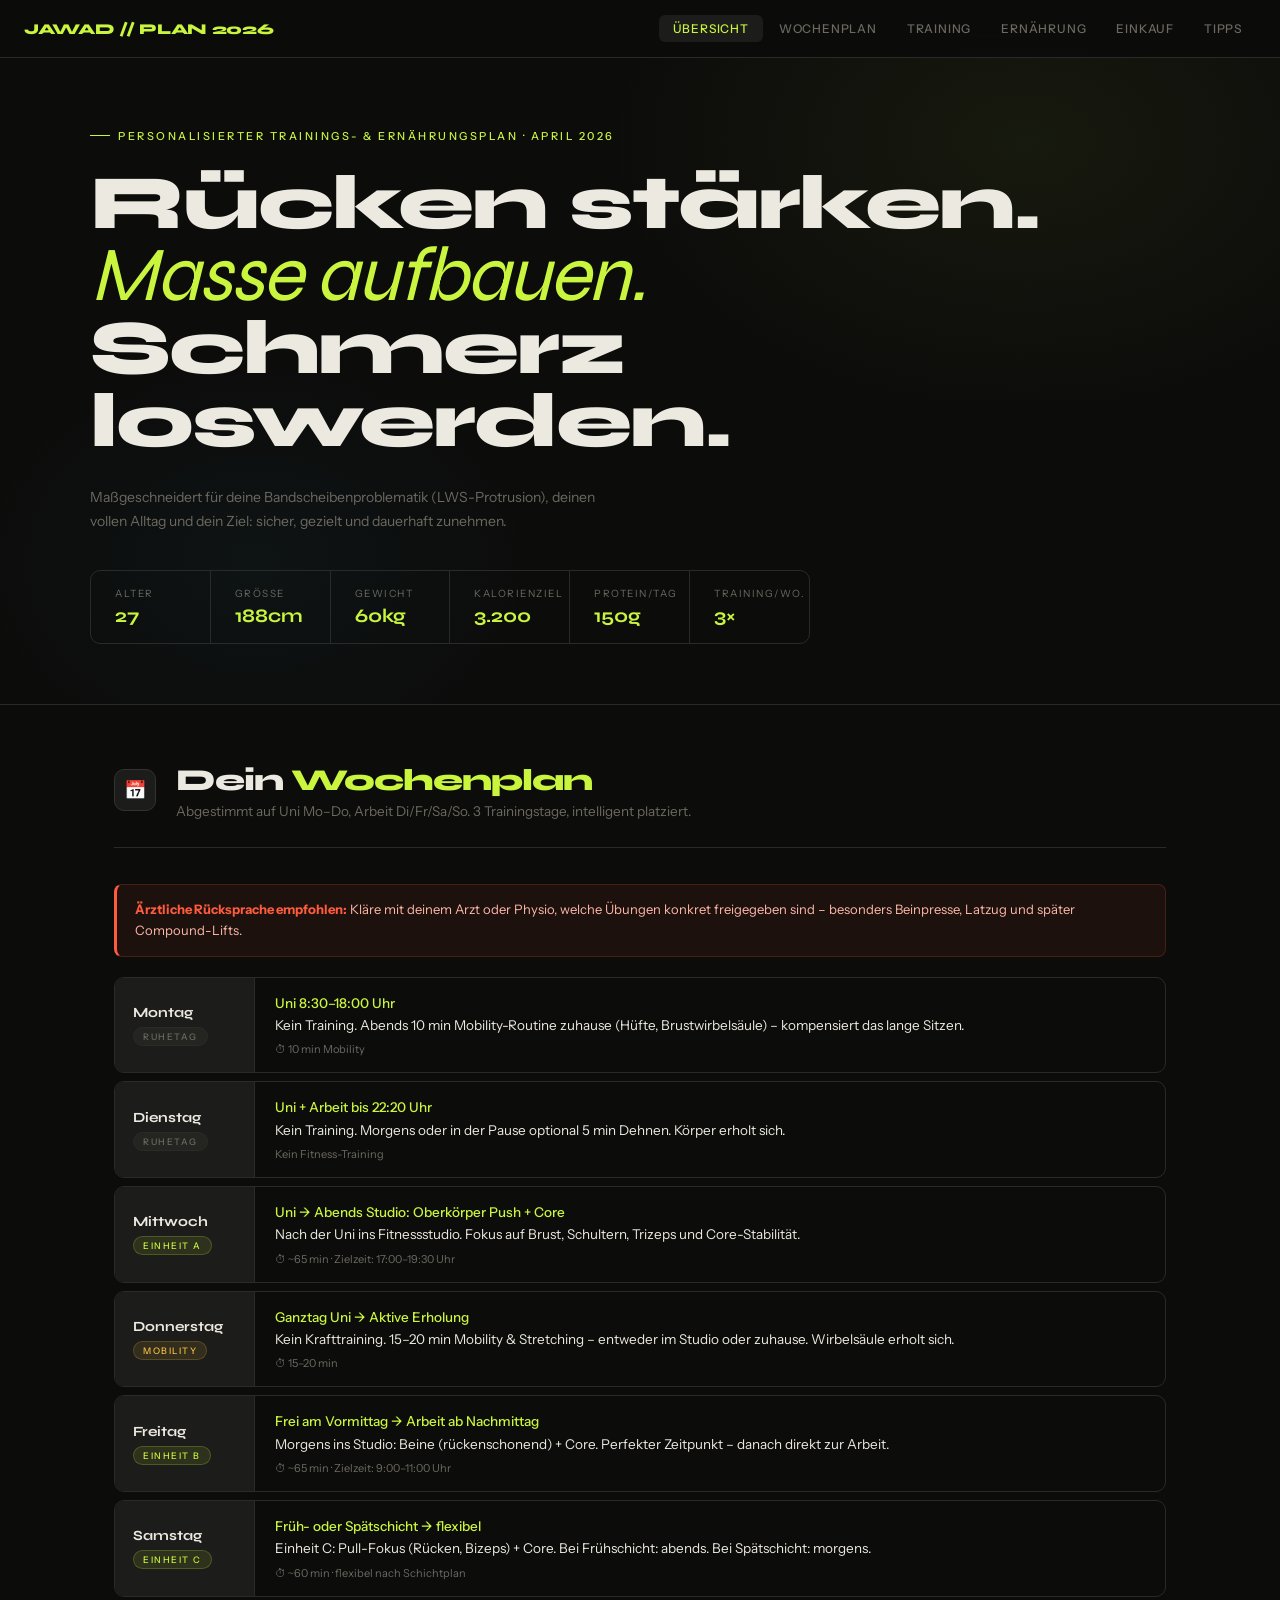
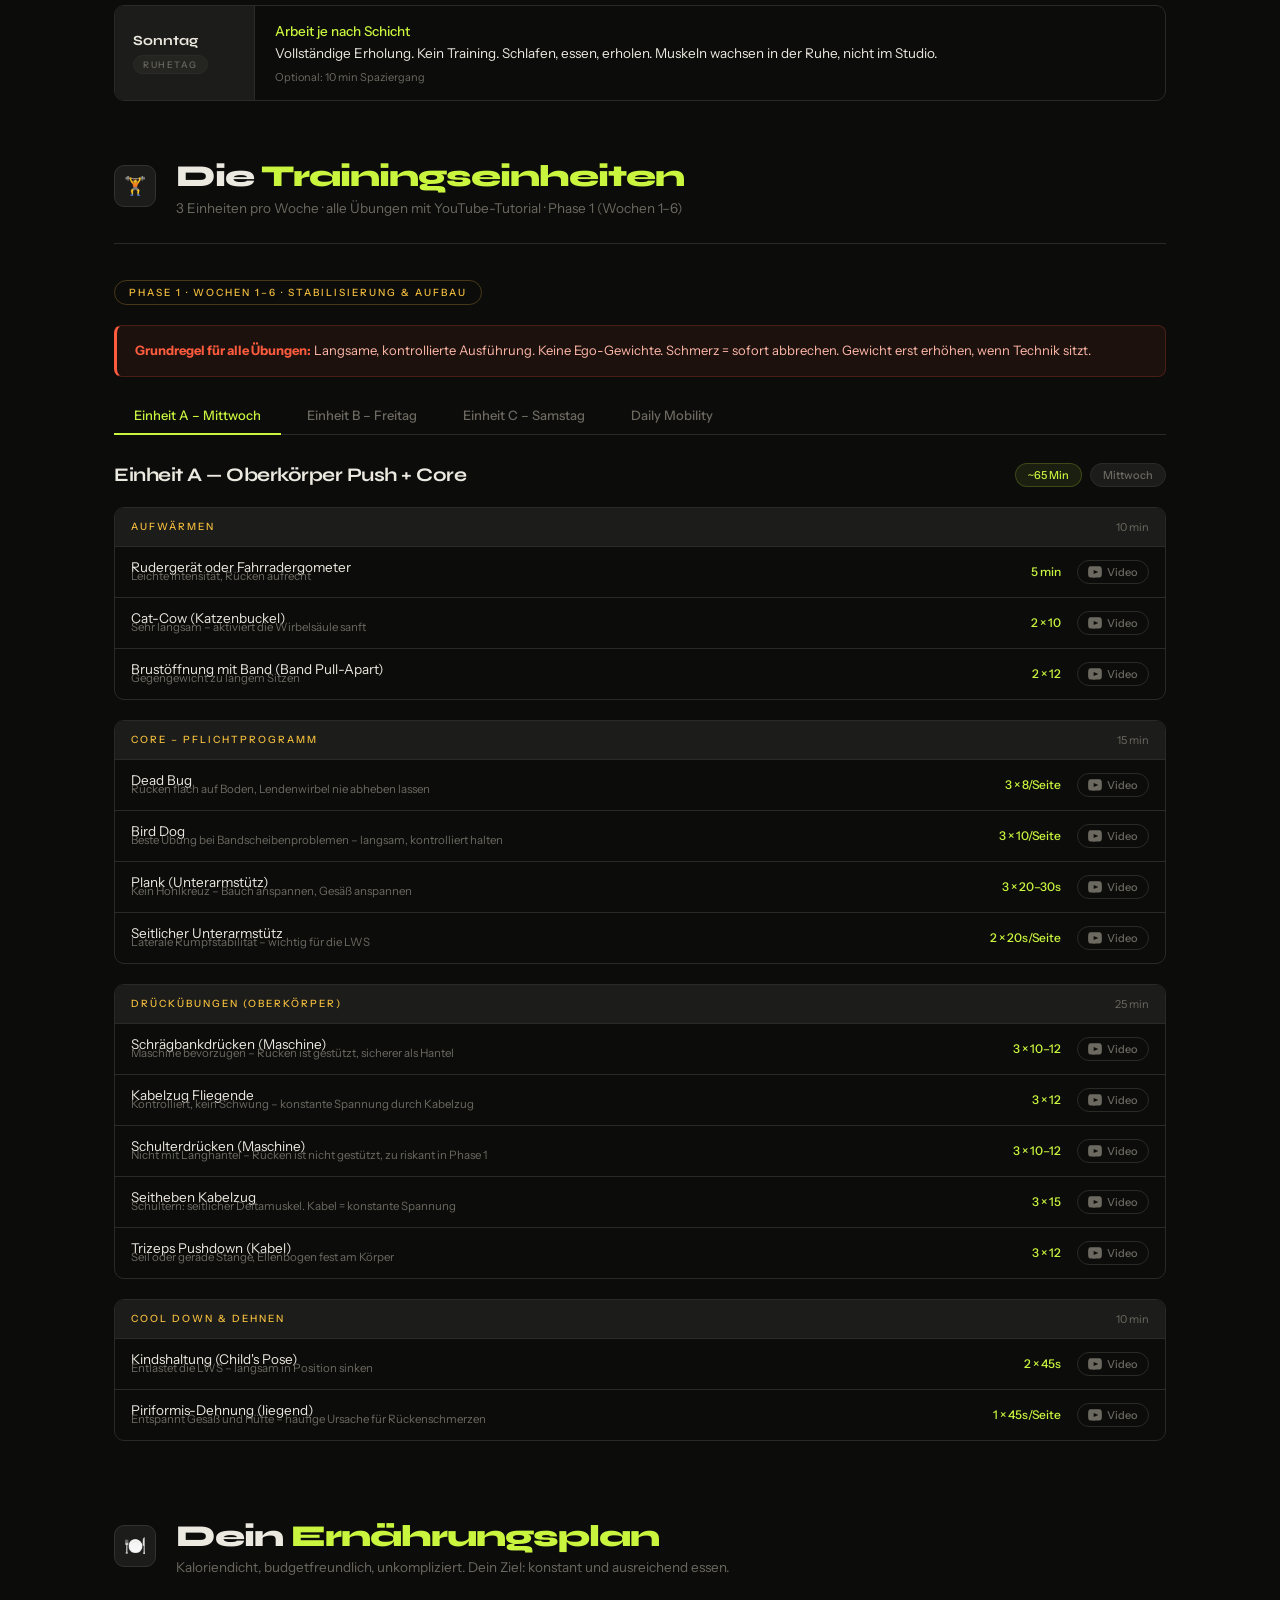
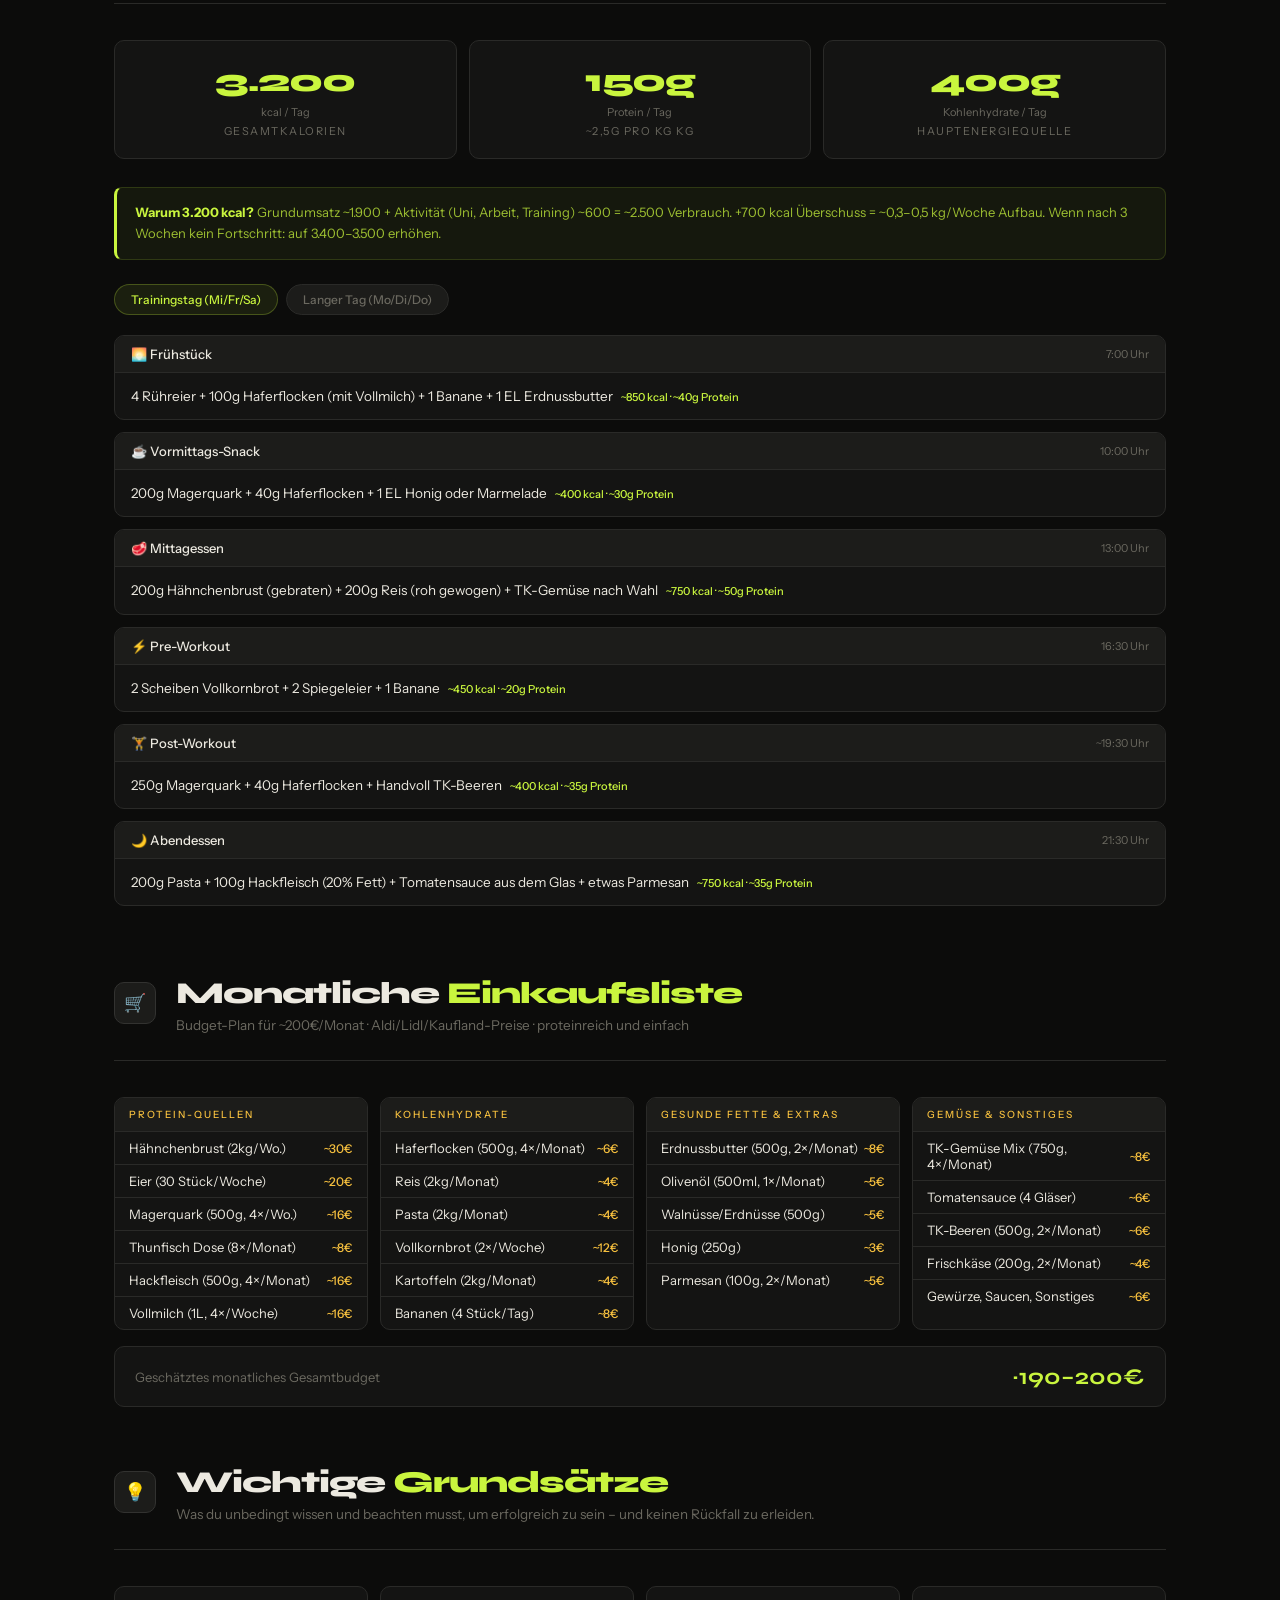
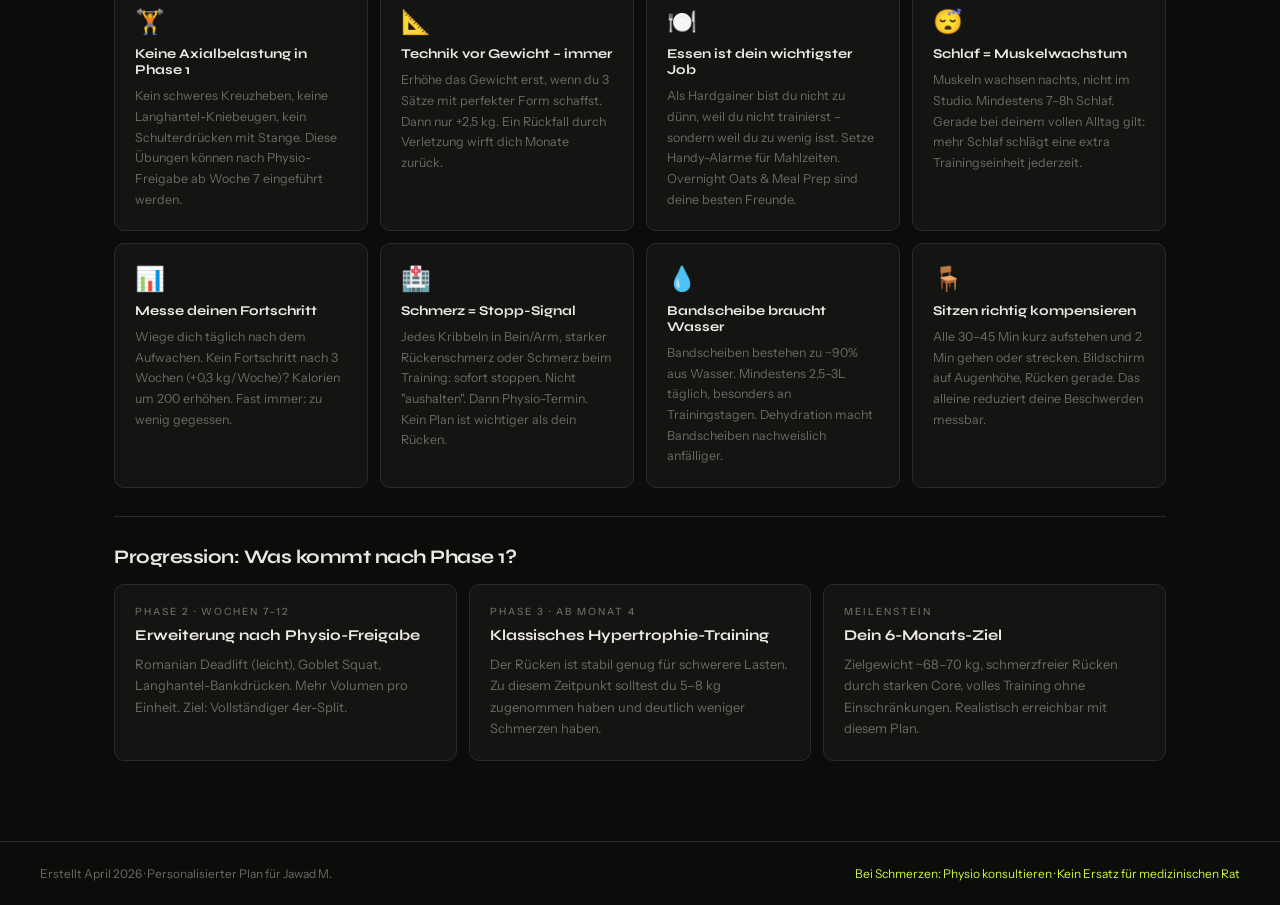
==== index.html @ 38eb5e76 "Rename jawad_plan_v2.html to index.html" ====
<!DOCTYPE html>
<html lang="de">
<head>
<meta charset="UTF-8">
<meta name="viewport" content="width=device-width, initial-scale=1.0">
<title>Jawads Trainings- & Ernährungsplan</title>
<link href="https://fonts.googleapis.com/css2?family=Syne:wght@400;600;700;800&family=Instrument+Sans:wght@300;400;500&display=swap" rel="stylesheet">
<style>
:root {
  --bg: #0c0c0b;
  --surface: #141413;
  --surface2: #1c1c1a;
  --surface3: #242422;
  --border: #2a2a28;
  --border2: #323230;
  --lime: #c9f53e;
  --amber: #f5bf3e;
  --coral: #ff5c3e;
  --blue: #3ec9f5;
  --text: #ece9e0;
  --muted: #6b6960;
  --muted2: #4a4844;
}

* { margin:0; padding:0; box-sizing:border-box; }

html { scroll-behavior: smooth; }

body {
  background: var(--bg);
  color: var(--text);
  font-family: 'Instrument Sans', sans-serif;
  font-weight: 300;
  min-height: 100vh;
  overflow-x: hidden;
}

/* ── NAVBAR ── */
nav {
  position: fixed;
  top: 0; left: 0; right: 0;
  z-index: 100;
  background: rgba(12,12,11,0.95);
  backdrop-filter: blur(20px);
  border-bottom: 1px solid var(--border);
  display: flex;
  align-items: center;
  gap: 0;
  height: 58px;
  padding: 0 24px;
}

.nav-brand {
  font-family: 'Syne', sans-serif;
  font-weight: 800;
  font-size: 15px;
  color: var(--lime);
  letter-spacing: -0.3px;
  margin-right: auto;
  white-space: nowrap;
}

.nav-links {
  display: flex;
  gap: 2px;
  list-style: none;
}

.nav-links li a {
  display: block;
  padding: 6px 14px;
  font-size: 12px;
  font-weight: 500;
  letter-spacing: 0.8px;
  text-transform: uppercase;
  color: var(--muted);
  text-decoration: none;
  border-radius: 6px;
  transition: all 0.2s;
  white-space: nowrap;
}

.nav-links li a:hover,
.nav-links li a.active {
  color: var(--text);
  background: var(--surface2);
}

.nav-links li a.active {
  color: var(--lime);
}

/* ── HERO ── */
.hero {
  padding: 120px 40px 60px;
  position: relative;
  overflow: hidden;
  border-bottom: 1px solid var(--border);
}

.hero::before {
  content: '';
  position: absolute;
  top: 0; left: 0; right: 0; bottom: 0;
  background:
    radial-gradient(ellipse 600px 400px at 80% 20%, rgba(201,245,62,0.06) 0%, transparent 70%),
    radial-gradient(ellipse 400px 300px at 20% 80%, rgba(62,201,245,0.04) 0%, transparent 70%);
  pointer-events: none;
}

.hero-inner { max-width: 1100px; margin: 0 auto; position: relative; }

.hero-tag {
  display: inline-flex;
  align-items: center;
  gap: 8px;
  font-size: 11px;
  font-weight: 500;
  letter-spacing: 2.5px;
  text-transform: uppercase;
  color: var(--lime);
  margin-bottom: 24px;
}

.hero-tag::before {
  content: '';
  width: 20px;
  height: 1px;
  background: var(--lime);
}

.hero h1 {
  font-family: 'Syne', sans-serif;
  font-weight: 800;
  font-size: clamp(2.4rem, 6vw, 5rem);
  line-height: 0.95;
  letter-spacing: -2px;
  margin-bottom: 28px;
}

.hero h1 em {
  font-style: italic;
  color: var(--lime);
  font-weight: 400;
}

.hero-stats {
  display: flex;
  flex-wrap: wrap;
  gap: 0;
  border: 1px solid var(--border);
  border-radius: 10px;
  overflow: hidden;
  max-width: 720px;
  margin-top: 36px;
}

.hero-stat {
  padding: 16px 24px;
  border-right: 1px solid var(--border);
  flex: 1;
  min-width: 100px;
}

.hero-stat:last-child { border-right: none; }

.stat-lbl {
  font-size: 10px;
  letter-spacing: 1.5px;
  text-transform: uppercase;
  color: var(--muted);
  display: block;
  margin-bottom: 4px;
}

.stat-val {
  font-family: 'Syne', sans-serif;
  font-weight: 700;
  font-size: 1.2rem;
  color: var(--lime);
}

/* ── PAGE LAYOUT ── */
.page { max-width: 1100px; margin: 0 auto; padding: 0 24px 80px; }

/* ── SECTION BASE ── */
.section {
  padding-top: 60px;
}

.section-head {
  display: flex;
  align-items: flex-start;
  gap: 20px;
  margin-bottom: 36px;
  padding-bottom: 24px;
  border-bottom: 1px solid var(--border);
}

.section-icon {
  width: 42px; height: 42px;
  background: var(--surface2);
  border: 1px solid var(--border2);
  border-radius: 10px;
  display: flex; align-items: center; justify-content: center;
  font-size: 18px;
  flex-shrink: 0;
  margin-top: 4px;
}

.section-meta { flex: 1; }

.section-title {
  font-family: 'Syne', sans-serif;
  font-weight: 800;
  font-size: 1.9rem;
  letter-spacing: -1px;
  line-height: 1;
  margin-bottom: 6px;
}

.section-title span { color: var(--lime); }

.section-desc {
  font-size: 13.5px;
  color: var(--muted);
  line-height: 1.6;
}

/* ── ALERTS ── */
.alert {
  padding: 14px 18px;
  border-radius: 8px;
  font-size: 13px;
  line-height: 1.65;
  margin-bottom: 20px;
}

.alert-warn {
  background: rgba(255,92,62,0.07);
  border: 1px solid rgba(255,92,62,0.2);
  border-left: 3px solid var(--coral);
  color: #ffb8a8;
}

.alert-warn strong { color: var(--coral); }

.alert-info {
  background: rgba(201,245,62,0.05);
  border: 1px solid rgba(201,245,62,0.15);
  border-left: 3px solid var(--lime);
  color: rgba(201,245,62,0.75);
}

.alert-info strong { color: var(--lime); }

/* ── WEEK SCHEDULE ── */
.week-grid { display: grid; gap: 8px; }

.day-card {
  display: grid;
  grid-template-columns: 140px 1fr;
  border: 1px solid var(--border);
  border-radius: 10px;
  overflow: hidden;
  transition: border-color 0.2s;
}

.day-card:hover { border-color: var(--border2); }

.day-left {
  background: var(--surface2);
  padding: 16px 18px;
  display: flex;
  flex-direction: column;
  justify-content: center;
  gap: 6px;
  border-right: 1px solid var(--border);
}

.day-name {
  font-family: 'Syne', sans-serif;
  font-weight: 700;
  font-size: 14px;
  color: var(--text);
}

.day-badge {
  font-size: 9px;
  font-weight: 500;
  letter-spacing: 1.5px;
  text-transform: uppercase;
  padding: 3px 9px;
  border-radius: 20px;
  display: inline-block;
  width: fit-content;
}

.badge-train { background: rgba(201,245,62,0.1); color: var(--lime); border: 1px solid rgba(201,245,62,0.2); }
.badge-rest { background: rgba(107,105,96,0.1); color: var(--muted); border: 1px solid var(--border); }
.badge-mob { background: rgba(245,191,62,0.1); color: var(--amber); border: 1px solid rgba(245,191,62,0.2); }

.day-right {
  padding: 14px 20px;
  font-size: 13.5px;
  line-height: 1.65;
}

.day-right strong { color: var(--lime); font-weight: 500; }
.day-right .time { font-size: 11px; color: var(--muted); margin-top: 4px; display: block; }

/* ── TRAINING TABS ── */
.tab-bar {
  display: flex;
  gap: 6px;
  margin-bottom: 28px;
  border-bottom: 1px solid var(--border);
  padding-bottom: 0;
}

.tab-btn {
  padding: 10px 20px;
  font-family: 'Instrument Sans', sans-serif;
  font-size: 13px;
  font-weight: 500;
  color: var(--muted);
  background: none;
  border: none;
  cursor: pointer;
  border-bottom: 2px solid transparent;
  margin-bottom: -1px;
  transition: all 0.2s;
  white-space: nowrap;
}

.tab-btn:hover { color: var(--text); }
.tab-btn.active { color: var(--lime); border-bottom-color: var(--lime); }

.tab-content { display: none; }
.tab-content.active { display: block; }

/* ── WORKOUT SECTION ── */
.workout-intro {
  display: flex;
  align-items: center;
  justify-content: space-between;
  margin-bottom: 20px;
  flex-wrap: wrap;
  gap: 12px;
}

.workout-title {
  font-family: 'Syne', sans-serif;
  font-weight: 700;
  font-size: 1.2rem;
  letter-spacing: -0.5px;
}

.workout-meta {
  display: flex;
  gap: 8px;
}

.chip {
  font-size: 11px;
  font-weight: 500;
  padding: 4px 12px;
  border-radius: 20px;
  background: var(--surface2);
  border: 1px solid var(--border);
  color: var(--muted);
}

.chip.lime { background: rgba(201,245,62,0.08); border-color: rgba(201,245,62,0.2); color: var(--lime); }

.exercise-block {
  margin-bottom: 20px;
  border: 1px solid var(--border);
  border-radius: 10px;
  overflow: hidden;
}

.exercise-block-head {
  display: flex;
  align-items: center;
  justify-content: space-between;
  padding: 12px 16px;
  background: var(--surface2);
  border-bottom: 1px solid var(--border);
}

.block-label {
  font-size: 10px;
  font-weight: 500;
  letter-spacing: 2px;
  text-transform: uppercase;
  color: var(--amber);
}

.block-time {
  font-size: 11px;
  color: var(--muted);
}

.exercise-row {
  display: grid;
  grid-template-columns: 1fr auto auto;
  gap: 8px 16px;
  padding: 12px 16px;
  border-bottom: 1px solid var(--border);
  align-items: center;
  transition: background 0.15s;
}

.exercise-row:last-child { border-bottom: none; }
.exercise-row:hover { background: rgba(255,255,255,0.02); }

.ex-name {
  font-size: 13.5px;
  color: var(--text);
  font-weight: 400;
}

.ex-note {
  font-size: 11.5px;
  color: var(--muted);
  grid-column: 1;
  margin-top: -6px;
  margin-bottom: 2px;
}

.ex-sets {
  font-size: 12px;
  font-weight: 500;
  color: var(--lime);
  white-space: nowrap;
}

.yt-link {
  display: flex;
  align-items: center;
  gap: 5px;
  font-size: 11px;
  font-weight: 500;
  color: var(--muted);
  text-decoration: none;
  padding: 4px 10px;
  border: 1px solid var(--border);
  border-radius: 20px;
  transition: all 0.2s;
  white-space: nowrap;
}

.yt-link:hover {
  color: #ff4444;
  border-color: rgba(255,68,68,0.3);
  background: rgba(255,68,68,0.06);
}

.yt-icon {
  width: 14px;
  height: 14px;
  flex-shrink: 0;
}

/* ── MACRO CARDS ── */
.macro-row {
  display: grid;
  grid-template-columns: repeat(3, 1fr);
  gap: 12px;
  margin-bottom: 28px;
}

.macro-card {
  background: var(--surface);
  border: 1px solid var(--border);
  border-radius: 10px;
  padding: 20px;
  text-align: center;
}

.macro-val {
  font-family: 'Syne', sans-serif;
  font-weight: 800;
  font-size: 2rem;
  color: var(--lime);
  letter-spacing: -1px;
  display: block;
}

.macro-unit { font-size: 11px; color: var(--muted); }
.macro-name { font-size: 11px; letter-spacing: 1.5px; text-transform: uppercase; color: var(--muted); margin-top: 4px; }

/* ── MEAL PLAN ── */
.meal-type-tabs {
  display: flex;
  gap: 8px;
  margin-bottom: 20px;
  flex-wrap: wrap;
}

.meal-tab {
  font-size: 12px;
  font-weight: 500;
  padding: 7px 16px;
  border-radius: 20px;
  background: var(--surface2);
  border: 1px solid var(--border);
  color: var(--muted);
  cursor: pointer;
  transition: all 0.2s;
}

.meal-tab.active {
  background: rgba(201,245,62,0.08);
  border-color: rgba(201,245,62,0.25);
  color: var(--lime);
}

.meal-plan-content { display: none; }
.meal-plan-content.active { display: block; }

.meal-card {
  background: var(--surface);
  border: 1px solid var(--border);
  border-radius: 10px;
  overflow: hidden;
  margin-bottom: 12px;
}

.meal-card-head {
  display: flex;
  align-items: center;
  justify-content: space-between;
  padding: 10px 16px;
  background: var(--surface2);
  border-bottom: 1px solid var(--border);
}

.meal-card-name { font-size: 13px; font-weight: 500; color: var(--text); }
.meal-card-time { font-size: 11px; color: var(--muted); }

.meal-card-body {
  padding: 12px 16px;
  font-size: 13.5px;
  line-height: 1.65;
  color: var(--text);
}

.meal-kcal {
  display: inline-block;
  font-size: 11px;
  font-weight: 500;
  color: var(--lime);
  margin-left: 8px;
}

/* ── SHOPPING ── */
.shop-grid {
  display: grid;
  grid-template-columns: repeat(auto-fit, minmax(220px, 1fr));
  gap: 12px;
  margin-bottom: 16px;
}

.shop-cat {
  background: var(--surface);
  border: 1px solid var(--border);
  border-radius: 10px;
  overflow: hidden;
}

.shop-cat-head {
  padding: 10px 14px;
  background: var(--surface2);
  font-size: 10px;
  font-weight: 500;
  letter-spacing: 2px;
  text-transform: uppercase;
  color: var(--amber);
  border-bottom: 1px solid var(--border);
}

.shop-item {
  padding: 8px 14px;
  border-bottom: 1px solid var(--border);
  font-size: 13px;
  display: flex;
  justify-content: space-between;
  align-items: center;
}

.shop-item:last-child { border-bottom: none; }
.shop-price { font-size: 12px; color: var(--amber); font-weight: 500; }

.budget-bar {
  background: var(--surface);
  border: 1px solid var(--border);
  border-radius: 10px;
  padding: 16px 20px;
  display: flex;
  justify-content: space-between;
  align-items: center;
}

.budget-label { font-size: 13px; color: var(--muted); }
.budget-val {
  font-family: 'Syne', sans-serif;
  font-weight: 700;
  font-size: 1.4rem;
  color: var(--lime);
}

/* ── TIPS ── */
.tips-grid {
  display: grid;
  grid-template-columns: repeat(auto-fill, minmax(240px, 1fr));
  gap: 12px;
}

.tip-card {
  background: var(--surface);
  border: 1px solid var(--border);
  border-radius: 10px;
  padding: 20px;
  transition: border-color 0.2s;
}

.tip-card:hover { border-color: var(--border2); }

.tip-emoji { font-size: 1.5rem; margin-bottom: 10px; display: block; }

.tip-title {
  font-family: 'Syne', sans-serif;
  font-weight: 700;
  font-size: 13.5px;
  margin-bottom: 8px;
  color: var(--text);
}

.tip-text { font-size: 12.5px; color: var(--muted); line-height: 1.65; }

/* ── PHASE BOX ── */
.phase-box {
  display: inline-block;
  font-size: 10px;
  font-weight: 500;
  letter-spacing: 2px;
  text-transform: uppercase;
  color: var(--amber);
  border: 1px solid rgba(245,191,62,0.25);
  padding: 5px 14px;
  border-radius: 20px;
  margin-bottom: 20px;
}

/* ── DAILY ROUTINE ── */
.routine-grid {
  display: grid;
  grid-template-columns: repeat(auto-fill, minmax(180px, 1fr));
  gap: 10px;
}

.routine-item {
  background: var(--surface);
  border: 1px solid var(--border);
  border-radius: 8px;
  padding: 14px;
}

.routine-item .r-name { font-size: 13px; color: var(--text); margin-bottom: 4px; }
.routine-item .r-sets { font-size: 12px; color: var(--lime); font-weight: 500; }

/* ── PROGRESS PHASES ── */
.phases-row {
  display: grid;
  grid-template-columns: repeat(auto-fit, minmax(260px, 1fr));
  gap: 12px;
}

.phase-card {
  background: var(--surface);
  border: 1px solid var(--border);
  border-radius: 10px;
  padding: 20px;
}

.p-tag {
  font-size: 10px;
  font-weight: 500;
  letter-spacing: 2px;
  text-transform: uppercase;
  color: var(--muted);
  display: block;
  margin-bottom: 8px;
}

.p-title {
  font-family: 'Syne', sans-serif;
  font-weight: 700;
  font-size: 15px;
  margin-bottom: 10px;
  color: var(--text);
}

.p-body { font-size: 13px; color: var(--muted); line-height: 1.65; }

/* ── DIVIDER ── */
.divider { height: 1px; background: var(--border); margin: 28px 0; }

/* ── FOOTER ── */
footer {
  border-top: 1px solid var(--border);
  padding: 24px 40px;
  display: flex;
  justify-content: space-between;
  align-items: center;
  font-size: 12px;
  color: var(--muted);
  flex-wrap: wrap;
  gap: 8px;
}

.footer-accent { color: var(--lime); }

/* ── RESPONSIVE ── */
@media (max-width: 768px) {
  nav { padding: 0 16px; }
  .nav-links { display: none; }
  .hero { padding: 88px 20px 40px; }
  .page { padding: 0 16px 60px; }
  .macro-row { grid-template-columns: 1fr 1fr; }
  .day-card { grid-template-columns: 100px 1fr; }
  .day-left { padding: 12px 10px; }
  .exercise-row { grid-template-columns: 1fr auto; }
  .ex-sets { grid-column: 2; grid-row: 1; }
  .yt-link { grid-column: 1 / -1; width: fit-content; }
  footer { padding: 20px; }
}

/* ── SCROLL ANIMATIONS ── */
.fade-in {
  opacity: 0;
  transform: translateY(16px);
  transition: opacity 0.5s, transform 0.5s;
}
.fade-in.visible { opacity: 1; transform: translateY(0); }
</style>
</head>
<body>

<!-- ══ NAVBAR ══ -->
<nav>
  <span class="nav-brand">JAWAD // PLAN 2026</span>
  <ul class="nav-links">
    <li><a href="#overview" class="active">Übersicht</a></li>
    <li><a href="#woche">Wochenplan</a></li>
    <li><a href="#training">Training</a></li>
    <li><a href="#ernaehrung">Ernährung</a></li>
    <li><a href="#einkauf">Einkauf</a></li>
    <li><a href="#tipps">Tipps</a></li>
  </ul>
</nav>

<!-- ══ HERO ══ -->
<header class="hero" id="overview">
  <div class="hero-inner">
    <div class="hero-tag">Personalisierter Trainings- & Ernährungsplan · April 2026</div>
    <h1>Rücken stärken.<br><em>Masse aufbauen.</em><br>Schmerz loswerden.</h1>
    <p style="max-width:520px; color:var(--muted); font-size:14px; line-height:1.7; margin-top:16px;">Maßgeschneidert für deine Bandscheibenproblematik (LWS-Protrusion), deinen vollen Alltag und dein Ziel: sicher, gezielt und dauerhaft zunehmen.</p>
    <div class="hero-stats">
      <div class="hero-stat"><span class="stat-lbl">Alter</span><span class="stat-val">27</span></div>
      <div class="hero-stat"><span class="stat-lbl">Größe</span><span class="stat-val">188cm</span></div>
      <div class="hero-stat"><span class="stat-lbl">Gewicht</span><span class="stat-val">60kg</span></div>
      <div class="hero-stat"><span class="stat-lbl">Kalorienziel</span><span class="stat-val">3.200</span></div>
      <div class="hero-stat"><span class="stat-lbl">Protein/Tag</span><span class="stat-val">150g</span></div>
      <div class="hero-stat"><span class="stat-lbl">Training/Wo.</span><span class="stat-val">3×</span></div>
    </div>
  </div>
</header>

<!-- ══ PAGE ══ -->
<main class="page">

  <!-- ── SECTION: WOCHENPLAN ── -->
  <section class="section fade-in" id="woche">
    <div class="section-head">
      <div class="section-icon">📅</div>
      <div class="section-meta">
        <h2 class="section-title">Dein <span>Wochenplan</span></h2>
        <p class="section-desc">Abgestimmt auf Uni Mo–Do, Arbeit Di/Fr/Sa/So. 3 Trainingstage, intelligent platziert.</p>
      </div>
    </div>

    <div class="alert alert-warn" style="margin-bottom:20px;">
      <strong>Ärztliche Rücksprache empfohlen:</strong> Kläre mit deinem Arzt oder Physio, welche Übungen konkret freigegeben sind – besonders Beinpresse, Latzug und später Compound-Lifts.
    </div>

    <div class="week-grid">
      <div class="day-card">
        <div class="day-left">
          <span class="day-name">Montag</span>
          <span class="day-badge badge-rest">Ruhetag</span>
        </div>
        <div class="day-right">
          <strong>Uni 8:30–18:00 Uhr</strong><br>
          Kein Training. Abends 10 min Mobility-Routine zuhause (Hüfte, Brustwirbelsäule) – kompensiert das lange Sitzen.
          <span class="time">⏱ 10 min Mobility</span>
        </div>
      </div>

      <div class="day-card">
        <div class="day-left">
          <span class="day-name">Dienstag</span>
          <span class="day-badge badge-rest">Ruhetag</span>
        </div>
        <div class="day-right">
          <strong>Uni + Arbeit bis 22:20 Uhr</strong><br>
          Kein Training. Morgens oder in der Pause optional 5 min Dehnen. Körper erholt sich.
          <span class="time">Kein Fitness-Training</span>
        </div>
      </div>

      <div class="day-card">
        <div class="day-left">
          <span class="day-name">Mittwoch</span>
          <span class="day-badge badge-train">Einheit A</span>
        </div>
        <div class="day-right">
          <strong>Uni → Abends Studio: Oberkörper Push + Core</strong><br>
          Nach der Uni ins Fitnessstudio. Fokus auf Brust, Schultern, Trizeps und Core-Stabilität.
          <span class="time">⏱ ~65 min · Zielzeit: 17:00–19:30 Uhr</span>
        </div>
      </div>

      <div class="day-card">
        <div class="day-left">
          <span class="day-name">Donnerstag</span>
          <span class="day-badge badge-mob">Mobility</span>
        </div>
        <div class="day-right">
          <strong>Ganztag Uni → Aktive Erholung</strong><br>
          Kein Krafttraining. 15–20 min Mobility & Stretching – entweder im Studio oder zuhause. Wirbelsäule erholt sich.
          <span class="time">⏱ 15–20 min</span>
        </div>
      </div>

      <div class="day-card">
        <div class="day-left">
          <span class="day-name">Freitag</span>
          <span class="day-badge badge-train">Einheit B</span>
        </div>
        <div class="day-right">
          <strong>Frei am Vormittag → Arbeit ab Nachmittag</strong><br>
          Morgens ins Studio: Beine (rückenschonend) + Core. Perfekter Zeitpunkt – danach direkt zur Arbeit.
          <span class="time">⏱ ~65 min · Zielzeit: 9:00–11:00 Uhr</span>
        </div>
      </div>

      <div class="day-card">
        <div class="day-left">
          <span class="day-name">Samstag</span>
          <span class="day-badge badge-train">Einheit C</span>
        </div>
        <div class="day-right">
          <strong>Früh- oder Spätschicht → flexibel</strong><br>
          Einheit C: Pull-Fokus (Rücken, Bizeps) + Core. Bei Frühschicht: abends. Bei Spätschicht: morgens.
          <span class="time">⏱ ~60 min · flexibel nach Schichtplan</span>
        </div>
      </div>

      <div class="day-card">
        <div class="day-left">
          <span class="day-name">Sonntag</span>
          <span class="day-badge badge-rest">Ruhetag</span>
        </div>
        <div class="day-right">
          <strong>Arbeit je nach Schicht</strong><br>
          Vollständige Erholung. Kein Training. Schlafen, essen, erholen. Muskeln wachsen in der Ruhe, nicht im Studio.
          <span class="time">Optional: 10 min Spaziergang</span>
        </div>
      </div>
    </div>
  </section>

  <!-- ── SECTION: TRAINING ── -->
  <section class="section fade-in" id="training">
    <div class="section-head">
      <div class="section-icon">🏋️</div>
      <div class="section-meta">
        <h2 class="section-title">Die <span>Trainingseinheiten</span></h2>
        <p class="section-desc">3 Einheiten pro Woche · alle Übungen mit YouTube-Tutorial · Phase 1 (Wochen 1–6)</p>
      </div>
    </div>

    <div class="phase-box">Phase 1 · Wochen 1–6 · Stabilisierung & Aufbau</div>

    <div class="alert alert-warn">
      <strong>Grundregel für alle Übungen:</strong> Langsame, kontrollierte Ausführung. Keine Ego-Gewichte. Schmerz = sofort abbrechen. Gewicht erst erhöhen, wenn Technik sitzt.
    </div>

    <div class="tab-bar">
      <button class="tab-btn active" onclick="switchTab('einheit-a', this)">Einheit A – Mittwoch</button>
      <button class="tab-btn" onclick="switchTab('einheit-b', this)">Einheit B – Freitag</button>
      <button class="tab-btn" onclick="switchTab('einheit-c', this)">Einheit C – Samstag</button>
      <button class="tab-btn" onclick="switchTab('daily', this)">Daily Mobility</button>
    </div>

    <!-- EINHEIT A -->
    <div class="tab-content active" id="einheit-a">
      <div class="workout-intro">
        <span class="workout-title">Einheit A — Oberkörper Push + Core</span>
        <div class="workout-meta">
          <span class="chip lime">~65 Min</span>
          <span class="chip">Mittwoch</span>
        </div>
      </div>

      <!-- Aufwärmen -->
      <div class="exercise-block">
        <div class="exercise-block-head">
          <span class="block-label">Aufwärmen</span>
          <span class="block-time">10 min</span>
        </div>

        <div class="exercise-row">
          <div>
            <div class="ex-name">Rudergerät oder Fahrradergometer</div>
            <div class="ex-note">Leichte Intensität, Rücken aufrecht</div>
          </div>
          <span class="ex-sets">5 min</span>
          <a class="yt-link" href="https://www.youtube.com/watch?v=0BRgJi43EOY" target="_blank" rel="noopener">
            <svg class="yt-icon" viewBox="0 0 24 24" fill="currentColor"><path d="M23.5 6.2s-.3-2-1.2-2.8c-1.1-1.2-2.4-1.2-3-1.3C16.5 2 12 2 12 2s-4.5 0-7.3.1c-.6.1-1.9.1-3 1.3C.8 4.2.5 6.2.5 6.2S.2 8.5.2 10.8v2.1c0 2.3.3 4.6.3 4.6s.3 2 1.2 2.8c1.1 1.2 2.6 1.1 3.3 1.2C7.2 21.7 12 21.8 12 21.8s4.5 0 7.3-.2c.6-.1 1.9-.1 3-1.3.9-.8 1.2-2.8 1.2-2.8s.3-2.3.3-4.6v-2.1c0-2.3-.3-4.6-.3-4.6zM9.7 15.5V8.4l8.1 3.6-8.1 3.5z"/></svg>
            Video
          </a>
        </div>

        <div class="exercise-row">
          <div>
            <div class="ex-name">Cat-Cow (Katzenbuckel)</div>
            <div class="ex-note">Sehr langsam – aktiviert die Wirbelsäule sanft</div>
          </div>
          <span class="ex-sets">2 × 10</span>
          <a class="yt-link" href="https://www.youtube.com/watch?v=kqnua4rHVVA" target="_blank" rel="noopener">
            <svg class="yt-icon" viewBox="0 0 24 24" fill="currentColor"><path d="M23.5 6.2s-.3-2-1.2-2.8c-1.1-1.2-2.4-1.2-3-1.3C16.5 2 12 2 12 2s-4.5 0-7.3.1c-.6.1-1.9.1-3 1.3C.8 4.2.5 6.2.5 6.2S.2 8.5.2 10.8v2.1c0 2.3.3 4.6.3 4.6s.3 2 1.2 2.8c1.1 1.2 2.6 1.1 3.3 1.2C7.2 21.7 12 21.8 12 21.8s4.5 0 7.3-.2c.6-.1 1.9-.1 3-1.3.9-.8 1.2-2.8 1.2-2.8s.3-2.3.3-4.6v-2.1c0-2.3-.3-4.6-.3-4.6zM9.7 15.5V8.4l8.1 3.6-8.1 3.5z"/></svg>
            Video
          </a>
        </div>

        <div class="exercise-row">
          <div>
            <div class="ex-name">Brustöffnung mit Band (Band Pull-Apart)</div>
            <div class="ex-note">Gegengewicht zu langem Sitzen</div>
          </div>
          <span class="ex-sets">2 × 12</span>
          <a class="yt-link" href="https://www.youtube.com/watch?v=lhWTa-OEVZY" target="_blank" rel="noopener">
            <svg class="yt-icon" viewBox="0 0 24 24" fill="currentColor"><path d="M23.5 6.2s-.3-2-1.2-2.8c-1.1-1.2-2.4-1.2-3-1.3C16.5 2 12 2 12 2s-4.5 0-7.3.1c-.6.1-1.9.1-3 1.3C.8 4.2.5 6.2.5 6.2S.2 8.5.2 10.8v2.1c0 2.3.3 4.6.3 4.6s.3 2 1.2 2.8c1.1 1.2 2.6 1.1 3.3 1.2C7.2 21.7 12 21.8 12 21.8s4.5 0 7.3-.2c.6-.1 1.9-.1 3-1.3.9-.8 1.2-2.8 1.2-2.8s.3-2.3.3-4.6v-2.1c0-2.3-.3-4.6-.3-4.6zM9.7 15.5V8.4l8.1 3.6-8.1 3.5z"/></svg>
            Video
          </a>
        </div>
      </div>

      <!-- Core -->
      <div class="exercise-block">
        <div class="exercise-block-head">
          <span class="block-label">Core – Pflichtprogramm</span>
          <span class="block-time">15 min</span>
        </div>

        <div class="exercise-row">
          <div>
            <div class="ex-name">Dead Bug</div>
            <div class="ex-note">Rücken flach auf Boden, Lendenwirbel nie abheben lassen</div>
          </div>
          <span class="ex-sets">3 × 8/Seite</span>
          <a class="yt-link" href="https://www.youtube.com/watch?v=6BUVunRfJig" target="_blank" rel="noopener">
            <svg class="yt-icon" viewBox="0 0 24 24" fill="currentColor"><path d="M23.5 6.2s-.3-2-1.2-2.8c-1.1-1.2-2.4-1.2-3-1.3C16.5 2 12 2 12 2s-4.5 0-7.3.1c-.6.1-1.9.1-3 1.3C.8 4.2.5 6.2.5 6.2S.2 8.5.2 10.8v2.1c0 2.3.3 4.6.3 4.6s.3 2 1.2 2.8c1.1 1.2 2.6 1.1 3.3 1.2C7.2 21.7 12 21.8 12 21.8s4.5 0 7.3-.2c.6-.1 1.9-.1 3-1.3.9-.8 1.2-2.8 1.2-2.8s.3-2.3.3-4.6v-2.1c0-2.3-.3-4.6-.3-4.6zM9.7 15.5V8.4l8.1 3.6-8.1 3.5z"/></svg>
            Video
          </a>
        </div>

        <div class="exercise-row">
          <div>
            <div class="ex-name">Bird Dog</div>
            <div class="ex-note">Beste Übung bei Bandscheibenproblemen – langsam, kontrolliert halten</div>
          </div>
          <span class="ex-sets">3 × 10/Seite</span>
          <a class="yt-link" href="https://www.youtube.com/watch?v=qh48UejslYQ" target="_blank" rel="noopener">
            <svg class="yt-icon" viewBox="0 0 24 24" fill="currentColor"><path d="M23.5 6.2s-.3-2-1.2-2.8c-1.1-1.2-2.4-1.2-3-1.3C16.5 2 12 2 12 2s-4.5 0-7.3.1c-.6.1-1.9.1-3 1.3C.8 4.2.5 6.2.5 6.2S.2 8.5.2 10.8v2.1c0 2.3.3 4.6.3 4.6s.3 2 1.2 2.8c1.1 1.2 2.6 1.1 3.3 1.2C7.2 21.7 12 21.8 12 21.8s4.5 0 7.3-.2c.6-.1 1.9-.1 3-1.3.9-.8 1.2-2.8 1.2-2.8s.3-2.3.3-4.6v-2.1c0-2.3-.3-4.6-.3-4.6zM9.7 15.5V8.4l8.1 3.6-8.1 3.5z"/></svg>
            Video
          </a>
        </div>

        <div class="exercise-row">
          <div>
            <div class="ex-name">Plank (Unterarmstütz)</div>
            <div class="ex-note">Kein Hohlkreuz – Bauch anspannen, Gesäß anspannen</div>
          </div>
          <span class="ex-sets">3 × 20–30s</span>
          <a class="yt-link" href="https://www.youtube.com/watch?v=pSHjTRCQxIw" target="_blank" rel="noopener">
            <svg class="yt-icon" viewBox="0 0 24 24" fill="currentColor"><path d="M23.5 6.2s-.3-2-1.2-2.8c-1.1-1.2-2.4-1.2-3-1.3C16.5 2 12 2 12 2s-4.5 0-7.3.1c-.6.1-1.9.1-3 1.3C.8 4.2.5 6.2.5 6.2S.2 8.5.2 10.8v2.1c0 2.3.3 4.6.3 4.6s.3 2 1.2 2.8c1.1 1.2 2.6 1.1 3.3 1.2C7.2 21.7 12 21.8 12 21.8s4.5 0 7.3-.2c.6-.1 1.9-.1 3-1.3.9-.8 1.2-2.8 1.2-2.8s.3-2.3.3-4.6v-2.1c0-2.3-.3-4.6-.3-4.6zM9.7 15.5V8.4l8.1 3.6-8.1 3.5z"/></svg>
            Video
          </a>
        </div>

        <div class="exercise-row">
          <div>
            <div class="ex-name">Seitlicher Unterarmstütz</div>
            <div class="ex-note">Laterale Rumpfstabilität – wichtig für die LWS</div>
          </div>
          <span class="ex-sets">2 × 20s/Seite</span>
          <a class="yt-link" href="https://www.youtube.com/watch?v=K2iEqH0VBEE" target="_blank" rel="noopener">
            <svg class="yt-icon" viewBox="0 0 24 24" fill="currentColor"><path d="M23.5 6.2s-.3-2-1.2-2.8c-1.1-1.2-2.4-1.2-3-1.3C16.5 2 12 2 12 2s-4.5 0-7.3.1c-.6.1-1.9.1-3 1.3C.8 4.2.5 6.2.5 6.2S.2 8.5.2 10.8v2.1c0 2.3.3 4.6.3 4.6s.3 2 1.2 2.8c1.1 1.2 2.6 1.1 3.3 1.2C7.2 21.7 12 21.8 12 21.8s4.5 0 7.3-.2c.6-.1 1.9-.1 3-1.3.9-.8 1.2-2.8 1.2-2.8s.3-2.3.3-4.6v-2.1c0-2.3-.3-4.6-.3-4.6zM9.7 15.5V8.4l8.1 3.6-8.1 3.5z"/></svg>
            Video
          </a>
        </div>
      </div>

      <!-- Drücken -->
      <div class="exercise-block">
        <div class="exercise-block-head">
          <span class="block-label">Drückübungen (Oberkörper)</span>
          <span class="block-time">25 min</span>
        </div>

        <div class="exercise-row">
          <div>
            <div class="ex-name">Schrägbankdrücken (Maschine)</div>
            <div class="ex-note">Maschine bevorzugen – Rücken ist gestützt, sicherer als Hantel</div>
          </div>
          <span class="ex-sets">3 × 10–12</span>
          <a class="yt-link" href="https://www.youtube.com/watch?v=DbFgADa2PL8" target="_blank" rel="noopener">
            <svg class="yt-icon" viewBox="0 0 24 24" fill="currentColor"><path d="M23.5 6.2s-.3-2-1.2-2.8c-1.1-1.2-2.4-1.2-3-1.3C16.5 2 12 2 12 2s-4.5 0-7.3.1c-.6.1-1.9.1-3 1.3C.8 4.2.5 6.2.5 6.2S.2 8.5.2 10.8v2.1c0 2.3.3 4.6.3 4.6s.3 2 1.2 2.8c1.1 1.2 2.6 1.1 3.3 1.2C7.2 21.7 12 21.8 12 21.8s4.5 0 7.3-.2c.6-.1 1.9-.1 3-1.3.9-.8 1.2-2.8 1.2-2.8s.3-2.3.3-4.6v-2.1c0-2.3-.3-4.6-.3-4.6zM9.7 15.5V8.4l8.1 3.6-8.1 3.5z"/></svg>
            Video
          </a>
        </div>

        <div class="exercise-row">
          <div>
            <div class="ex-name">Kabelzug Fliegende</div>
            <div class="ex-note">Kontrolliert, kein Schwung – konstante Spannung durch Kabelzug</div>
          </div>
          <span class="ex-sets">3 × 12</span>
          <a class="yt-link" href="https://www.youtube.com/watch?v=Iwe6AmxVf7o" target="_blank" rel="noopener">
            <svg class="yt-icon" viewBox="0 0 24 24" fill="currentColor"><path d="M23.5 6.2s-.3-2-1.2-2.8c-1.1-1.2-2.4-1.2-3-1.3C16.5 2 12 2 12 2s-4.5 0-7.3.1c-.6.1-1.9.1-3 1.3C.8 4.2.5 6.2.5 6.2S.2 8.5.2 10.8v2.1c0 2.3.3 4.6.3 4.6s.3 2 1.2 2.8c1.1 1.2 2.6 1.1 3.3 1.2C7.2 21.7 12 21.8 12 21.8s4.5 0 7.3-.2c.6-.1 1.9-.1 3-1.3.9-.8 1.2-2.8 1.2-2.8s.3-2.3.3-4.6v-2.1c0-2.3-.3-4.6-.3-4.6zM9.7 15.5V8.4l8.1 3.6-8.1 3.5z"/></svg>
            Video
          </a>
        </div>

        <div class="exercise-row">
          <div>
            <div class="ex-name">Schulterdrücken (Maschine)</div>
            <div class="ex-note">Nicht mit Langhantel – Rücken ist nicht gestützt, zu riskant in Phase 1</div>
          </div>
          <span class="ex-sets">3 × 10–12</span>
          <a class="yt-link" href="https://www.youtube.com/watch?v=qEwKCR5JCog" target="_blank" rel="noopener">
            <svg class="yt-icon" viewBox="0 0 24 24" fill="currentColor"><path d="M23.5 6.2s-.3-2-1.2-2.8c-1.1-1.2-2.4-1.2-3-1.3C16.5 2 12 2 12 2s-4.5 0-7.3.1c-.6.1-1.9.1-3 1.3C.8 4.2.5 6.2.5 6.2S.2 8.5.2 10.8v2.1c0 2.3.3 4.6.3 4.6s.3 2 1.2 2.8c1.1 1.2 2.6 1.1 3.3 1.2C7.2 21.7 12 21.8 12 21.8s4.5 0 7.3-.2c.6-.1 1.9-.1 3-1.3.9-.8 1.2-2.8 1.2-2.8s.3-2.3.3-4.6v-2.1c0-2.3-.3-4.6-.3-4.6zM9.7 15.5V8.4l8.1 3.6-8.1 3.5z"/></svg>
            Video
          </a>
        </div>

        <div class="exercise-row">
          <div>
            <div class="ex-name">Seitheben Kabelzug</div>
            <div class="ex-note">Schultern: seitlicher Deltamuskel. Kabel = konstante Spannung</div>
          </div>
          <span class="ex-sets">3 × 15</span>
          <a class="yt-link" href="https://www.youtube.com/watch?v=3VcKaXpzqRo" target="_blank" rel="noopener">
            <svg class="yt-icon" viewBox="0 0 24 24" fill="currentColor"><path d="M23.5 6.2s-.3-2-1.2-2.8c-1.1-1.2-2.4-1.2-3-1.3C16.5 2 12 2 12 2s-4.5 0-7.3.1c-.6.1-1.9.1-3 1.3C.8 4.2.5 6.2.5 6.2S.2 8.5.2 10.8v2.1c0 2.3.3 4.6.3 4.6s.3 2 1.2 2.8c1.1 1.2 2.6 1.1 3.3 1.2C7.2 21.7 12 21.8 12 21.8s4.5 0 7.3-.2c.6-.1 1.9-.1 3-1.3.9-.8 1.2-2.8 1.2-2.8s.3-2.3.3-4.6v-2.1c0-2.3-.3-4.6-.3-4.6zM9.7 15.5V8.4l8.1 3.6-8.1 3.5z"/></svg>
            Video
          </a>
        </div>

        <div class="exercise-row">
          <div>
            <div class="ex-name">Trizeps Pushdown (Kabel)</div>
            <div class="ex-note">Seil oder gerade Stange, Ellenbogen fest am Körper</div>
          </div>
          <span class="ex-sets">3 × 12</span>
          <a class="yt-link" href="https://www.youtube.com/watch?v=2-LAMcpzODU" target="_blank" rel="noopener">
            <svg class="yt-icon" viewBox="0 0 24 24" fill="currentColor"><path d="M23.5 6.2s-.3-2-1.2-2.8c-1.1-1.2-2.4-1.2-3-1.3C16.5 2 12 2 12 2s-4.5 0-7.3.1c-.6.1-1.9.1-3 1.3C.8 4.2.5 6.2.5 6.2S.2 8.5.2 10.8v2.1c0 2.3.3 4.6.3 4.6s.3 2 1.2 2.8c1.1 1.2 2.6 1.1 3.3 1.2C7.2 21.7 12 21.8 12 21.8s4.5 0 7.3-.2c.6-.1 1.9-.1 3-1.3.9-.8 1.2-2.8 1.2-2.8s.3-2.3.3-4.6v-2.1c0-2.3-.3-4.6-.3-4.6zM9.7 15.5V8.4l8.1 3.6-8.1 3.5z"/></svg>
            Video
          </a>
        </div>
      </div>

      <!-- Cool down -->
      <div class="exercise-block">
        <div class="exercise-block-head">
          <span class="block-label">Cool Down & Dehnen</span>
          <span class="block-time">10 min</span>
        </div>
        <div class="exercise-row">
          <div>
            <div class="ex-name">Kindshaltung (Child's Pose)</div>
            <div class="ex-note">Entlastet die LWS – langsam in Position sinken</div>
          </div>
          <span class="ex-sets">2 × 45s</span>
          <a class="yt-link" href="https://www.youtube.com/watch?v=2MJGg-dUKh0" target="_blank" rel="noopener">
            <svg class="yt-icon" viewBox="0 0 24 24" fill="currentColor"><path d="M23.5 6.2s-.3-2-1.2-2.8c-1.1-1.2-2.4-1.2-3-1.3C16.5 2 12 2 12 2s-4.5 0-7.3.1c-.6.1-1.9.1-3 1.3C.8 4.2.5 6.2.5 6.2S.2 8.5.2 10.8v2.1c0 2.3.3 4.6.3 4.6s.3 2 1.2 2.8c1.1 1.2 2.6 1.1 3.3 1.2C7.2 21.7 12 21.8 12 21.8s4.5 0 7.3-.2c.6-.1 1.9-.1 3-1.3.9-.8 1.2-2.8 1.2-2.8s.3-2.3.3-4.6v-2.1c0-2.3-.3-4.6-.3-4.6zM9.7 15.5V8.4l8.1 3.6-8.1 3.5z"/></svg>
            Video
          </a>
        </div>
        <div class="exercise-row">
          <div>
            <div class="ex-name">Piriformis-Dehnung (liegend)</div>
            <div class="ex-note">Entspannt Gesäß und Hüfte – häufige Ursache für Rückenschmerzen</div>
          </div>
          <span class="ex-sets">1 × 45s/Seite</span>
          <a class="yt-link" href="https://www.youtube.com/watch?v=cJlE5fMpXus" target="_blank" rel="noopener">
            <svg class="yt-icon" viewBox="0 0 24 24" fill="currentColor"><path d="M23.5 6.2s-.3-2-1.2-2.8c-1.1-1.2-2.4-1.2-3-1.3C16.5 2 12 2 12 2s-4.5 0-7.3.1c-.6.1-1.9.1-3 1.3C.8 4.2.5 6.2.5 6.2S.2 8.5.2 10.8v2.1c0 2.3.3 4.6.3 4.6s.3 2 1.2 2.8c1.1 1.2 2.6 1.1 3.3 1.2C7.2 21.7 12 21.8 12 21.8s4.5 0 7.3-.2c.6-.1 1.9-.1 3-1.3.9-.8 1.2-2.8 1.2-2.8s.3-2.3.3-4.6v-2.1c0-2.3-.3-4.6-.3-4.6zM9.7 15.5V8.4l8.1 3.6-8.1 3.5z"/></svg>
            Video
          </a>
        </div>
      </div>
    </div>

    <!-- EINHEIT B -->
    <div class="tab-content" id="einheit-b">
      <div class="workout-intro">
        <span class="workout-title">Einheit B — Beine (rückenschonend) + Core</span>
        <div class="workout-meta">
          <span class="chip lime">~65 Min</span>
          <span class="chip">Freitag Morgen</span>
        </div>
      </div>

      <div class="exercise-block">
        <div class="exercise-block-head">
          <span class="block-label">Aufwärmen</span>
          <span class="block-time">8 min</span>
        </div>
        <div class="exercise-row">
          <div>
            <div class="ex-name">Fahrradergometer</div>
            <div class="ex-note">Aufrecht sitzen, leichte Intensität – ideal für LWS</div>
          </div>
          <span class="ex-sets">5 min</span>
          <a class="yt-link" href="https://www.youtube.com/watch?v=0BRgJi43EOY" target="_blank" rel="noopener">
            <svg class="yt-icon" viewBox="0 0 24 24" fill="currentColor"><path d="M23.5 6.2s-.3-2-1.2-2.8c-1.1-1.2-2.4-1.2-3-1.3C16.5 2 12 2 12 2s-4.5 0-7.3.1c-.6.1-1.9.1-3 1.3C.8 4.2.5 6.2.5 6.2S.2 8.5.2 10.8v2.1c0 2.3.3 4.6.3 4.6s.3 2 1.2 2.8c1.1 1.2 2.6 1.1 3.3 1.2C7.2 21.7 12 21.8 12 21.8s4.5 0 7.3-.2c.6-.1 1.9-.1 3-1.3.9-.8 1.2-2.8 1.2-2.8s.3-2.3.3-4.6v-2.1c0-2.3-.3-4.6-.3-4.6zM9.7 15.5V8.4l8.1 3.6-8.1 3.5z"/></svg>
            Video
          </a>
        </div>
        <div class="exercise-row">
          <div>
            <div class="ex-name">Glute Bridge (Gesäßbrücke, bodyweight)</div>
            <div class="ex-note">Aktiviert Gesäß – entlastet die LWS direkt</div>
          </div>
          <span class="ex-sets">2 × 15</span>
          <a class="yt-link" href="https://www.youtube.com/watch?v=OUgsJ8-Vi0E" target="_blank" rel="noopener">
            <svg class="yt-icon" viewBox="0 0 24 24" fill="currentColor"><path d="M23.5 6.2s-.3-2-1.2-2.8c-1.1-1.2-2.4-1.2-3-1.3C16.5 2 12 2 12 2s-4.5 0-7.3.1c-.6.1-1.9.1-3 1.3C.8 4.2.5 6.2.5 6.2S.2 8.5.2 10.8v2.1c0 2.3.3 4.6.3 4.6s.3 2 1.2 2.8c1.1 1.2 2.6 1.1 3.3 1.2C7.2 21.7 12 21.8 12 21.8s4.5 0 7.3-.2c.6-.1 1.9-.1 3-1.3.9-.8 1.2-2.8 1.2-2.8s.3-2.3.3-4.6v-2.1c0-2.3-.3-4.6-.3-4.6zM9.7 15.5V8.4l8.1 3.6-8.1 3.5z"/></svg>
            Video
          </a>
        </div>
      </div>

      <div class="exercise-block">
        <div class="exercise-block-head">
          <span class="block-label">Beintraining</span>
          <span class="block-time">30 min</span>
        </div>

        <div class="exercise-row">
          <div>
            <div class="ex-name">Beinpresse (45°)</div>
            <div class="ex-note">⚠️ Wichtigste Übung. Kein Kniebeugen mit Stange! Rücken bleibt auf Lehne.</div>
          </div>
          <span class="ex-sets">4 × 10–12</span>
          <a class="yt-link" href="https://www.youtube.com/watch?v=DUwA3bbfYuQ" target="_blank" rel="noopener">
            <svg class="yt-icon" viewBox="0 0 24 24" fill="currentColor"><path d="M23.5 6.2s-.3-2-1.2-2.8c-1.1-1.2-2.4-1.2-3-1.3C16.5 2 12 2 12 2s-4.5 0-7.3.1c-.6.1-1.9.1-3 1.3C.8 4.2.5 6.2.5 6.2S.2 8.5.2 10.8v2.1c0 2.3.3 4.6.3 4.6s.3 2 1.2 2.8c1.1 1.2 2.6 1.1 3.3 1.2C7.2 21.7 12 21.8 12 21.8s4.5 0 7.3-.2c.6-.1 1.9-.1 3-1.3.9-.8 1.2-2.8 1.2-2.8s.3-2.3.3-4.6v-2.1c0-2.3-.3-4.6-.3-4.6zM9.7 15.5V8.4l8.1 3.6-8.1 3.5z"/></svg>
            Video
          </a>
        </div>

        <div class="exercise-row">
          <div>
            <div class="ex-name">Beinbeuger (Maschine, liegend)</div>
            <div class="ex-note">Oberschenkel Rückseite – langsam senken</div>
          </div>
          <span class="ex-sets">3 × 12</span>
          <a class="yt-link" href="https://www.youtube.com/watch?v=1Tq3QdYUuHs" target="_blank" rel="noopener">
            <svg class="yt-icon" viewBox="0 0 24 24" fill="currentColor"><path d="M23.5 6.2s-.3-2-1.2-2.8c-1.1-1.2-2.4-1.2-3-1.3C16.5 2 12 2 12 2s-4.5 0-7.3.1c-.6.1-1.9.1-3 1.3C.8 4.2.5 6.2.5 6.2S.2 8.5.2 10.8v2.1c0 2.3.3 4.6.3 4.6s.3 2 1.2 2.8c1.1 1.2 2.6 1.1 3.3 1.2C7.2 21.7 12 21.8 12 21.8s4.5 0 7.3-.2c.6-.1 1.9-.1 3-1.3.9-.8 1.2-2.8 1.2-2.8s.3-2.3.3-4.6v-2.1c0-2.3-.3-4.6-.3-4.6zM9.7 15.5V8.4l8.1 3.6-8.1 3.5z"/></svg>
            Video
          </a>
        </div>

        <div class="exercise-row">
          <div>
            <div class="ex-name">Beinstrecker (Maschine, sitzend)</div>
            <div class="ex-note">Quadrizeps – Knie nicht ganz durchstrecken am Ende</div>
          </div>
          <span class="ex-sets">3 × 12</span>
          <a class="yt-link" href="https://www.youtube.com/watch?v=YyvSfVjQeL0" target="_blank" rel="noopener">
            <svg class="yt-icon" viewBox="0 0 24 24" fill="currentColor"><path d="M23.5 6.2s-.3-2-1.2-2.8c-1.1-1.2-2.4-1.2-3-1.3C16.5 2 12 2 12 2s-4.5 0-7.3.1c-.6.1-1.9.1-3 1.3C.8 4.2.5 6.2.5 6.2S.2 8.5.2 10.8v2.1c0 2.3.3 4.6.3 4.6s.3 2 1.2 2.8c1.1 1.2 2.6 1.1 3.3 1.2C7.2 21.7 12 21.8 12 21.8s4.5 0 7.3-.2c.6-.1 1.9-.1 3-1.3.9-.8 1.2-2.8 1.2-2.8s.3-2.3.3-4.6v-2.1c0-2.3-.3-4.6-.3-4.6zM9.7 15.5V8.4l8.1 3.6-8.1 3.5z"/></svg>
            Video
          </a>
        </div>

        <div class="exercise-row">
          <div>
            <div class="ex-name">Hip Thrust (Maschine oder Bank)</div>
            <div class="ex-note">Gesäß stärken = direkte Rückenentlastung. Wichtige Übung für dich!</div>
          </div>
          <span class="ex-sets">3 × 12</span>
          <a class="yt-link" href="https://www.youtube.com/watch?v=Zp26q4BY5HE" target="_blank" rel="noopener">
            <svg class="yt-icon" viewBox="0 0 24 24" fill="currentColor"><path d="M23.5 6.2s-.3-2-1.2-2.8c-1.1-1.2-2.4-1.2-3-1.3C16.5 2 12 2 12 2s-4.5 0-7.3.1c-.6.1-1.9.1-3 1.3C.8 4.2.5 6.2.5 6.2S.2 8.5.2 10.8v2.1c0 2.3.3 4.6.3 4.6s.3 2 1.2 2.8c1.1 1.2 2.6 1.1 3.3 1.2C7.2 21.7 12 21.8 12 21.8s4.5 0 7.3-.2c.6-.1 1.9-.1 3-1.3.9-.8 1.2-2.8 1.2-2.8s.3-2.3.3-4.6v-2.1c0-2.3-.3-4.6-.3-4.6zM9.7 15.5V8.4l8.1 3.6-8.1 3.5z"/></svg>
            Video
          </a>
        </div>

        <div class="exercise-row">
          <div>
            <div class="ex-name">Wadenheben stehend</div>
            <div class="ex-note">Langsam senken – voller Bewegungsradius</div>
          </div>
          <span class="ex-sets">4 × 15</span>
          <a class="yt-link" href="https://www.youtube.com/watch?v=D9UGZFb4PN0" target="_blank" rel="noopener">
            <svg class="yt-icon" viewBox="0 0 24 24" fill="currentColor"><path d="M23.5 6.2s-.3-2-1.2-2.8c-1.1-1.2-2.4-1.2-3-1.3C16.5 2 12 2 12 2s-4.5 0-7.3.1c-.6.1-1.9.1-3 1.3C.8 4.2.5 6.2.5 6.2S.2 8.5.2 10.8v2.1c0 2.3.3 4.6.3 4.6s.3 2 1.2 2.8c1.1 1.2 2.6 1.1 3.3 1.2C7.2 21.7 12 21.8 12 21.8s4.5 0 7.3-.2c.6-.1 1.9-.1 3-1.3.9-.8 1.2-2.8 1.2-2.8s.3-2.3.3-4.6v-2.1c0-2.3-.3-4.6-.3-4.6zM9.7 15.5V8.4l8.1 3.6-8.1 3.5z"/></svg>
            Video
          </a>
        </div>
      </div>

      <div class="exercise-block">
        <div class="exercise-block-head">
          <span class="block-label">Core</span>
          <span class="block-time">15 min</span>
        </div>

        <div class="exercise-row">
          <div>
            <div class="ex-name">Hollow Body Hold</div>
            <div class="ex-note">Unterer Rücken flach am Boden, tiefe Bauchmuskulatur aktivieren</div>
          </div>
          <span class="ex-sets">3 × 20s</span>
          <a class="yt-link" href="https://www.youtube.com/watch?v=LlDNef_Ztsc" target="_blank" rel="noopener">
            <svg class="yt-icon" viewBox="0 0 24 24" fill="currentColor"><path d="M23.5 6.2s-.3-2-1.2-2.8c-1.1-1.2-2.4-1.2-3-1.3C16.5 2 12 2 12 2s-4.5 0-7.3.1c-.6.1-1.9.1-3 1.3C.8 4.2.5 6.2.5 6.2S.2 8.5.2 10.8v2.1c0 2.3.3 4.6.3 4.6s.3 2 1.2 2.8c1.1 1.2 2.6 1.1 3.3 1.2C7.2 21.7 12 21.8 12 21.8s4.5 0 7.3-.2c.6-.1 1.9-.1 3-1.3.9-.8 1.2-2.8 1.2-2.8s.3-2.3.3-4.6v-2.1c0-2.3-.3-4.6-.3-4.6zM9.7 15.5V8.4l8.1 3.6-8.1 3.5z"/></svg>
            Video
          </a>
        </div>

        <div class="exercise-row">
          <div>
            <div class="ex-name">Pallof Press (Kabelzug)</div>
            <div class="ex-note">Anti-Rotationsübung – trainiert LWS-Stabilität, sehr wichtig für dich</div>
          </div>
          <span class="ex-sets">3 × 10/Seite</span>
          <a class="yt-link" href="https://www.youtube.com/watch?v=TyknsCFvJNQ" target="_blank" rel="noopener">
            <svg class="yt-icon" viewBox="0 0 24 24" fill="currentColor"><path d="M23.5 6.2s-.3-2-1.2-2.8c-1.1-1.2-2.4-1.2-3-1.3C16.5 2 12 2 12 2s-4.5 0-7.3.1c-.6.1-1.9.1-3 1.3C.8 4.2.5 6.2.5 6.2S.2 8.5.2 10.8v2.1c0 2.3.3 4.6.3 4.6s.3 2 1.2 2.8c1.1 1.2 2.6 1.1 3.3 1.2C7.2 21.7 12 21.8 12 21.8s4.5 0 7.3-.2c.6-.1 1.9-.1 3-1.3.9-.8 1.2-2.8 1.2-2.8s.3-2.3.3-4.6v-2.1c0-2.3-.3-4.6-.3-4.6zM9.7 15.5V8.4l8.1 3.6-8.1 3.5z"/></svg>
            Video
          </a>
        </div>

        <div class="exercise-row">
          <div>
            <div class="ex-name">Glute Bridge isometrisch halten</div>
            <div class="ex-note">Auf Pause halten – Gesäß und Rücken gleichzeitig trainieren</div>
          </div>
          <span class="ex-sets">3 × 30s</span>
          <a class="yt-link" href="https://www.youtube.com/watch?v=OUgsJ8-Vi0E" target="_blank" rel="noopener">
            <svg class="yt-icon" viewBox="0 0 24 24" fill="currentColor"><path d="M23.5 6.2s-.3-2-1.2-2.8c-1.1-1.2-2.4-1.2-3-1.3C16.5 2 12 2 12 2s-4.5 0-7.3.1c-.6.1-1.9.1-3 1.3C.8 4.2.5 6.2.5 6.2S.2 8.5.2 10.8v2.1c0 2.3.3 4.6.3 4.6s.3 2 1.2 2.8c1.1 1.2 2.6 1.1 3.3 1.2C7.2 21.7 12 21.8 12 21.8s4.5 0 7.3-.2c.6-.1 1.9-.1 3-1.3.9-.8 1.2-2.8 1.2-2.8s.3-2.3.3-4.6v-2.1c0-2.3-.3-4.6-.3-4.6zM9.7 15.5V8.4l8.1 3.6-8.1 3.5z"/></svg>
            Video
          </a>
        </div>
      </div>
    </div>

    <!-- EINHEIT C -->
    <div class="tab-content" id="einheit-c">
      <div class="workout-intro">
        <span class="workout-title">Einheit C — Pull (Rücken + Bizeps) + Core</span>
        <div class="workout-meta">
          <span class="chip lime">~60 Min</span>
          <span class="chip">Samstag</span>
        </div>
      </div>

      <div class="exercise-block">
        <div class="exercise-block-head">
          <span class="block-label">Ziehübungen</span>
          <span class="block-time">30 min</span>
        </div>

        <div class="exercise-row">
          <div>
            <div class="ex-name">Latzug breiter Griff</div>
            <div class="ex-note">Rücken stabil, leichte Hohlkreuz-Haltung, kein Schwung holen</div>
          </div>
          <span class="ex-sets">4 × 10–12</span>
          <a class="yt-link" href="https://www.youtube.com/watch?v=JUruRn5Y6Zc" target="_blank" rel="noopener">
            <svg class="yt-icon" viewBox="0 0 24 24" fill="currentColor"><path d="M23.5 6.2s-.3-2-1.2-2.8c-1.1-1.2-2.4-1.2-3-1.3C16.5 2 12 2 12 2s-4.5 0-7.3.1c-.6.1-1.9.1-3 1.3C.8 4.2.5 6.2.5 6.2S.2 8.5.2 10.8v2.1c0 2.3.3 4.6.3 4.6s.3 2 1.2 2.8c1.1 1.2 2.6 1.1 3.3 1.2C7.2 21.7 12 21.8 12 21.8s4.5 0 7.3-.2c.6-.1 1.9-.1 3-1.3.9-.8 1.2-2.8 1.2-2.8s.3-2.3.3-4.6v-2.1c0-2.3-.3-4.6-.3-4.6zM9.7 15.5V8.4l8.1 3.6-8.1 3.5z"/></svg>
            Video
          </a>
        </div>

        <div class="exercise-row">
          <div>
            <div class="ex-name">Sitzrudern (Kabelzug)</div>
            <div class="ex-note">Ellenbogen nah am Körper, Schulterblätter zusammenziehen, Schultern unten</div>
          </div>
          <span class="ex-sets">3 × 12</span>
          <a class="yt-link" href="https://www.youtube.com/watch?v=GZbfZ033f74" target="_blank" rel="noopener">
            <svg class="yt-icon" viewBox="0 0 24 24" fill="currentColor"><path d="M23.5 6.2s-.3-2-1.2-2.8c-1.1-1.2-2.4-1.2-3-1.3C16.5 2 12 2 12 2s-4.5 0-7.3.1c-.6.1-1.9.1-3 1.3C.8 4.2.5 6.2.5 6.2S.2 8.5.2 10.8v2.1c0 2.3.3 4.6.3 4.6s.3 2 1.2 2.8c1.1 1.2 2.6 1.1 3.3 1.2C7.2 21.7 12 21.8 12 21.8s4.5 0 7.3-.2c.6-.1 1.9-.1 3-1.3.9-.8 1.2-2.8 1.2-2.8s.3-2.3.3-4.6v-2.1c0-2.3-.3-4.6-.3-4.6zM9.7 15.5V8.4l8.1 3.6-8.1 3.5z"/></svg>
            Video
          </a>
        </div>

        <div class="exercise-row">
          <div>
            <div class="ex-name">Rudern an der Maschine (Butterfly Reverse)</div>
            <div class="ex-note">Rücken gestützt – deutlich sicherer als vorgebeugtes Hantelrudern</div>
          </div>
          <span class="ex-sets">3 × 12</span>
          <a class="yt-link" href="https://www.youtube.com/watch?v=xQNrFHEMhI4" target="_blank" rel="noopener">
            <svg class="yt-icon" viewBox="0 0 24 24" fill="currentColor"><path d="M23.5 6.2s-.3-2-1.2-2.8c-1.1-1.2-2.4-1.2-3-1.3C16.5 2 12 2 12 2s-4.5 0-7.3.1c-.6.1-1.9.1-3 1.3C.8 4.2.5 6.2.5 6.2S.2 8.5.2 10.8v2.1c0 2.3.3 4.6.3 4.6s.3 2 1.2 2.8c1.1 1.2 2.6 1.1 3.3 1.2C7.2 21.7 12 21.8 12 21.8s4.5 0 7.3-.2c.6-.1 1.9-.1 3-1.3.9-.8 1.2-2.8 1.2-2.8s.3-2.3.3-4.6v-2.1c0-2.3-.3-4.6-.3-4.6zM9.7 15.5V8.4l8.1 3.6-8.1 3.5z"/></svg>
            Video
          </a>
        </div>

        <div class="exercise-row">
          <div>
            <div class="ex-name">Face Pulls (Kabelzug mit Seil)</div>
            <div class="ex-note">Haltungsmuskeln – unverzichtbar bei Sitzjob und Schultergesundheit</div>
          </div>
          <span class="ex-sets">3 × 15</span>
          <a class="yt-link" href="https://www.youtube.com/watch?v=_7SE2TTXmvQ" target="_blank" rel="noopener">
            <svg class="yt-icon" viewBox="0 0 24 24" fill="currentColor"><path d="M23.5 6.2s-.3-2-1.2-2.8c-1.1-1.2-2.4-1.2-3-1.3C16.5 2 12 2 12 2s-4.5 0-7.3.1c-.6.1-1.9.1-3 1.3C.8 4.2.5 6.2.5 6.2S.2 8.5.2 10.8v2.1c0 2.3.3 4.6.3 4.6s.3 2 1.2 2.8c1.1 1.2 2.6 1.1 3.3 1.2C7.2 21.7 12 21.8 12 21.8s4.5 0 7.3-.2c.6-.1 1.9-.1 3-1.3.9-.8 1.2-2.8 1.2-2.8s.3-2.3.3-4.6v-2.1c0-2.3-.3-4.6-.3-4.6zM9.7 15.5V8.4l8.1 3.6-8.1 3.5z"/></svg>
            Video
          </a>
        </div>

        <div class="exercise-row">
          <div>
            <div class="ex-name">Bizepscurls (Kabel oder Kurzhantel)</div>
            <div class="ex-note">Ellenbogen fix, Oberkörper stabil – keine Schwungbewegung</div>
          </div>
          <span class="ex-sets">3 × 12</span>
          <a class="yt-link" href="https://www.youtube.com/watch?v=ykJmrZ5v0Oo" target="_blank" rel="noopener">
            <svg class="yt-icon" viewBox="0 0 24 24" fill="currentColor"><path d="M23.5 6.2s-.3-2-1.2-2.8c-1.1-1.2-2.4-1.2-3-1.3C16.5 2 12 2 12 2s-4.5 0-7.3.1c-.6.1-1.9.1-3 1.3C.8 4.2.5 6.2.5 6.2S.2 8.5.2 10.8v2.1c0 2.3.3 4.6.3 4.6s.3 2 1.2 2.8c1.1 1.2 2.6 1.1 3.3 1.2C7.2 21.7 12 21.8 12 21.8s4.5 0 7.3-.2c.6-.1 1.9-.1 3-1.3.9-.8 1.2-2.8 1.2-2.8s.3-2.3.3-4.6v-2.1c0-2.3-.3-4.6-.3-4.6zM9.7 15.5V8.4l8.1 3.6-8.1 3.5z"/></svg>
            Video
          </a>
        </div>
      </div>

      <div class="exercise-block">
        <div class="exercise-block-head">
          <span class="block-label">Core + Mobility Abschluss</span>
          <span class="block-time">20 min</span>
        </div>

        <div class="exercise-row">
          <div>
            <div class="ex-name">Bird Dog (Wiederholung)</div>
            <div class="ex-note">Wie in Einheit A – 3×/Woche ist ideal für Rückenrehabilitation</div>
          </div>
          <span class="ex-sets">3 × 8/Seite</span>
          <a class="yt-link" href="https://www.youtube.com/watch?v=qh48UejslYQ" target="_blank" rel="noopener">
            <svg class="yt-icon" viewBox="0 0 24 24" fill="currentColor"><path d="M23.5 6.2s-.3-2-1.2-2.8c-1.1-1.2-2.4-1.2-3-1.3C16.5 2 12 2 12 2s-4.5 0-7.3.1c-.6.1-1.9.1-3 1.3C.8 4.2.5 6.2.5 6.2S.2 8.5.2 10.8v2.1c0 2.3.3 4.6.3 4.6s.3 2 1.2 2.8c1.1 1.2 2.6 1.1 3.3 1.2C7.2 21.7 12 21.8 12 21.8s4.5 0 7.3-.2c.6-.1 1.9-.1 3-1.3.9-.8 1.2-2.8 1.2-2.8s.3-2.3.3-4.6v-2.1c0-2.3-.3-4.6-.3-4.6zM9.7 15.5V8.4l8.1 3.6-8.1 3.5z"/></svg>
            Video
          </a>
        </div>

        <div class="exercise-row">
          <div>
            <div class="ex-name">McGill Curl-Up</div>
            <div class="ex-note">Kein klassischer Sit-Up! McGill-Variante – schont die Bandscheiben</div>
          </div>
          <span class="ex-sets">3 × 8</span>
          <a class="yt-link" href="https://www.youtube.com/watch?v=2kRMcCR-GH0" target="_blank" rel="noopener">
            <svg class="yt-icon" viewBox="0 0 24 24" fill="currentColor"><path d="M23.5 6.2s-.3-2-1.2-2.8c-1.1-1.2-2.4-1.2-3-1.3C16.5 2 12 2 12 2s-4.5 0-7.3.1c-.6.1-1.9.1-3 1.3C.8 4.2.5 6.2.5 6.2S.2 8.5.2 10.8v2.1c0 2.3.3 4.6.3 4.6s.3 2 1.2 2.8c1.1 1.2 2.6 1.1 3.3 1.2C7.2 21.7 12 21.8 12 21.8s4.5 0 7.3-.2c.6-.1 1.9-.1 3-1.3.9-.8 1.2-2.8 1.2-2.8s.3-2.3.3-4.6v-2.1c0-2.3-.3-4.6-.3-4.6zM9.7 15.5V8.4l8.1 3.6-8.1 3.5z"/></svg>
            Video
          </a>
        </div>

        <div class="exercise-row">
          <div>
            <div class="ex-name">Hüftbeuger-Dehnung (Couch Stretch)</div>
            <div class="ex-note">Verkürzte Hüftbeuger = LWS-Druck. Diese Dehnung ist für dich Gold wert.</div>
          </div>
          <span class="ex-sets">2 × 45s/Seite</span>
          <a class="yt-link" href="https://www.youtube.com/watch?v=UNkEmHHGNI4" target="_blank" rel="noopener">
            <svg class="yt-icon" viewBox="0 0 24 24" fill="currentColor"><path d="M23.5 6.2s-.3-2-1.2-2.8c-1.1-1.2-2.4-1.2-3-1.3C16.5 2 12 2 12 2s-4.5 0-7.3.1c-.6.1-1.9.1-3 1.3C.8 4.2.5 6.2.5 6.2S.2 8.5.2 10.8v2.1c0 2.3.3 4.6.3 4.6s.3 2 1.2 2.8c1.1 1.2 2.6 1.1 3.3 1.2C7.2 21.7 12 21.8 12 21.8s4.5 0 7.3-.2c.6-.1 1.9-.1 3-1.3.9-.8 1.2-2.8 1.2-2.8s.3-2.3.3-4.6v-2.1c0-2.3-.3-4.6-.3-4.6zM9.7 15.5V8.4l8.1 3.6-8.1 3.5z"/></svg>
            Video
          </a>
        </div>

        <div class="exercise-row">
          <div>
            <div class="ex-name">Thorakale Rotation (seitlich liegend)</div>
            <div class="ex-note">BWS mobilisieren → nimmt Druck von der LWS</div>
          </div>
          <span class="ex-sets">2 × 10/Seite</span>
          <a class="yt-link" href="https://www.youtube.com/watch?v=Kb8C6Gk2MNE" target="_blank" rel="noopener">
            <svg class="yt-icon" viewBox="0 0 24 24" fill="currentColor"><path d="M23.5 6.2s-.3-2-1.2-2.8c-1.1-1.2-2.4-1.2-3-1.3C16.5 2 12 2 12 2s-4.5 0-7.3.1c-.6.1-1.9.1-3 1.3C.8 4.2.5 6.2.5 6.2S.2 8.5.2 10.8v2.1c0 2.3.3 4.6.3 4.6s.3 2 1.2 2.8c1.1 1.2 2.6 1.1 3.3 1.2C7.2 21.7 12 21.8 12 21.8s4.5 0 7.3-.2c.6-.1 1.9-.1 3-1.3.9-.8 1.2-2.8 1.2-2.8s.3-2.3.3-4.6v-2.1c0-2.3-.3-4.6-.3-4.6zM9.7 15.5V8.4l8.1 3.6-8.1 3.5z"/></svg>
            Video
          </a>
        </div>
      </div>
    </div>

    <!-- DAILY MOBILITY -->
    <div class="tab-content" id="daily">
      <div class="workout-intro">
        <span class="workout-title">Tägliche 10-Min Mobility-Routine</span>
        <div class="workout-meta">
          <span class="chip lime">10 Min</span>
          <span class="chip">Täglich – auch ohne Training</span>
        </div>
      </div>
      <div class="alert alert-info">
        <strong>Warum täglich?</strong> Dein Sitzjob (Uni + Arbeit) belastet deine LWS täglich. Diese 10 Min morgens oder abends halten die Bandscheiben mobil, reduzieren Verspannungen und helfen langfristig gegen Schmerzen.
      </div>

      <div class="exercise-block">
        <div class="exercise-block-head">
          <span class="block-label">10-Min Routine</span>
          <span class="block-time">täglich</span>
        </div>

        <div class="exercise-row">
          <div>
            <div class="ex-name">Cat-Cow (Katzenbuckel)</div>
            <div class="ex-note">Segmentale Bewegung der Wirbelsäule – sehr langsam</div>
          </div>
          <span class="ex-sets">10 Wdh</span>
          <a class="yt-link" href="https://www.youtube.com/watch?v=kqnua4rHVVA" target="_blank" rel="noopener">
            <svg class="yt-icon" viewBox="0 0 24 24" fill="currentColor"><path d="M23.5 6.2s-.3-2-1.2-2.8c-1.1-1.2-2.4-1.2-3-1.3C16.5 2 12 2 12 2s-4.5 0-7.3.1c-.6.1-1.9.1-3 1.3C.8 4.2.5 6.2.5 6.2S.2 8.5.2 10.8v2.1c0 2.3.3 4.6.3 4.6s.3 2 1.2 2.8c1.1 1.2 2.6 1.1 3.3 1.2C7.2 21.7 12 21.8 12 21.8s4.5 0 7.3-.2c.6-.1 1.9-.1 3-1.3.9-.8 1.2-2.8 1.2-2.8s.3-2.3.3-4.6v-2.1c0-2.3-.3-4.6-.3-4.6zM9.7 15.5V8.4l8.1 3.6-8.1 3.5z"/></svg>
            Video
          </a>
        </div>

        <div class="exercise-row">
          <div>
            <div class="ex-name">Knie zur Brust (liegend)</div>
            <div class="ex-note">Beide Knie gleichzeitig oder abwechselnd – sanft</div>
          </div>
          <span class="ex-sets">30s/Seite</span>
          <a class="yt-link" href="https://www.youtube.com/watch?v=ZJGxrqEXJD4" target="_blank" rel="noopener">
            <svg class="yt-icon" viewBox="0 0 24 24" fill="currentColor"><path d="M23.5 6.2s-.3-2-1.2-2.8c-1.1-1.2-2.4-1.2-3-1.3C16.5 2 12 2 12 2s-4.5 0-7.3.1c-.6.1-1.9.1-3 1.3C.8 4.2.5 6.2.5 6.2S.2 8.5.2 10.8v2.1c0 2.3.3 4.6.3 4.6s.3 2 1.2 2.8c1.1 1.2 2.6 1.1 3.3 1.2C7.2 21.7 12 21.8 12 21.8s4.5 0 7.3-.2c.6-.1 1.9-.1 3-1.3.9-.8 1.2-2.8 1.2-2.8s.3-2.3.3-4.6v-2.1c0-2.3-.3-4.6-.3-4.6zM9.7 15.5V8.4l8.1 3.6-8.1 3.5z"/></svg>
            Video
          </a>
        </div>

        <div class="exercise-row">
          <div>
            <div class="ex-name">Kindshaltung (Child's Pose)</div>
            <div class="ex-note">LWS-Entlastung – Arme nach vorne strecken, tief einatmen</div>
          </div>
          <span class="ex-sets">45s</span>
          <a class="yt-link" href="https://www.youtube.com/watch?v=2MJGg-dUKh0" target="_blank" rel="noopener">
            <svg class="yt-icon" viewBox="0 0 24 24" fill="currentColor"><path d="M23.5 6.2s-.3-2-1.2-2.8c-1.1-1.2-2.4-1.2-3-1.3C16.5 2 12 2 12 2s-4.5 0-7.3.1c-.6.1-1.9.1-3 1.3C.8 4.2.5 6.2.5 6.2S.2 8.5.2 10.8v2.1c0 2.3.3 4.6.3 4.6s.3 2 1.2 2.8c1.1 1.2 2.6 1.1 3.3 1.2C7.2 21.7 12 21.8 12 21.8s4.5 0 7.3-.2c.6-.1 1.9-.1 3-1.3.9-.8 1.2-2.8 1.2-2.8s.3-2.3.3-4.6v-2.1c0-2.3-.3-4.6-.3-4.6zM9.7 15.5V8.4l8.1 3.6-8.1 3.5z"/></svg>
            Video
          </a>
        </div>

        <div class="exercise-row">
          <div>
            <div class="ex-name">Hüftbeuger-Dehnung (kniend)</div>
            <div class="ex-note">Gegen Hüftbeuger-Verkürzung durch langes Sitzen</div>
          </div>
          <span class="ex-sets">45s/Seite</span>
          <a class="yt-link" href="https://www.youtube.com/watch?v=UNkEmHHGNI4" target="_blank" rel="noopener">
            <svg class="yt-icon" viewBox="0 0 24 24" fill="currentColor"><path d="M23.5 6.2s-.3-2-1.2-2.8c-1.1-1.2-2.4-1.2-3-1.3C16.5 2 12 2 12 2s-4.5 0-7.3.1c-.6.1-1.9.1-3 1.3C.8 4.2.5 6.2.5 6.2S.2 8.5.2 10.8v2.1c0 2.3.3 4.6.3 4.6s.3 2 1.2 2.8c1.1 1.2 2.6 1.1 3.3 1.2C7.2 21.7 12 21.8 12 21.8s4.5 0 7.3-.2c.6-.1 1.9-.1 3-1.3.9-.8 1.2-2.8 1.2-2.8s.3-2.3.3-4.6v-2.1c0-2.3-.3-4.6-.3-4.6zM9.7 15.5V8.4l8.1 3.6-8.1 3.5z"/></svg>
            Video
          </a>
        </div>

        <div class="exercise-row">
          <div>
            <div class="ex-name">Thorakale Rotation</div>
            <div class="ex-note">BWS lockern – seitlich liegend, oben Knie anziehen</div>
          </div>
          <span class="ex-sets">8/Seite</span>
          <a class="yt-link" href="https://www.youtube.com/watch?v=Kb8C6Gk2MNE" target="_blank" rel="noopener">
            <svg class="yt-icon" viewBox="0 0 24 24" fill="currentColor"><path d="M23.5 6.2s-.3-2-1.2-2.8c-1.1-1.2-2.4-1.2-3-1.3C16.5 2 12 2 12 2s-4.5 0-7.3.1c-.6.1-1.9.1-3 1.3C.8 4.2.5 6.2.5 6.2S.2 8.5.2 10.8v2.1c0 2.3.3 4.6.3 4.6s.3 2 1.2 2.8c1.1 1.2 2.6 1.1 3.3 1.2C7.2 21.7 12 21.8 12 21.8s4.5 0 7.3-.2c.6-.1 1.9-.1 3-1.3.9-.8 1.2-2.8 1.2-2.8s.3-2.3.3-4.6v-2.1c0-2.3-.3-4.6-.3-4.6zM9.7 15.5V8.4l8.1 3.6-8.1 3.5z"/></svg>
            Video
          </a>
        </div>
      </div>
    </div>
  </section>

  <!-- ── SECTION: ERNÄHRUNG ── -->
  <section class="section fade-in" id="ernaehrung">
    <div class="section-head">
      <div class="section-icon">🍽️</div>
      <div class="section-meta">
        <h2 class="section-title">Dein <span>Ernährungsplan</span></h2>
        <p class="section-desc">Kaloriendicht, budgetfreundlich, unkompliziert. Dein Ziel: konstant und ausreichend essen.</p>
      </div>
    </div>

    <div class="macro-row">
      <div class="macro-card">
        <span class="macro-val">3.200</span>
        <span class="macro-unit">kcal / Tag</span>
        <div class="macro-name">Gesamtkalorien</div>
      </div>
      <div class="macro-card">
        <span class="macro-val">150g</span>
        <span class="macro-unit">Protein / Tag</span>
        <div class="macro-name">~2,5g pro kg KG</div>
      </div>
      <div class="macro-card">
        <span class="macro-val">400g</span>
        <span class="macro-unit">Kohlenhydrate / Tag</span>
        <div class="macro-name">Hauptenergiequelle</div>
      </div>
    </div>

    <div class="alert alert-info" style="margin-bottom: 24px;">
      <strong>Warum 3.200 kcal?</strong> Grundumsatz ~1.900 + Aktivität (Uni, Arbeit, Training) ~600 = ~2.500 Verbrauch. +700 kcal Überschuss = ~0,3–0,5 kg/Woche Aufbau. Wenn nach 3 Wochen kein Fortschritt: auf 3.400–3.500 erhöhen.
    </div>

    <div class="meal-type-tabs">
      <div class="meal-tab active" onclick="switchMeal('trainingstag', this)">Trainingstag (Mi/Fr/Sa)</div>
      <div class="meal-tab" onclick="switchMeal('langtag', this)">Langer Tag (Mo/Di/Do)</div>
    </div>

    <div class="meal-plan-content active" id="trainingstag">
      <div class="meal-card">
        <div class="meal-card-head"><span class="meal-card-name">🌅 Frühstück</span><span class="meal-card-time">7:00 Uhr</span></div>
        <div class="meal-card-body">4 Rühreier + 100g Haferflocken (mit Vollmilch) + 1 Banane + 1 EL Erdnussbutter<span class="meal-kcal">~850 kcal · ~40g Protein</span></div>
      </div>
      <div class="meal-card">
        <div class="meal-card-head"><span class="meal-card-name">☕ Vormittags-Snack</span><span class="meal-card-time">10:00 Uhr</span></div>
        <div class="meal-card-body">200g Magerquark + 40g Haferflocken + 1 EL Honig oder Marmelade<span class="meal-kcal">~400 kcal · ~30g Protein</span></div>
      </div>
      <div class="meal-card">
        <div class="meal-card-head"><span class="meal-card-name">🥩 Mittagessen</span><span class="meal-card-time">13:00 Uhr</span></div>
        <div class="meal-card-body">200g Hähnchenbrust (gebraten) + 200g Reis (roh gewogen) + TK-Gemüse nach Wahl<span class="meal-kcal">~750 kcal · ~50g Protein</span></div>
      </div>
      <div class="meal-card">
        <div class="meal-card-head"><span class="meal-card-name">⚡ Pre-Workout</span><span class="meal-card-time">16:30 Uhr</span></div>
        <div class="meal-card-body">2 Scheiben Vollkornbrot + 2 Spiegeleier + 1 Banane<span class="meal-kcal">~450 kcal · ~20g Protein</span></div>
      </div>
      <div class="meal-card">
        <div class="meal-card-head"><span class="meal-card-name">🏋️ Post-Workout</span><span class="meal-card-time">~19:30 Uhr</span></div>
        <div class="meal-card-body">250g Magerquark + 40g Haferflocken + Handvoll TK-Beeren<span class="meal-kcal">~400 kcal · ~35g Protein</span></div>
      </div>
      <div class="meal-card">
        <div class="meal-card-head"><span class="meal-card-name">🌙 Abendessen</span><span class="meal-card-time">21:30 Uhr</span></div>
        <div class="meal-card-body">200g Pasta + 100g Hackfleisch (20% Fett) + Tomatensauce aus dem Glas + etwas Parmesan<span class="meal-kcal">~750 kcal · ~35g Protein</span></div>
      </div>
    </div>

    <div class="meal-plan-content" id="langtag">
      <div class="alert alert-info">
        <strong>Meal Prep Strategie:</strong> Koche einmal pro Woche (z.B. Sonntag) große Mengen Reis + Hähnchen vor. 4–5 Portionen in Tupperware = du greifst die ganze Woche auf fertige Mahlzeiten zurück. Das löst dein Problem mit unregelmäßigem Essen.
      </div>
      <div class="meal-card">
        <div class="meal-card-head"><span class="meal-card-name">🌅 Frühstück (abends vorbereiten)</span><span class="meal-card-time">7:00 Uhr</span></div>
        <div class="meal-card-body">Overnight Oats: 100g Haferflocken + 250ml Milch + 1 EL Erdnussbutter + 1 Banane (abends in Jar fertig machen – morgens direkt essen!)<span class="meal-kcal">~700 kcal · ~25g Protein</span></div>
      </div>
      <div class="meal-card">
        <div class="meal-card-head"><span class="meal-card-name">🎒 Unterwegs-Snack</span><span class="meal-card-time">10:00 Uhr</span></div>
        <div class="meal-card-body">200g Magerquark (Beutel, für unterwegs) + 2 Scheiben Vollkornbrot mit Frischkäse<span class="meal-kcal">~450 kcal · ~30g Protein</span></div>
      </div>
      <div class="meal-card">
        <div class="meal-card-head"><span class="meal-card-name">📦 Mittagessen (Meal Prep)</span><span class="meal-card-time">13:00 Uhr</span></div>
        <div class="meal-card-body">Vorbereitete Tupperware-Portion: Reis + Hähnchen aus Kühlschrank, aufgewärmt in Mikrowelle<span class="meal-kcal">~700 kcal · ~45g Protein</span></div>
      </div>
      <div class="meal-card">
        <div class="meal-card-head"><span class="meal-card-name">🍌 Nachmittags-Snack</span><span class="meal-card-time">16:00 Uhr</span></div>
        <div class="meal-card-body">1 Handvoll Walnüsse (30g) + 1 Banane + 1 Glas Vollmilch (250ml)<span class="meal-kcal">~400 kcal · ~15g Protein</span></div>
      </div>
      <div class="meal-card">
        <div class="meal-card-head"><span class="meal-card-name">🌙 Abendessen</span><span class="meal-card-time">19:30–21:00 Uhr</span></div>
        <div class="meal-card-body">Pasta oder Kartoffeln + 3–4 Eier oder 100g Hackfleisch + TK-Gemüse + Tomatensauce<span class="meal-kcal">~750 kcal · ~35g Protein</span></div>
      </div>
    </div>
  </section>

  <!-- ── SECTION: EINKAUF ── -->
  <section class="section fade-in" id="einkauf">
    <div class="section-head">
      <div class="section-icon">🛒</div>
      <div class="section-meta">
        <h2 class="section-title">Monatliche <span>Einkaufsliste</span></h2>
        <p class="section-desc">Budget-Plan für ~200€/Monat · Aldi/Lidl/Kaufland-Preise · proteinreich und einfach</p>
      </div>
    </div>

    <div class="shop-grid">
      <div class="shop-cat">
        <div class="shop-cat-head">Protein-Quellen</div>
        <div class="shop-item"><span>Hähnchenbrust (2kg/Wo.)</span><span class="shop-price">~30€</span></div>
        <div class="shop-item"><span>Eier (30 Stück/Woche)</span><span class="shop-price">~20€</span></div>
        <div class="shop-item"><span>Magerquark (500g, 4×/Wo.)</span><span class="shop-price">~16€</span></div>
        <div class="shop-item"><span>Thunfisch Dose (8×/Monat)</span><span class="shop-price">~8€</span></div>
        <div class="shop-item"><span>Hackfleisch (500g, 4×/Monat)</span><span class="shop-price">~16€</span></div>
        <div class="shop-item"><span>Vollmilch (1L, 4×/Woche)</span><span class="shop-price">~16€</span></div>
      </div>

      <div class="shop-cat">
        <div class="shop-cat-head">Kohlenhydrate</div>
        <div class="shop-item"><span>Haferflocken (500g, 4×/Monat)</span><span class="shop-price">~6€</span></div>
        <div class="shop-item"><span>Reis (2kg/Monat)</span><span class="shop-price">~4€</span></div>
        <div class="shop-item"><span>Pasta (2kg/Monat)</span><span class="shop-price">~4€</span></div>
        <div class="shop-item"><span>Vollkornbrot (2×/Woche)</span><span class="shop-price">~12€</span></div>
        <div class="shop-item"><span>Kartoffeln (2kg/Monat)</span><span class="shop-price">~4€</span></div>
        <div class="shop-item"><span>Bananen (4 Stück/Tag)</span><span class="shop-price">~8€</span></div>
      </div>

      <div class="shop-cat">
        <div class="shop-cat-head">Gesunde Fette & Extras</div>
        <div class="shop-item"><span>Erdnussbutter (500g, 2×/Monat)</span><span class="shop-price">~8€</span></div>
        <div class="shop-item"><span>Olivenöl (500ml, 1×/Monat)</span><span class="shop-price">~5€</span></div>
        <div class="shop-item"><span>Walnüsse/Erdnüsse (500g)</span><span class="shop-price">~5€</span></div>
        <div class="shop-item"><span>Honig (250g)</span><span class="shop-price">~3€</span></div>
        <div class="shop-item"><span>Parmesan (100g, 2×/Monat)</span><span class="shop-price">~5€</span></div>
      </div>

      <div class="shop-cat">
        <div class="shop-cat-head">Gemüse & Sonstiges</div>
        <div class="shop-item"><span>TK-Gemüse Mix (750g, 4×/Monat)</span><span class="shop-price">~8€</span></div>
        <div class="shop-item"><span>Tomatensauce (4 Gläser)</span><span class="shop-price">~6€</span></div>
        <div class="shop-item"><span>TK-Beeren (500g, 2×/Monat)</span><span class="shop-price">~6€</span></div>
        <div class="shop-item"><span>Frischkäse (200g, 2×/Monat)</span><span class="shop-price">~4€</span></div>
        <div class="shop-item"><span>Gewürze, Saucen, Sonstiges</span><span class="shop-price">~6€</span></div>
      </div>
    </div>

    <div class="budget-bar">
      <span class="budget-label">Geschätztes monatliches Gesamtbudget</span>
      <span class="budget-val">~190–200€</span>
    </div>
  </section>

  <!-- ── SECTION: TIPPS ── -->
  <section class="section fade-in" id="tipps">
    <div class="section-head">
      <div class="section-icon">💡</div>
      <div class="section-meta">
        <h2 class="section-title">Wichtige <span>Grundsätze</span></h2>
        <p class="section-desc">Was du unbedingt wissen und beachten musst, um erfolgreich zu sein – und keinen Rückfall zu erleiden.</p>
      </div>
    </div>

    <div class="tips-grid">
      <div class="tip-card">
        <span class="tip-emoji">🏋️</span>
        <div class="tip-title">Keine Axialbelastung in Phase 1</div>
        <div class="tip-text">Kein schweres Kreuzheben, keine Langhantel-Kniebeugen, kein Schulterdrücken mit Stange. Diese Übungen können nach Physio-Freigabe ab Woche 7 eingeführt werden.</div>
      </div>
      <div class="tip-card">
        <span class="tip-emoji">📐</span>
        <div class="tip-title">Technik vor Gewicht – immer</div>
        <div class="tip-text">Erhöhe das Gewicht erst, wenn du 3 Sätze mit perfekter Form schaffst. Dann nur +2,5 kg. Ein Rückfall durch Verletzung wirft dich Monate zurück.</div>
      </div>
      <div class="tip-card">
        <span class="tip-emoji">🍽️</span>
        <div class="tip-title">Essen ist dein wichtigster Job</div>
        <div class="tip-text">Als Hardgainer bist du nicht zu dünn, weil du nicht trainierst – sondern weil du zu wenig isst. Setze Handy-Alarme für Mahlzeiten. Overnight Oats & Meal Prep sind deine besten Freunde.</div>
      </div>
      <div class="tip-card">
        <span class="tip-emoji">😴</span>
        <div class="tip-title">Schlaf = Muskelwachstum</div>
        <div class="tip-text">Muskeln wachsen nachts, nicht im Studio. Mindestens 7–8h Schlaf. Gerade bei deinem vollen Alltag gilt: mehr Schlaf schlägt eine extra Trainingseinheit jederzeit.</div>
      </div>
      <div class="tip-card">
        <span class="tip-emoji">📊</span>
        <div class="tip-title">Messe deinen Fortschritt</div>
        <div class="tip-text">Wiege dich täglich nach dem Aufwachen. Kein Fortschritt nach 3 Wochen (+0,3 kg/Woche)? Kalorien um 200 erhöhen. Fast immer: zu wenig gegessen.</div>
      </div>
      <div class="tip-card">
        <span class="tip-emoji">🏥</span>
        <div class="tip-title">Schmerz = Stopp-Signal</div>
        <div class="tip-text">Jedes Kribbeln in Bein/Arm, starker Rückenschmerz oder Schmerz beim Training: sofort stoppen. Nicht "aushalten". Dann Physio-Termin. Kein Plan ist wichtiger als dein Rücken.</div>
      </div>
      <div class="tip-card">
        <span class="tip-emoji">💧</span>
        <div class="tip-title">Bandscheibe braucht Wasser</div>
        <div class="tip-text">Bandscheiben bestehen zu ~90% aus Wasser. Mindestens 2,5–3L täglich, besonders an Trainingstagen. Dehydration macht Bandscheiben nachweislich anfälliger.</div>
      </div>
      <div class="tip-card">
        <span class="tip-emoji">🪑</span>
        <div class="tip-title">Sitzen richtig kompensieren</div>
        <div class="tip-text">Alle 30–45 Min kurz aufstehen und 2 Min gehen oder strecken. Bildschirm auf Augenhöhe, Rücken gerade. Das alleine reduziert deine Beschwerden messbar.</div>
      </div>
    </div>

    <div class="divider"></div>

    <h3 style="font-family:'Syne',sans-serif; font-weight:700; font-size:1.2rem; margin-bottom:16px; letter-spacing:-0.5px;">Progression: Was kommt nach Phase 1?</h3>
    <div class="phases-row">
      <div class="phase-card">
        <span class="p-tag">Phase 2 · Wochen 7–12</span>
        <div class="p-title">Erweiterung nach Physio-Freigabe</div>
        <div class="p-body">Romanian Deadlift (leicht), Goblet Squat, Langhantel-Bankdrücken. Mehr Volumen pro Einheit. Ziel: Vollständiger 4er-Split.</div>
      </div>
      <div class="phase-card">
        <span class="p-tag">Phase 3 · Ab Monat 4</span>
        <div class="p-title">Klassisches Hypertrophie-Training</div>
        <div class="p-body">Der Rücken ist stabil genug für schwerere Lasten. Zu diesem Zeitpunkt solltest du 5–8 kg zugenommen haben und deutlich weniger Schmerzen haben.</div>
      </div>
      <div class="phase-card">
        <span class="p-tag">Meilenstein</span>
        <div class="p-title">Dein 6-Monats-Ziel</div>
        <div class="p-body">Zielgewicht ~68–70 kg, schmerzfreier Rücken durch starken Core, volles Training ohne Einschränkungen. Realistisch erreichbar mit diesem Plan.</div>
      </div>
    </div>
  </section>

</main>

<footer>
  <span>Erstellt April 2026 · Personalisierter Plan für Jawad M.</span>
  <span class="footer-accent">Bei Schmerzen: Physio konsultieren · Kein Ersatz für medizinischen Rat</span>
</footer>

<script>
// ── NAVIGATION ACTIVE STATE ──
const sections = document.querySelectorAll('section[id], header[id]');
const navLinks = document.querySelectorAll('.nav-links a');

const observer = new IntersectionObserver((entries) => {
  entries.forEach(entry => {
    if (entry.isIntersecting) {
      const id = entry.target.id;
      navLinks.forEach(link => {
        link.classList.toggle('active', link.getAttribute('href') === '#' + id);
      });
    }
  });
}, { rootMargin: '-40% 0px -55% 0px' });

sections.forEach(s => observer.observe(s));

// ── TABS ──
function switchTab(id, btn) {
  document.querySelectorAll('.tab-content').forEach(t => t.classList.remove('active'));
  document.querySelectorAll('.tab-btn').forEach(b => b.classList.remove('active'));
  document.getElementById(id).classList.add('active');
  btn.classList.add('active');
}

function switchMeal(id, tab) {
  document.querySelectorAll('.meal-plan-content').forEach(t => t.classList.remove('active'));
  document.querySelectorAll('.meal-tab').forEach(t => t.classList.remove('active'));
  document.getElementById(id).classList.add('active');
  tab.classList.add('active');
}

// ── SCROLL FADE IN ──
const fadeObserver = new IntersectionObserver((entries) => {
  entries.forEach(e => {
    if (e.isIntersecting) {
      e.target.classList.add('visible');
      fadeObserver.unobserve(e.target);
    }
  });
}, { threshold: 0.05 });

document.querySelectorAll('.fade-in').forEach(el => fadeObserver.observe(el));
</script>

</body>
</html>
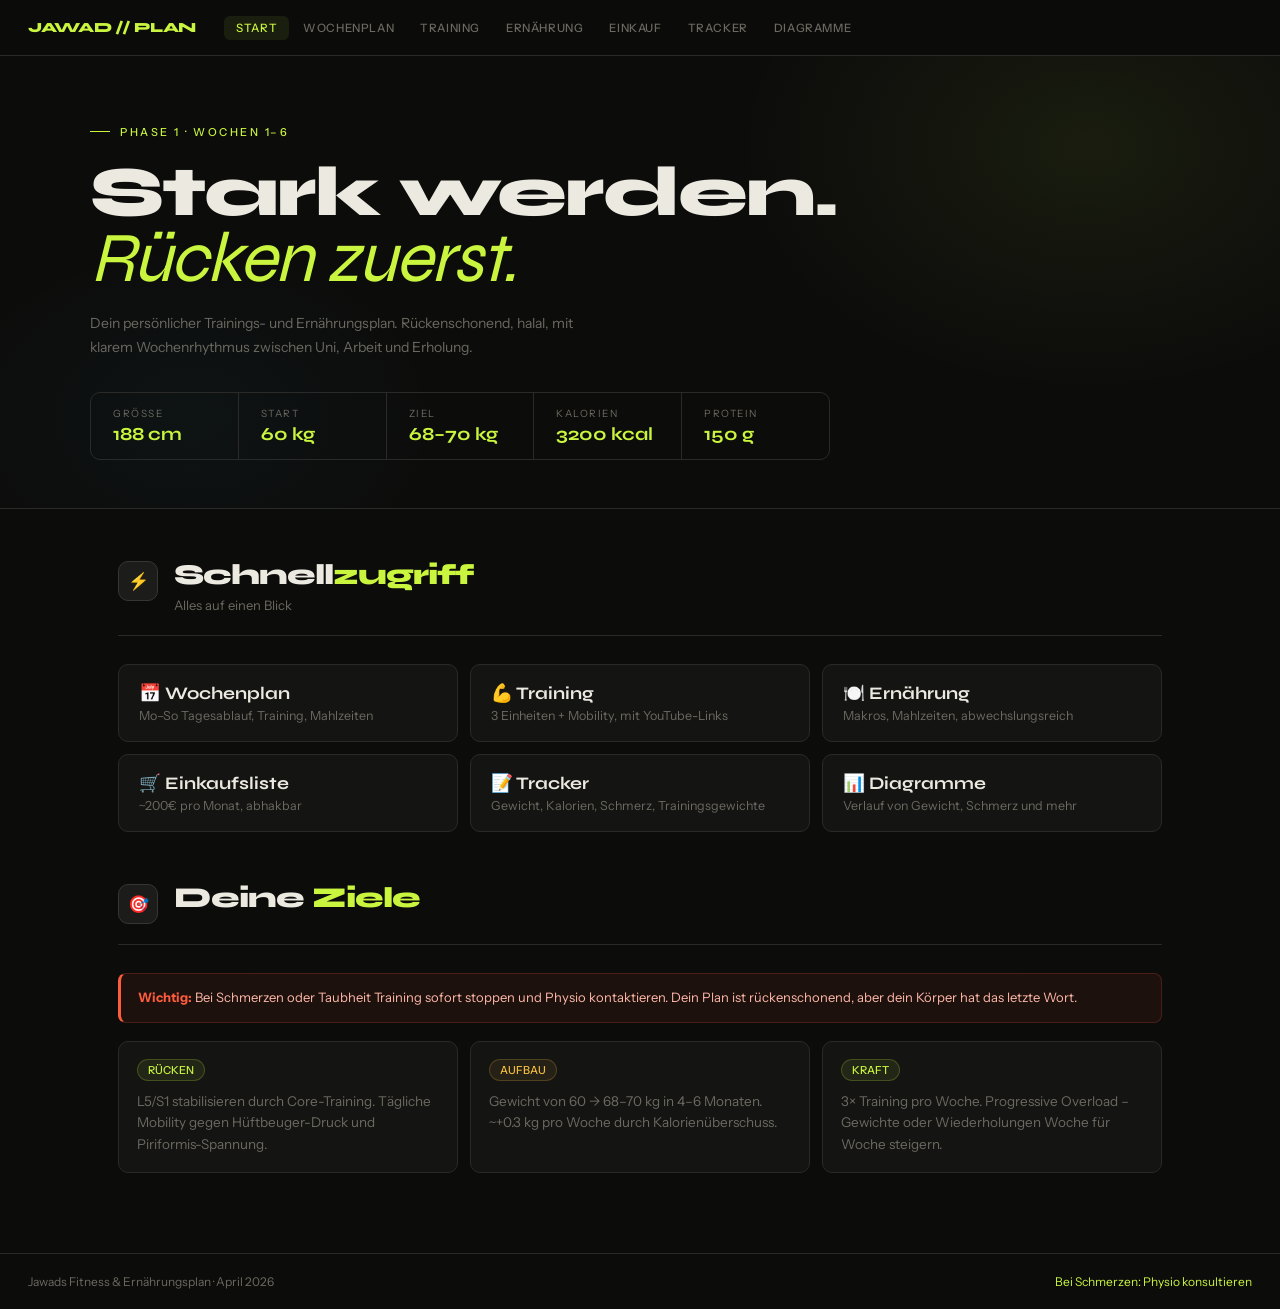
==== commit cc576e3b: "Add files via upload" ====
--- a/index.html
+++ b/index.html
@@ -2,1758 +2,98 @@
 <html lang="de">
 <head>
 <meta charset="UTF-8">
-<meta name="viewport" content="width=device-width, initial-scale=1.0">
-<title>Jawads Trainings- & Ernährungsplan</title>
-<link href="https://fonts.googleapis.com/css2?family=Syne:wght@400;600;700;800&family=Instrument+Sans:wght@300;400;500&display=swap" rel="stylesheet">
-<style>
-:root {
-  --bg: #0c0c0b;
-  --surface: #141413;
-  --surface2: #1c1c1a;
-  --surface3: #242422;
-  --border: #2a2a28;
-  --border2: #323230;
-  --lime: #c9f53e;
-  --amber: #f5bf3e;
-  --coral: #ff5c3e;
-  --blue: #3ec9f5;
-  --text: #ece9e0;
-  --muted: #6b6960;
-  --muted2: #4a4844;
-}
-
-* { margin:0; padding:0; box-sizing:border-box; }
-
-html { scroll-behavior: smooth; }
-
-body {
-  background: var(--bg);
-  color: var(--text);
-  font-family: 'Instrument Sans', sans-serif;
-  font-weight: 300;
-  min-height: 100vh;
-  overflow-x: hidden;
-}
-
-/* ── NAVBAR ── */
-nav {
-  position: fixed;
-  top: 0; left: 0; right: 0;
-  z-index: 100;
-  background: rgba(12,12,11,0.95);
-  backdrop-filter: blur(20px);
-  border-bottom: 1px solid var(--border);
-  display: flex;
-  align-items: center;
-  gap: 0;
-  height: 58px;
-  padding: 0 24px;
-}
-
-.nav-brand {
-  font-family: 'Syne', sans-serif;
-  font-weight: 800;
-  font-size: 15px;
-  color: var(--lime);
-  letter-spacing: -0.3px;
-  margin-right: auto;
-  white-space: nowrap;
-}
-
-.nav-links {
-  display: flex;
-  gap: 2px;
-  list-style: none;
-}
-
-.nav-links li a {
-  display: block;
-  padding: 6px 14px;
-  font-size: 12px;
-  font-weight: 500;
-  letter-spacing: 0.8px;
-  text-transform: uppercase;
-  color: var(--muted);
-  text-decoration: none;
-  border-radius: 6px;
-  transition: all 0.2s;
-  white-space: nowrap;
-}
-
-.nav-links li a:hover,
-.nav-links li a.active {
-  color: var(--text);
-  background: var(--surface2);
-}
-
-.nav-links li a.active {
-  color: var(--lime);
-}
-
-/* ── HERO ── */
-.hero {
-  padding: 120px 40px 60px;
-  position: relative;
-  overflow: hidden;
-  border-bottom: 1px solid var(--border);
-}
-
-.hero::before {
-  content: '';
-  position: absolute;
-  top: 0; left: 0; right: 0; bottom: 0;
-  background:
-    radial-gradient(ellipse 600px 400px at 80% 20%, rgba(201,245,62,0.06) 0%, transparent 70%),
-    radial-gradient(ellipse 400px 300px at 20% 80%, rgba(62,201,245,0.04) 0%, transparent 70%);
-  pointer-events: none;
-}
-
-.hero-inner { max-width: 1100px; margin: 0 auto; position: relative; }
-
-.hero-tag {
-  display: inline-flex;
-  align-items: center;
-  gap: 8px;
-  font-size: 11px;
-  font-weight: 500;
-  letter-spacing: 2.5px;
-  text-transform: uppercase;
-  color: var(--lime);
-  margin-bottom: 24px;
-}
-
-.hero-tag::before {
-  content: '';
-  width: 20px;
-  height: 1px;
-  background: var(--lime);
-}
-
-.hero h1 {
-  font-family: 'Syne', sans-serif;
-  font-weight: 800;
-  font-size: clamp(2.4rem, 6vw, 5rem);
-  line-height: 0.95;
-  letter-spacing: -2px;
-  margin-bottom: 28px;
-}
-
-.hero h1 em {
-  font-style: italic;
-  color: var(--lime);
-  font-weight: 400;
-}
-
-.hero-stats {
-  display: flex;
-  flex-wrap: wrap;
-  gap: 0;
-  border: 1px solid var(--border);
-  border-radius: 10px;
-  overflow: hidden;
-  max-width: 720px;
-  margin-top: 36px;
-}
-
-.hero-stat {
-  padding: 16px 24px;
-  border-right: 1px solid var(--border);
-  flex: 1;
-  min-width: 100px;
-}
-
-.hero-stat:last-child { border-right: none; }
-
-.stat-lbl {
-  font-size: 10px;
-  letter-spacing: 1.5px;
-  text-transform: uppercase;
-  color: var(--muted);
-  display: block;
-  margin-bottom: 4px;
-}
-
-.stat-val {
-  font-family: 'Syne', sans-serif;
-  font-weight: 700;
-  font-size: 1.2rem;
-  color: var(--lime);
-}
-
-/* ── PAGE LAYOUT ── */
-.page { max-width: 1100px; margin: 0 auto; padding: 0 24px 80px; }
-
-/* ── SECTION BASE ── */
-.section {
-  padding-top: 60px;
-}
-
-.section-head {
-  display: flex;
-  align-items: flex-start;
-  gap: 20px;
-  margin-bottom: 36px;
-  padding-bottom: 24px;
-  border-bottom: 1px solid var(--border);
-}
-
-.section-icon {
-  width: 42px; height: 42px;
-  background: var(--surface2);
-  border: 1px solid var(--border2);
-  border-radius: 10px;
-  display: flex; align-items: center; justify-content: center;
-  font-size: 18px;
-  flex-shrink: 0;
-  margin-top: 4px;
-}
-
-.section-meta { flex: 1; }
-
-.section-title {
-  font-family: 'Syne', sans-serif;
-  font-weight: 800;
-  font-size: 1.9rem;
-  letter-spacing: -1px;
-  line-height: 1;
-  margin-bottom: 6px;
-}
-
-.section-title span { color: var(--lime); }
-
-.section-desc {
-  font-size: 13.5px;
-  color: var(--muted);
-  line-height: 1.6;
-}
-
-/* ── ALERTS ── */
-.alert {
-  padding: 14px 18px;
-  border-radius: 8px;
-  font-size: 13px;
-  line-height: 1.65;
-  margin-bottom: 20px;
-}
-
-.alert-warn {
-  background: rgba(255,92,62,0.07);
-  border: 1px solid rgba(255,92,62,0.2);
-  border-left: 3px solid var(--coral);
-  color: #ffb8a8;
-}
-
-.alert-warn strong { color: var(--coral); }
-
-.alert-info {
-  background: rgba(201,245,62,0.05);
-  border: 1px solid rgba(201,245,62,0.15);
-  border-left: 3px solid var(--lime);
-  color: rgba(201,245,62,0.75);
-}
-
-.alert-info strong { color: var(--lime); }
-
-/* ── WEEK SCHEDULE ── */
-.week-grid { display: grid; gap: 8px; }
-
-.day-card {
-  display: grid;
-  grid-template-columns: 140px 1fr;
-  border: 1px solid var(--border);
-  border-radius: 10px;
-  overflow: hidden;
-  transition: border-color 0.2s;
-}
-
-.day-card:hover { border-color: var(--border2); }
-
-.day-left {
-  background: var(--surface2);
-  padding: 16px 18px;
-  display: flex;
-  flex-direction: column;
-  justify-content: center;
-  gap: 6px;
-  border-right: 1px solid var(--border);
-}
-
-.day-name {
-  font-family: 'Syne', sans-serif;
-  font-weight: 700;
-  font-size: 14px;
-  color: var(--text);
-}
-
-.day-badge {
-  font-size: 9px;
-  font-weight: 500;
-  letter-spacing: 1.5px;
-  text-transform: uppercase;
-  padding: 3px 9px;
-  border-radius: 20px;
-  display: inline-block;
-  width: fit-content;
-}
-
-.badge-train { background: rgba(201,245,62,0.1); color: var(--lime); border: 1px solid rgba(201,245,62,0.2); }
-.badge-rest { background: rgba(107,105,96,0.1); color: var(--muted); border: 1px solid var(--border); }
-.badge-mob { background: rgba(245,191,62,0.1); color: var(--amber); border: 1px solid rgba(245,191,62,0.2); }
-
-.day-right {
-  padding: 14px 20px;
-  font-size: 13.5px;
-  line-height: 1.65;
-}
-
-.day-right strong { color: var(--lime); font-weight: 500; }
-.day-right .time { font-size: 11px; color: var(--muted); margin-top: 4px; display: block; }
-
-/* ── TRAINING TABS ── */
-.tab-bar {
-  display: flex;
-  gap: 6px;
-  margin-bottom: 28px;
-  border-bottom: 1px solid var(--border);
-  padding-bottom: 0;
-}
-
-.tab-btn {
-  padding: 10px 20px;
-  font-family: 'Instrument Sans', sans-serif;
-  font-size: 13px;
-  font-weight: 500;
-  color: var(--muted);
-  background: none;
-  border: none;
-  cursor: pointer;
-  border-bottom: 2px solid transparent;
-  margin-bottom: -1px;
-  transition: all 0.2s;
-  white-space: nowrap;
-}
-
-.tab-btn:hover { color: var(--text); }
-.tab-btn.active { color: var(--lime); border-bottom-color: var(--lime); }
-
-.tab-content { display: none; }
-.tab-content.active { display: block; }
-
-/* ── WORKOUT SECTION ── */
-.workout-intro {
-  display: flex;
-  align-items: center;
-  justify-content: space-between;
-  margin-bottom: 20px;
-  flex-wrap: wrap;
-  gap: 12px;
-}
-
-.workout-title {
-  font-family: 'Syne', sans-serif;
-  font-weight: 700;
-  font-size: 1.2rem;
-  letter-spacing: -0.5px;
-}
-
-.workout-meta {
-  display: flex;
-  gap: 8px;
-}
-
-.chip {
-  font-size: 11px;
-  font-weight: 500;
-  padding: 4px 12px;
-  border-radius: 20px;
-  background: var(--surface2);
-  border: 1px solid var(--border);
-  color: var(--muted);
-}
-
-.chip.lime { background: rgba(201,245,62,0.08); border-color: rgba(201,245,62,0.2); color: var(--lime); }
-
-.exercise-block {
-  margin-bottom: 20px;
-  border: 1px solid var(--border);
-  border-radius: 10px;
-  overflow: hidden;
-}
-
-.exercise-block-head {
-  display: flex;
-  align-items: center;
-  justify-content: space-between;
-  padding: 12px 16px;
-  background: var(--surface2);
-  border-bottom: 1px solid var(--border);
-}
-
-.block-label {
-  font-size: 10px;
-  font-weight: 500;
-  letter-spacing: 2px;
-  text-transform: uppercase;
-  color: var(--amber);
-}
-
-.block-time {
-  font-size: 11px;
-  color: var(--muted);
-}
-
-.exercise-row {
-  display: grid;
-  grid-template-columns: 1fr auto auto;
-  gap: 8px 16px;
-  padding: 12px 16px;
-  border-bottom: 1px solid var(--border);
-  align-items: center;
-  transition: background 0.15s;
-}
-
-.exercise-row:last-child { border-bottom: none; }
-.exercise-row:hover { background: rgba(255,255,255,0.02); }
-
-.ex-name {
-  font-size: 13.5px;
-  color: var(--text);
-  font-weight: 400;
-}
-
-.ex-note {
-  font-size: 11.5px;
-  color: var(--muted);
-  grid-column: 1;
-  margin-top: -6px;
-  margin-bottom: 2px;
-}
-
-.ex-sets {
-  font-size: 12px;
-  font-weight: 500;
-  color: var(--lime);
-  white-space: nowrap;
-}
-
-.yt-link {
-  display: flex;
-  align-items: center;
-  gap: 5px;
-  font-size: 11px;
-  font-weight: 500;
-  color: var(--muted);
-  text-decoration: none;
-  padding: 4px 10px;
-  border: 1px solid var(--border);
-  border-radius: 20px;
-  transition: all 0.2s;
-  white-space: nowrap;
-}
-
-.yt-link:hover {
-  color: #ff4444;
-  border-color: rgba(255,68,68,0.3);
-  background: rgba(255,68,68,0.06);
-}
-
-.yt-icon {
-  width: 14px;
-  height: 14px;
-  flex-shrink: 0;
-}
-
-/* ── MACRO CARDS ── */
-.macro-row {
-  display: grid;
-  grid-template-columns: repeat(3, 1fr);
-  gap: 12px;
-  margin-bottom: 28px;
-}
-
-.macro-card {
-  background: var(--surface);
-  border: 1px solid var(--border);
-  border-radius: 10px;
-  padding: 20px;
-  text-align: center;
-}
-
-.macro-val {
-  font-family: 'Syne', sans-serif;
-  font-weight: 800;
-  font-size: 2rem;
-  color: var(--lime);
-  letter-spacing: -1px;
-  display: block;
-}
-
-.macro-unit { font-size: 11px; color: var(--muted); }
-.macro-name { font-size: 11px; letter-spacing: 1.5px; text-transform: uppercase; color: var(--muted); margin-top: 4px; }
-
-/* ── MEAL PLAN ── */
-.meal-type-tabs {
-  display: flex;
-  gap: 8px;
-  margin-bottom: 20px;
-  flex-wrap: wrap;
-}
-
-.meal-tab {
-  font-size: 12px;
-  font-weight: 500;
-  padding: 7px 16px;
-  border-radius: 20px;
-  background: var(--surface2);
-  border: 1px solid var(--border);
-  color: var(--muted);
-  cursor: pointer;
-  transition: all 0.2s;
-}
-
-.meal-tab.active {
-  background: rgba(201,245,62,0.08);
-  border-color: rgba(201,245,62,0.25);
-  color: var(--lime);
-}
-
-.meal-plan-content { display: none; }
-.meal-plan-content.active { display: block; }
-
-.meal-card {
-  background: var(--surface);
-  border: 1px solid var(--border);
-  border-radius: 10px;
-  overflow: hidden;
-  margin-bottom: 12px;
-}
-
-.meal-card-head {
-  display: flex;
-  align-items: center;
-  justify-content: space-between;
-  padding: 10px 16px;
-  background: var(--surface2);
-  border-bottom: 1px solid var(--border);
-}
-
-.meal-card-name { font-size: 13px; font-weight: 500; color: var(--text); }
-.meal-card-time { font-size: 11px; color: var(--muted); }
-
-.meal-card-body {
-  padding: 12px 16px;
-  font-size: 13.5px;
-  line-height: 1.65;
-  color: var(--text);
-}
-
-.meal-kcal {
-  display: inline-block;
-  font-size: 11px;
-  font-weight: 500;
-  color: var(--lime);
-  margin-left: 8px;
-}
-
-/* ── SHOPPING ── */
-.shop-grid {
-  display: grid;
-  grid-template-columns: repeat(auto-fit, minmax(220px, 1fr));
-  gap: 12px;
-  margin-bottom: 16px;
-}
-
-.shop-cat {
-  background: var(--surface);
-  border: 1px solid var(--border);
-  border-radius: 10px;
-  overflow: hidden;
-}
-
-.shop-cat-head {
-  padding: 10px 14px;
-  background: var(--surface2);
-  font-size: 10px;
-  font-weight: 500;
-  letter-spacing: 2px;
-  text-transform: uppercase;
-  color: var(--amber);
-  border-bottom: 1px solid var(--border);
-}
-
-.shop-item {
-  padding: 8px 14px;
-  border-bottom: 1px solid var(--border);
-  font-size: 13px;
-  display: flex;
-  justify-content: space-between;
-  align-items: center;
-}
-
-.shop-item:last-child { border-bottom: none; }
-.shop-price { font-size: 12px; color: var(--amber); font-weight: 500; }
-
-.budget-bar {
-  background: var(--surface);
-  border: 1px solid var(--border);
-  border-radius: 10px;
-  padding: 16px 20px;
-  display: flex;
-  justify-content: space-between;
-  align-items: center;
-}
-
-.budget-label { font-size: 13px; color: var(--muted); }
-.budget-val {
-  font-family: 'Syne', sans-serif;
-  font-weight: 700;
-  font-size: 1.4rem;
-  color: var(--lime);
-}
-
-/* ── TIPS ── */
-.tips-grid {
-  display: grid;
-  grid-template-columns: repeat(auto-fill, minmax(240px, 1fr));
-  gap: 12px;
-}
-
-.tip-card {
-  background: var(--surface);
-  border: 1px solid var(--border);
-  border-radius: 10px;
-  padding: 20px;
-  transition: border-color 0.2s;
-}
-
-.tip-card:hover { border-color: var(--border2); }
-
-.tip-emoji { font-size: 1.5rem; margin-bottom: 10px; display: block; }
-
-.tip-title {
-  font-family: 'Syne', sans-serif;
-  font-weight: 700;
-  font-size: 13.5px;
-  margin-bottom: 8px;
-  color: var(--text);
-}
-
-.tip-text { font-size: 12.5px; color: var(--muted); line-height: 1.65; }
-
-/* ── PHASE BOX ── */
-.phase-box {
-  display: inline-block;
-  font-size: 10px;
-  font-weight: 500;
-  letter-spacing: 2px;
-  text-transform: uppercase;
-  color: var(--amber);
-  border: 1px solid rgba(245,191,62,0.25);
-  padding: 5px 14px;
-  border-radius: 20px;
-  margin-bottom: 20px;
-}
-
-/* ── DAILY ROUTINE ── */
-.routine-grid {
-  display: grid;
-  grid-template-columns: repeat(auto-fill, minmax(180px, 1fr));
-  gap: 10px;
-}
-
-.routine-item {
-  background: var(--surface);
-  border: 1px solid var(--border);
-  border-radius: 8px;
-  padding: 14px;
-}
-
-.routine-item .r-name { font-size: 13px; color: var(--text); margin-bottom: 4px; }
-.routine-item .r-sets { font-size: 12px; color: var(--lime); font-weight: 500; }
-
-/* ── PROGRESS PHASES ── */
-.phases-row {
-  display: grid;
-  grid-template-columns: repeat(auto-fit, minmax(260px, 1fr));
-  gap: 12px;
-}
-
-.phase-card {
-  background: var(--surface);
-  border: 1px solid var(--border);
-  border-radius: 10px;
-  padding: 20px;
-}
-
-.p-tag {
-  font-size: 10px;
-  font-weight: 500;
-  letter-spacing: 2px;
-  text-transform: uppercase;
-  color: var(--muted);
-  display: block;
-  margin-bottom: 8px;
-}
-
-.p-title {
-  font-family: 'Syne', sans-serif;
-  font-weight: 700;
-  font-size: 15px;
-  margin-bottom: 10px;
-  color: var(--text);
-}
-
-.p-body { font-size: 13px; color: var(--muted); line-height: 1.65; }
-
-/* ── DIVIDER ── */
-.divider { height: 1px; background: var(--border); margin: 28px 0; }
-
-/* ── FOOTER ── */
-footer {
-  border-top: 1px solid var(--border);
-  padding: 24px 40px;
-  display: flex;
-  justify-content: space-between;
-  align-items: center;
-  font-size: 12px;
-  color: var(--muted);
-  flex-wrap: wrap;
-  gap: 8px;
-}
-
-.footer-accent { color: var(--lime); }
-
-/* ── RESPONSIVE ── */
-@media (max-width: 768px) {
-  nav { padding: 0 16px; }
-  .nav-links { display: none; }
-  .hero { padding: 88px 20px 40px; }
-  .page { padding: 0 16px 60px; }
-  .macro-row { grid-template-columns: 1fr 1fr; }
-  .day-card { grid-template-columns: 100px 1fr; }
-  .day-left { padding: 12px 10px; }
-  .exercise-row { grid-template-columns: 1fr auto; }
-  .ex-sets { grid-column: 2; grid-row: 1; }
-  .yt-link { grid-column: 1 / -1; width: fit-content; }
-  footer { padding: 20px; }
-}
-
-/* ── SCROLL ANIMATIONS ── */
-.fade-in {
-  opacity: 0;
-  transform: translateY(16px);
-  transition: opacity 0.5s, transform 0.5s;
-}
-.fade-in.visible { opacity: 1; transform: translateY(0); }
-</style>
+<meta name="viewport" content="width=device-width,initial-scale=1">
+<title>Jawad // Plan</title>
+<link rel="stylesheet" href="css/style.css">
 </head>
 <body>
+<div class="page-wrap">
 
-<!-- ══ NAVBAR ══ -->
-<nav>
-  <span class="nav-brand">JAWAD // PLAN 2026</span>
-  <ul class="nav-links">
-    <li><a href="#overview" class="active">Übersicht</a></li>
-    <li><a href="#woche">Wochenplan</a></li>
-    <li><a href="#training">Training</a></li>
-    <li><a href="#ernaehrung">Ernährung</a></li>
-    <li><a href="#einkauf">Einkauf</a></li>
-    <li><a href="#tipps">Tipps</a></li>
-  </ul>
-</nav>
-
-<!-- ══ HERO ══ -->
-<header class="hero" id="overview">
+<section class="hero">
   <div class="hero-inner">
-    <div class="hero-tag">Personalisierter Trainings- & Ernährungsplan · April 2026</div>
-    <h1>Rücken stärken.<br><em>Masse aufbauen.</em><br>Schmerz loswerden.</h1>
-    <p style="max-width:520px; color:var(--muted); font-size:14px; line-height:1.7; margin-top:16px;">Maßgeschneidert für deine Bandscheibenproblematik (LWS-Protrusion), deinen vollen Alltag und dein Ziel: sicher, gezielt und dauerhaft zunehmen.</p>
-    <div class="hero-stats">
-      <div class="hero-stat"><span class="stat-lbl">Alter</span><span class="stat-val">27</span></div>
-      <div class="hero-stat"><span class="stat-lbl">Größe</span><span class="stat-val">188cm</span></div>
-      <div class="hero-stat"><span class="stat-lbl">Gewicht</span><span class="stat-val">60kg</span></div>
-      <div class="hero-stat"><span class="stat-lbl">Kalorienziel</span><span class="stat-val">3.200</span></div>
-      <div class="hero-stat"><span class="stat-lbl">Protein/Tag</span><span class="stat-val">150g</span></div>
-      <div class="hero-stat"><span class="stat-lbl">Training/Wo.</span><span class="stat-val">3×</span></div>
+    <span class="hero-tag">Phase 1 · Wochen 1–6</span>
+    <h1>Stark werden.<br><em>Rücken zuerst.</em></h1>
+    <p class="hero-desc">Dein persönlicher Trainings- und Ernährungsplan. Rückenschonend, halal, mit klarem Wochenrhythmus zwischen Uni, Arbeit und Erholung.</p>
+    <div class="stats-bar">
+      <div class="stat-item"><span class="stat-lbl">Größe</span><span class="stat-val">188 cm</span></div>
+      <div class="stat-item"><span class="stat-lbl">Start</span><span class="stat-val">60 kg</span></div>
+      <div class="stat-item"><span class="stat-lbl">Ziel</span><span class="stat-val">68–70 kg</span></div>
+      <div class="stat-item"><span class="stat-lbl">Kalorien</span><span class="stat-val">3200 kcal</span></div>
+      <div class="stat-item"><span class="stat-lbl">Protein</span><span class="stat-val">150 g</span></div>
     </div>
   </div>
-</header>
+</section>
 
-<!-- ══ PAGE ══ -->
-<main class="page">
+<div class="content">
 
-  <!-- ── SECTION: WOCHENPLAN ── -->
-  <section class="section fade-in" id="woche">
-    <div class="section-head">
-      <div class="section-icon">📅</div>
-      <div class="section-meta">
-        <h2 class="section-title">Dein <span>Wochenplan</span></h2>
-        <p class="section-desc">Abgestimmt auf Uni Mo–Do, Arbeit Di/Fr/Sa/So. 3 Trainingstage, intelligent platziert.</p>
-      </div>
+<section class="section fade-in">
+  <div class="section-head">
+    <div class="section-icon">⚡</div>
+    <div>
+      <div class="section-title">Schnell<span>zugriff</span></div>
+      <div class="section-desc">Alles auf einen Blick</div>
     </div>
+  </div>
+  <div class="grid-2">
+    <a href="pages/woche.html" class="card" style="text-decoration:none;color:inherit;display:block;padding:18px 20px">
+      <div style="font-family:'Syne';font-weight:700;font-size:1.1rem;margin-bottom:4px">📅 Wochenplan</div>
+      <div style="font-size:12.5px;color:var(--muted)">Mo–So Tagesablauf, Training, Mahlzeiten</div>
+    </a>
+    <a href="pages/training.html" class="card" style="text-decoration:none;color:inherit;display:block;padding:18px 20px">
+      <div style="font-family:'Syne';font-weight:700;font-size:1.1rem;margin-bottom:4px">💪 Training</div>
+      <div style="font-size:12.5px;color:var(--muted)">3 Einheiten + Mobility, mit YouTube-Links</div>
+    </a>
+    <a href="pages/ernaehrung.html" class="card" style="text-decoration:none;color:inherit;display:block;padding:18px 20px">
+      <div style="font-family:'Syne';font-weight:700;font-size:1.1rem;margin-bottom:4px">🍽️ Ernährung</div>
+      <div style="font-size:12.5px;color:var(--muted)">Makros, Mahlzeiten, abwechslungsreich</div>
+    </a>
+    <a href="pages/einkauf.html" class="card" style="text-decoration:none;color:inherit;display:block;padding:18px 20px">
+      <div style="font-family:'Syne';font-weight:700;font-size:1.1rem;margin-bottom:4px">🛒 Einkaufsliste</div>
+      <div style="font-size:12.5px;color:var(--muted)">~200€ pro Monat, abhakbar</div>
+    </a>
+    <a href="pages/tracker.html" class="card" style="text-decoration:none;color:inherit;display:block;padding:18px 20px">
+      <div style="font-family:'Syne';font-weight:700;font-size:1.1rem;margin-bottom:4px">📝 Tracker</div>
+      <div style="font-size:12.5px;color:var(--muted)">Gewicht, Kalorien, Schmerz, Trainingsgewichte</div>
+    </a>
+    <a href="pages/diagramme.html" class="card" style="text-decoration:none;color:inherit;display:block;padding:18px 20px">
+      <div style="font-family:'Syne';font-weight:700;font-size:1.1rem;margin-bottom:4px">📊 Diagramme</div>
+      <div style="font-size:12.5px;color:var(--muted)">Verlauf von Gewicht, Schmerz und mehr</div>
+    </a>
+  </div>
+</section>
 
-    <div class="alert alert-warn" style="margin-bottom:20px;">
-      <strong>Ärztliche Rücksprache empfohlen:</strong> Kläre mit deinem Arzt oder Physio, welche Übungen konkret freigegeben sind – besonders Beinpresse, Latzug und später Compound-Lifts.
+<section class="section fade-in">
+  <div class="section-head">
+    <div class="section-icon">🎯</div>
+    <div>
+      <div class="section-title">Deine <span>Ziele</span></div>
     </div>
+  </div>
+  <div class="alert alert-warn"><strong>Wichtig:</strong> Bei Schmerzen oder Taubheit Training sofort stoppen und Physio kontaktieren. Dein Plan ist rückenschonend, aber dein Körper hat das letzte Wort.</div>
+  <div class="grid-3">
+    <div class="card" style="padding:16px 18px">
+      <div class="chip chip-lime" style="margin-bottom:10px">RÜCKEN</div>
+      <div style="font-size:13.5px;line-height:1.6;color:var(--muted)">L5/S1 stabilisieren durch Core-Training. Tägliche Mobility gegen Hüftbeuger-Druck und Piriformis-Spannung.</div>
+    </div>
+    <div class="card" style="padding:16px 18px">
+      <div class="chip chip-amber" style="margin-bottom:10px">AUFBAU</div>
+      <div style="font-size:13.5px;line-height:1.6;color:var(--muted)">Gewicht von 60 → 68–70 kg in 4–6 Monaten. ~+0.3 kg pro Woche durch Kalorienüberschuss.</div>
+    </div>
+    <div class="card" style="padding:16px 18px">
+      <div class="chip chip-lime" style="margin-bottom:10px">KRAFT</div>
+      <div style="font-size:13.5px;line-height:1.6;color:var(--muted)">3× Training pro Woche. Progressive Overload – Gewichte oder Wiederholungen Woche für Woche steigern.</div>
+    </div>
+  </div>
+</section>
 
-    <div class="week-grid">
-      <div class="day-card">
-        <div class="day-left">
-          <span class="day-name">Montag</span>
-          <span class="day-badge badge-rest">Ruhetag</span>
-        </div>
-        <div class="day-right">
-          <strong>Uni 8:30–18:00 Uhr</strong><br>
-          Kein Training. Abends 10 min Mobility-Routine zuhause (Hüfte, Brustwirbelsäule) – kompensiert das lange Sitzen.
-          <span class="time">⏱ 10 min Mobility</span>
-        </div>
-      </div>
+</div>
+</div>
 
-      <div class="day-card">
-        <div class="day-left">
-          <span class="day-name">Dienstag</span>
-          <span class="day-badge badge-rest">Ruhetag</span>
-        </div>
-        <div class="day-right">
-          <strong>Uni + Arbeit bis 22:20 Uhr</strong><br>
-          Kein Training. Morgens oder in der Pause optional 5 min Dehnen. Körper erholt sich.
-          <span class="time">Kein Fitness-Training</span>
-        </div>
-      </div>
-
-      <div class="day-card">
-        <div class="day-left">
-          <span class="day-name">Mittwoch</span>
-          <span class="day-badge badge-train">Einheit A</span>
-        </div>
-        <div class="day-right">
-          <strong>Uni → Abends Studio: Oberkörper Push + Core</strong><br>
-          Nach der Uni ins Fitnessstudio. Fokus auf Brust, Schultern, Trizeps und Core-Stabilität.
-          <span class="time">⏱ ~65 min · Zielzeit: 17:00–19:30 Uhr</span>
-        </div>
-      </div>
-
-      <div class="day-card">
-        <div class="day-left">
-          <span class="day-name">Donnerstag</span>
-          <span class="day-badge badge-mob">Mobility</span>
-        </div>
-        <div class="day-right">
-          <strong>Ganztag Uni → Aktive Erholung</strong><br>
-          Kein Krafttraining. 15–20 min Mobility & Stretching – entweder im Studio oder zuhause. Wirbelsäule erholt sich.
-          <span class="time">⏱ 15–20 min</span>
-        </div>
-      </div>
-
-      <div class="day-card">
-        <div class="day-left">
-          <span class="day-name">Freitag</span>
-          <span class="day-badge badge-train">Einheit B</span>
-        </div>
-        <div class="day-right">
-          <strong>Frei am Vormittag → Arbeit ab Nachmittag</strong><br>
-          Morgens ins Studio: Beine (rückenschonend) + Core. Perfekter Zeitpunkt – danach direkt zur Arbeit.
-          <span class="time">⏱ ~65 min · Zielzeit: 9:00–11:00 Uhr</span>
-        </div>
-      </div>
-
-      <div class="day-card">
-        <div class="day-left">
-          <span class="day-name">Samstag</span>
-          <span class="day-badge badge-train">Einheit C</span>
-        </div>
-        <div class="day-right">
-          <strong>Früh- oder Spätschicht → flexibel</strong><br>
-          Einheit C: Pull-Fokus (Rücken, Bizeps) + Core. Bei Frühschicht: abends. Bei Spätschicht: morgens.
-          <span class="time">⏱ ~60 min · flexibel nach Schichtplan</span>
-        </div>
-      </div>
-
-      <div class="day-card">
-        <div class="day-left">
-          <span class="day-name">Sonntag</span>
-          <span class="day-badge badge-rest">Ruhetag</span>
-        </div>
-        <div class="day-right">
-          <strong>Arbeit je nach Schicht</strong><br>
-          Vollständige Erholung. Kein Training. Schlafen, essen, erholen. Muskeln wachsen in der Ruhe, nicht im Studio.
-          <span class="time">Optional: 10 min Spaziergang</span>
-        </div>
-      </div>
-    </div>
-  </section>
-
-  <!-- ── SECTION: TRAINING ── -->
-  <section class="section fade-in" id="training">
-    <div class="section-head">
-      <div class="section-icon">🏋️</div>
-      <div class="section-meta">
-        <h2 class="section-title">Die <span>Trainingseinheiten</span></h2>
-        <p class="section-desc">3 Einheiten pro Woche · alle Übungen mit YouTube-Tutorial · Phase 1 (Wochen 1–6)</p>
-      </div>
-    </div>
-
-    <div class="phase-box">Phase 1 · Wochen 1–6 · Stabilisierung & Aufbau</div>
-
-    <div class="alert alert-warn">
-      <strong>Grundregel für alle Übungen:</strong> Langsame, kontrollierte Ausführung. Keine Ego-Gewichte. Schmerz = sofort abbrechen. Gewicht erst erhöhen, wenn Technik sitzt.
-    </div>
-
-    <div class="tab-bar">
-      <button class="tab-btn active" onclick="switchTab('einheit-a', this)">Einheit A – Mittwoch</button>
-      <button class="tab-btn" onclick="switchTab('einheit-b', this)">Einheit B – Freitag</button>
-      <button class="tab-btn" onclick="switchTab('einheit-c', this)">Einheit C – Samstag</button>
-      <button class="tab-btn" onclick="switchTab('daily', this)">Daily Mobility</button>
-    </div>
-
-    <!-- EINHEIT A -->
-    <div class="tab-content active" id="einheit-a">
-      <div class="workout-intro">
-        <span class="workout-title">Einheit A — Oberkörper Push + Core</span>
-        <div class="workout-meta">
-          <span class="chip lime">~65 Min</span>
-          <span class="chip">Mittwoch</span>
-        </div>
-      </div>
-
-      <!-- Aufwärmen -->
-      <div class="exercise-block">
-        <div class="exercise-block-head">
-          <span class="block-label">Aufwärmen</span>
-          <span class="block-time">10 min</span>
-        </div>
-
-        <div class="exercise-row">
-          <div>
-            <div class="ex-name">Rudergerät oder Fahrradergometer</div>
-            <div class="ex-note">Leichte Intensität, Rücken aufrecht</div>
-          </div>
-          <span class="ex-sets">5 min</span>
-          <a class="yt-link" href="https://www.youtube.com/watch?v=0BRgJi43EOY" target="_blank" rel="noopener">
-            <svg class="yt-icon" viewBox="0 0 24 24" fill="currentColor"><path d="M23.5 6.2s-.3-2-1.2-2.8c-1.1-1.2-2.4-1.2-3-1.3C16.5 2 12 2 12 2s-4.5 0-7.3.1c-.6.1-1.9.1-3 1.3C.8 4.2.5 6.2.5 6.2S.2 8.5.2 10.8v2.1c0 2.3.3 4.6.3 4.6s.3 2 1.2 2.8c1.1 1.2 2.6 1.1 3.3 1.2C7.2 21.7 12 21.8 12 21.8s4.5 0 7.3-.2c.6-.1 1.9-.1 3-1.3.9-.8 1.2-2.8 1.2-2.8s.3-2.3.3-4.6v-2.1c0-2.3-.3-4.6-.3-4.6zM9.7 15.5V8.4l8.1 3.6-8.1 3.5z"/></svg>
-            Video
-          </a>
-        </div>
-
-        <div class="exercise-row">
-          <div>
-            <div class="ex-name">Cat-Cow (Katzenbuckel)</div>
-            <div class="ex-note">Sehr langsam – aktiviert die Wirbelsäule sanft</div>
-          </div>
-          <span class="ex-sets">2 × 10</span>
-          <a class="yt-link" href="https://www.youtube.com/watch?v=kqnua4rHVVA" target="_blank" rel="noopener">
-            <svg class="yt-icon" viewBox="0 0 24 24" fill="currentColor"><path d="M23.5 6.2s-.3-2-1.2-2.8c-1.1-1.2-2.4-1.2-3-1.3C16.5 2 12 2 12 2s-4.5 0-7.3.1c-.6.1-1.9.1-3 1.3C.8 4.2.5 6.2.5 6.2S.2 8.5.2 10.8v2.1c0 2.3.3 4.6.3 4.6s.3 2 1.2 2.8c1.1 1.2 2.6 1.1 3.3 1.2C7.2 21.7 12 21.8 12 21.8s4.5 0 7.3-.2c.6-.1 1.9-.1 3-1.3.9-.8 1.2-2.8 1.2-2.8s.3-2.3.3-4.6v-2.1c0-2.3-.3-4.6-.3-4.6zM9.7 15.5V8.4l8.1 3.6-8.1 3.5z"/></svg>
-            Video
-          </a>
-        </div>
-
-        <div class="exercise-row">
-          <div>
-            <div class="ex-name">Brustöffnung mit Band (Band Pull-Apart)</div>
-            <div class="ex-note">Gegengewicht zu langem Sitzen</div>
-          </div>
-          <span class="ex-sets">2 × 12</span>
-          <a class="yt-link" href="https://www.youtube.com/watch?v=lhWTa-OEVZY" target="_blank" rel="noopener">
-            <svg class="yt-icon" viewBox="0 0 24 24" fill="currentColor"><path d="M23.5 6.2s-.3-2-1.2-2.8c-1.1-1.2-2.4-1.2-3-1.3C16.5 2 12 2 12 2s-4.5 0-7.3.1c-.6.1-1.9.1-3 1.3C.8 4.2.5 6.2.5 6.2S.2 8.5.2 10.8v2.1c0 2.3.3 4.6.3 4.6s.3 2 1.2 2.8c1.1 1.2 2.6 1.1 3.3 1.2C7.2 21.7 12 21.8 12 21.8s4.5 0 7.3-.2c.6-.1 1.9-.1 3-1.3.9-.8 1.2-2.8 1.2-2.8s.3-2.3.3-4.6v-2.1c0-2.3-.3-4.6-.3-4.6zM9.7 15.5V8.4l8.1 3.6-8.1 3.5z"/></svg>
-            Video
-          </a>
-        </div>
-      </div>
-
-      <!-- Core -->
-      <div class="exercise-block">
-        <div class="exercise-block-head">
-          <span class="block-label">Core – Pflichtprogramm</span>
-          <span class="block-time">15 min</span>
-        </div>
-
-        <div class="exercise-row">
-          <div>
-            <div class="ex-name">Dead Bug</div>
-            <div class="ex-note">Rücken flach auf Boden, Lendenwirbel nie abheben lassen</div>
-          </div>
-          <span class="ex-sets">3 × 8/Seite</span>
-          <a class="yt-link" href="https://www.youtube.com/watch?v=6BUVunRfJig" target="_blank" rel="noopener">
-            <svg class="yt-icon" viewBox="0 0 24 24" fill="currentColor"><path d="M23.5 6.2s-.3-2-1.2-2.8c-1.1-1.2-2.4-1.2-3-1.3C16.5 2 12 2 12 2s-4.5 0-7.3.1c-.6.1-1.9.1-3 1.3C.8 4.2.5 6.2.5 6.2S.2 8.5.2 10.8v2.1c0 2.3.3 4.6.3 4.6s.3 2 1.2 2.8c1.1 1.2 2.6 1.1 3.3 1.2C7.2 21.7 12 21.8 12 21.8s4.5 0 7.3-.2c.6-.1 1.9-.1 3-1.3.9-.8 1.2-2.8 1.2-2.8s.3-2.3.3-4.6v-2.1c0-2.3-.3-4.6-.3-4.6zM9.7 15.5V8.4l8.1 3.6-8.1 3.5z"/></svg>
-            Video
-          </a>
-        </div>
-
-        <div class="exercise-row">
-          <div>
-            <div class="ex-name">Bird Dog</div>
-            <div class="ex-note">Beste Übung bei Bandscheibenproblemen – langsam, kontrolliert halten</div>
-          </div>
-          <span class="ex-sets">3 × 10/Seite</span>
-          <a class="yt-link" href="https://www.youtube.com/watch?v=qh48UejslYQ" target="_blank" rel="noopener">
-            <svg class="yt-icon" viewBox="0 0 24 24" fill="currentColor"><path d="M23.5 6.2s-.3-2-1.2-2.8c-1.1-1.2-2.4-1.2-3-1.3C16.5 2 12 2 12 2s-4.5 0-7.3.1c-.6.1-1.9.1-3 1.3C.8 4.2.5 6.2.5 6.2S.2 8.5.2 10.8v2.1c0 2.3.3 4.6.3 4.6s.3 2 1.2 2.8c1.1 1.2 2.6 1.1 3.3 1.2C7.2 21.7 12 21.8 12 21.8s4.5 0 7.3-.2c.6-.1 1.9-.1 3-1.3.9-.8 1.2-2.8 1.2-2.8s.3-2.3.3-4.6v-2.1c0-2.3-.3-4.6-.3-4.6zM9.7 15.5V8.4l8.1 3.6-8.1 3.5z"/></svg>
-            Video
-          </a>
-        </div>
-
-        <div class="exercise-row">
-          <div>
-            <div class="ex-name">Plank (Unterarmstütz)</div>
-            <div class="ex-note">Kein Hohlkreuz – Bauch anspannen, Gesäß anspannen</div>
-          </div>
-          <span class="ex-sets">3 × 20–30s</span>
-          <a class="yt-link" href="https://www.youtube.com/watch?v=pSHjTRCQxIw" target="_blank" rel="noopener">
-            <svg class="yt-icon" viewBox="0 0 24 24" fill="currentColor"><path d="M23.5 6.2s-.3-2-1.2-2.8c-1.1-1.2-2.4-1.2-3-1.3C16.5 2 12 2 12 2s-4.5 0-7.3.1c-.6.1-1.9.1-3 1.3C.8 4.2.5 6.2.5 6.2S.2 8.5.2 10.8v2.1c0 2.3.3 4.6.3 4.6s.3 2 1.2 2.8c1.1 1.2 2.6 1.1 3.3 1.2C7.2 21.7 12 21.8 12 21.8s4.5 0 7.3-.2c.6-.1 1.9-.1 3-1.3.9-.8 1.2-2.8 1.2-2.8s.3-2.3.3-4.6v-2.1c0-2.3-.3-4.6-.3-4.6zM9.7 15.5V8.4l8.1 3.6-8.1 3.5z"/></svg>
-            Video
-          </a>
-        </div>
-
-        <div class="exercise-row">
-          <div>
-            <div class="ex-name">Seitlicher Unterarmstütz</div>
-            <div class="ex-note">Laterale Rumpfstabilität – wichtig für die LWS</div>
-          </div>
-          <span class="ex-sets">2 × 20s/Seite</span>
-          <a class="yt-link" href="https://www.youtube.com/watch?v=K2iEqH0VBEE" target="_blank" rel="noopener">
-            <svg class="yt-icon" viewBox="0 0 24 24" fill="currentColor"><path d="M23.5 6.2s-.3-2-1.2-2.8c-1.1-1.2-2.4-1.2-3-1.3C16.5 2 12 2 12 2s-4.5 0-7.3.1c-.6.1-1.9.1-3 1.3C.8 4.2.5 6.2.5 6.2S.2 8.5.2 10.8v2.1c0 2.3.3 4.6.3 4.6s.3 2 1.2 2.8c1.1 1.2 2.6 1.1 3.3 1.2C7.2 21.7 12 21.8 12 21.8s4.5 0 7.3-.2c.6-.1 1.9-.1 3-1.3.9-.8 1.2-2.8 1.2-2.8s.3-2.3.3-4.6v-2.1c0-2.3-.3-4.6-.3-4.6zM9.7 15.5V8.4l8.1 3.6-8.1 3.5z"/></svg>
-            Video
-          </a>
-        </div>
-      </div>
-
-      <!-- Drücken -->
-      <div class="exercise-block">
-        <div class="exercise-block-head">
-          <span class="block-label">Drückübungen (Oberkörper)</span>
-          <span class="block-time">25 min</span>
-        </div>
-
-        <div class="exercise-row">
-          <div>
-            <div class="ex-name">Schrägbankdrücken (Maschine)</div>
-            <div class="ex-note">Maschine bevorzugen – Rücken ist gestützt, sicherer als Hantel</div>
-          </div>
-          <span class="ex-sets">3 × 10–12</span>
-          <a class="yt-link" href="https://www.youtube.com/watch?v=DbFgADa2PL8" target="_blank" rel="noopener">
-            <svg class="yt-icon" viewBox="0 0 24 24" fill="currentColor"><path d="M23.5 6.2s-.3-2-1.2-2.8c-1.1-1.2-2.4-1.2-3-1.3C16.5 2 12 2 12 2s-4.5 0-7.3.1c-.6.1-1.9.1-3 1.3C.8 4.2.5 6.2.5 6.2S.2 8.5.2 10.8v2.1c0 2.3.3 4.6.3 4.6s.3 2 1.2 2.8c1.1 1.2 2.6 1.1 3.3 1.2C7.2 21.7 12 21.8 12 21.8s4.5 0 7.3-.2c.6-.1 1.9-.1 3-1.3.9-.8 1.2-2.8 1.2-2.8s.3-2.3.3-4.6v-2.1c0-2.3-.3-4.6-.3-4.6zM9.7 15.5V8.4l8.1 3.6-8.1 3.5z"/></svg>
-            Video
-          </a>
-        </div>
-
-        <div class="exercise-row">
-          <div>
-            <div class="ex-name">Kabelzug Fliegende</div>
-            <div class="ex-note">Kontrolliert, kein Schwung – konstante Spannung durch Kabelzug</div>
-          </div>
-          <span class="ex-sets">3 × 12</span>
-          <a class="yt-link" href="https://www.youtube.com/watch?v=Iwe6AmxVf7o" target="_blank" rel="noopener">
-            <svg class="yt-icon" viewBox="0 0 24 24" fill="currentColor"><path d="M23.5 6.2s-.3-2-1.2-2.8c-1.1-1.2-2.4-1.2-3-1.3C16.5 2 12 2 12 2s-4.5 0-7.3.1c-.6.1-1.9.1-3 1.3C.8 4.2.5 6.2.5 6.2S.2 8.5.2 10.8v2.1c0 2.3.3 4.6.3 4.6s.3 2 1.2 2.8c1.1 1.2 2.6 1.1 3.3 1.2C7.2 21.7 12 21.8 12 21.8s4.5 0 7.3-.2c.6-.1 1.9-.1 3-1.3.9-.8 1.2-2.8 1.2-2.8s.3-2.3.3-4.6v-2.1c0-2.3-.3-4.6-.3-4.6zM9.7 15.5V8.4l8.1 3.6-8.1 3.5z"/></svg>
-            Video
-          </a>
-        </div>
-
-        <div class="exercise-row">
-          <div>
-            <div class="ex-name">Schulterdrücken (Maschine)</div>
-            <div class="ex-note">Nicht mit Langhantel – Rücken ist nicht gestützt, zu riskant in Phase 1</div>
-          </div>
-          <span class="ex-sets">3 × 10–12</span>
-          <a class="yt-link" href="https://www.youtube.com/watch?v=qEwKCR5JCog" target="_blank" rel="noopener">
-            <svg class="yt-icon" viewBox="0 0 24 24" fill="currentColor"><path d="M23.5 6.2s-.3-2-1.2-2.8c-1.1-1.2-2.4-1.2-3-1.3C16.5 2 12 2 12 2s-4.5 0-7.3.1c-.6.1-1.9.1-3 1.3C.8 4.2.5 6.2.5 6.2S.2 8.5.2 10.8v2.1c0 2.3.3 4.6.3 4.6s.3 2 1.2 2.8c1.1 1.2 2.6 1.1 3.3 1.2C7.2 21.7 12 21.8 12 21.8s4.5 0 7.3-.2c.6-.1 1.9-.1 3-1.3.9-.8 1.2-2.8 1.2-2.8s.3-2.3.3-4.6v-2.1c0-2.3-.3-4.6-.3-4.6zM9.7 15.5V8.4l8.1 3.6-8.1 3.5z"/></svg>
-            Video
-          </a>
-        </div>
-
-        <div class="exercise-row">
-          <div>
-            <div class="ex-name">Seitheben Kabelzug</div>
-            <div class="ex-note">Schultern: seitlicher Deltamuskel. Kabel = konstante Spannung</div>
-          </div>
-          <span class="ex-sets">3 × 15</span>
-          <a class="yt-link" href="https://www.youtube.com/watch?v=3VcKaXpzqRo" target="_blank" rel="noopener">
-            <svg class="yt-icon" viewBox="0 0 24 24" fill="currentColor"><path d="M23.5 6.2s-.3-2-1.2-2.8c-1.1-1.2-2.4-1.2-3-1.3C16.5 2 12 2 12 2s-4.5 0-7.3.1c-.6.1-1.9.1-3 1.3C.8 4.2.5 6.2.5 6.2S.2 8.5.2 10.8v2.1c0 2.3.3 4.6.3 4.6s.3 2 1.2 2.8c1.1 1.2 2.6 1.1 3.3 1.2C7.2 21.7 12 21.8 12 21.8s4.5 0 7.3-.2c.6-.1 1.9-.1 3-1.3.9-.8 1.2-2.8 1.2-2.8s.3-2.3.3-4.6v-2.1c0-2.3-.3-4.6-.3-4.6zM9.7 15.5V8.4l8.1 3.6-8.1 3.5z"/></svg>
-            Video
-          </a>
-        </div>
-
-        <div class="exercise-row">
-          <div>
-            <div class="ex-name">Trizeps Pushdown (Kabel)</div>
-            <div class="ex-note">Seil oder gerade Stange, Ellenbogen fest am Körper</div>
-          </div>
-          <span class="ex-sets">3 × 12</span>
-          <a class="yt-link" href="https://www.youtube.com/watch?v=2-LAMcpzODU" target="_blank" rel="noopener">
-            <svg class="yt-icon" viewBox="0 0 24 24" fill="currentColor"><path d="M23.5 6.2s-.3-2-1.2-2.8c-1.1-1.2-2.4-1.2-3-1.3C16.5 2 12 2 12 2s-4.5 0-7.3.1c-.6.1-1.9.1-3 1.3C.8 4.2.5 6.2.5 6.2S.2 8.5.2 10.8v2.1c0 2.3.3 4.6.3 4.6s.3 2 1.2 2.8c1.1 1.2 2.6 1.1 3.3 1.2C7.2 21.7 12 21.8 12 21.8s4.5 0 7.3-.2c.6-.1 1.9-.1 3-1.3.9-.8 1.2-2.8 1.2-2.8s.3-2.3.3-4.6v-2.1c0-2.3-.3-4.6-.3-4.6zM9.7 15.5V8.4l8.1 3.6-8.1 3.5z"/></svg>
-            Video
-          </a>
-        </div>
-      </div>
-
-      <!-- Cool down -->
-      <div class="exercise-block">
-        <div class="exercise-block-head">
-          <span class="block-label">Cool Down & Dehnen</span>
-          <span class="block-time">10 min</span>
-        </div>
-        <div class="exercise-row">
-          <div>
-            <div class="ex-name">Kindshaltung (Child's Pose)</div>
-            <div class="ex-note">Entlastet die LWS – langsam in Position sinken</div>
-          </div>
-          <span class="ex-sets">2 × 45s</span>
-          <a class="yt-link" href="https://www.youtube.com/watch?v=2MJGg-dUKh0" target="_blank" rel="noopener">
-            <svg class="yt-icon" viewBox="0 0 24 24" fill="currentColor"><path d="M23.5 6.2s-.3-2-1.2-2.8c-1.1-1.2-2.4-1.2-3-1.3C16.5 2 12 2 12 2s-4.5 0-7.3.1c-.6.1-1.9.1-3 1.3C.8 4.2.5 6.2.5 6.2S.2 8.5.2 10.8v2.1c0 2.3.3 4.6.3 4.6s.3 2 1.2 2.8c1.1 1.2 2.6 1.1 3.3 1.2C7.2 21.7 12 21.8 12 21.8s4.5 0 7.3-.2c.6-.1 1.9-.1 3-1.3.9-.8 1.2-2.8 1.2-2.8s.3-2.3.3-4.6v-2.1c0-2.3-.3-4.6-.3-4.6zM9.7 15.5V8.4l8.1 3.6-8.1 3.5z"/></svg>
-            Video
-          </a>
-        </div>
-        <div class="exercise-row">
-          <div>
-            <div class="ex-name">Piriformis-Dehnung (liegend)</div>
-            <div class="ex-note">Entspannt Gesäß und Hüfte – häufige Ursache für Rückenschmerzen</div>
-          </div>
-          <span class="ex-sets">1 × 45s/Seite</span>
-          <a class="yt-link" href="https://www.youtube.com/watch?v=cJlE5fMpXus" target="_blank" rel="noopener">
-            <svg class="yt-icon" viewBox="0 0 24 24" fill="currentColor"><path d="M23.5 6.2s-.3-2-1.2-2.8c-1.1-1.2-2.4-1.2-3-1.3C16.5 2 12 2 12 2s-4.5 0-7.3.1c-.6.1-1.9.1-3 1.3C.8 4.2.5 6.2.5 6.2S.2 8.5.2 10.8v2.1c0 2.3.3 4.6.3 4.6s.3 2 1.2 2.8c1.1 1.2 2.6 1.1 3.3 1.2C7.2 21.7 12 21.8 12 21.8s4.5 0 7.3-.2c.6-.1 1.9-.1 3-1.3.9-.8 1.2-2.8 1.2-2.8s.3-2.3.3-4.6v-2.1c0-2.3-.3-4.6-.3-4.6zM9.7 15.5V8.4l8.1 3.6-8.1 3.5z"/></svg>
-            Video
-          </a>
-        </div>
-      </div>
-    </div>
-
-    <!-- EINHEIT B -->
-    <div class="tab-content" id="einheit-b">
-      <div class="workout-intro">
-        <span class="workout-title">Einheit B — Beine (rückenschonend) + Core</span>
-        <div class="workout-meta">
-          <span class="chip lime">~65 Min</span>
-          <span class="chip">Freitag Morgen</span>
-        </div>
-      </div>
-
-      <div class="exercise-block">
-        <div class="exercise-block-head">
-          <span class="block-label">Aufwärmen</span>
-          <span class="block-time">8 min</span>
-        </div>
-        <div class="exercise-row">
-          <div>
-            <div class="ex-name">Fahrradergometer</div>
-            <div class="ex-note">Aufrecht sitzen, leichte Intensität – ideal für LWS</div>
-          </div>
-          <span class="ex-sets">5 min</span>
-          <a class="yt-link" href="https://www.youtube.com/watch?v=0BRgJi43EOY" target="_blank" rel="noopener">
-            <svg class="yt-icon" viewBox="0 0 24 24" fill="currentColor"><path d="M23.5 6.2s-.3-2-1.2-2.8c-1.1-1.2-2.4-1.2-3-1.3C16.5 2 12 2 12 2s-4.5 0-7.3.1c-.6.1-1.9.1-3 1.3C.8 4.2.5 6.2.5 6.2S.2 8.5.2 10.8v2.1c0 2.3.3 4.6.3 4.6s.3 2 1.2 2.8c1.1 1.2 2.6 1.1 3.3 1.2C7.2 21.7 12 21.8 12 21.8s4.5 0 7.3-.2c.6-.1 1.9-.1 3-1.3.9-.8 1.2-2.8 1.2-2.8s.3-2.3.3-4.6v-2.1c0-2.3-.3-4.6-.3-4.6zM9.7 15.5V8.4l8.1 3.6-8.1 3.5z"/></svg>
-            Video
-          </a>
-        </div>
-        <div class="exercise-row">
-          <div>
-            <div class="ex-name">Glute Bridge (Gesäßbrücke, bodyweight)</div>
-            <div class="ex-note">Aktiviert Gesäß – entlastet die LWS direkt</div>
-          </div>
-          <span class="ex-sets">2 × 15</span>
-          <a class="yt-link" href="https://www.youtube.com/watch?v=OUgsJ8-Vi0E" target="_blank" rel="noopener">
-            <svg class="yt-icon" viewBox="0 0 24 24" fill="currentColor"><path d="M23.5 6.2s-.3-2-1.2-2.8c-1.1-1.2-2.4-1.2-3-1.3C16.5 2 12 2 12 2s-4.5 0-7.3.1c-.6.1-1.9.1-3 1.3C.8 4.2.5 6.2.5 6.2S.2 8.5.2 10.8v2.1c0 2.3.3 4.6.3 4.6s.3 2 1.2 2.8c1.1 1.2 2.6 1.1 3.3 1.2C7.2 21.7 12 21.8 12 21.8s4.5 0 7.3-.2c.6-.1 1.9-.1 3-1.3.9-.8 1.2-2.8 1.2-2.8s.3-2.3.3-4.6v-2.1c0-2.3-.3-4.6-.3-4.6zM9.7 15.5V8.4l8.1 3.6-8.1 3.5z"/></svg>
-            Video
-          </a>
-        </div>
-      </div>
-
-      <div class="exercise-block">
-        <div class="exercise-block-head">
-          <span class="block-label">Beintraining</span>
-          <span class="block-time">30 min</span>
-        </div>
-
-        <div class="exercise-row">
-          <div>
-            <div class="ex-name">Beinpresse (45°)</div>
-            <div class="ex-note">⚠️ Wichtigste Übung. Kein Kniebeugen mit Stange! Rücken bleibt auf Lehne.</div>
-          </div>
-          <span class="ex-sets">4 × 10–12</span>
-          <a class="yt-link" href="https://www.youtube.com/watch?v=DUwA3bbfYuQ" target="_blank" rel="noopener">
-            <svg class="yt-icon" viewBox="0 0 24 24" fill="currentColor"><path d="M23.5 6.2s-.3-2-1.2-2.8c-1.1-1.2-2.4-1.2-3-1.3C16.5 2 12 2 12 2s-4.5 0-7.3.1c-.6.1-1.9.1-3 1.3C.8 4.2.5 6.2.5 6.2S.2 8.5.2 10.8v2.1c0 2.3.3 4.6.3 4.6s.3 2 1.2 2.8c1.1 1.2 2.6 1.1 3.3 1.2C7.2 21.7 12 21.8 12 21.8s4.5 0 7.3-.2c.6-.1 1.9-.1 3-1.3.9-.8 1.2-2.8 1.2-2.8s.3-2.3.3-4.6v-2.1c0-2.3-.3-4.6-.3-4.6zM9.7 15.5V8.4l8.1 3.6-8.1 3.5z"/></svg>
-            Video
-          </a>
-        </div>
-
-        <div class="exercise-row">
-          <div>
-            <div class="ex-name">Beinbeuger (Maschine, liegend)</div>
-            <div class="ex-note">Oberschenkel Rückseite – langsam senken</div>
-          </div>
-          <span class="ex-sets">3 × 12</span>
-          <a class="yt-link" href="https://www.youtube.com/watch?v=1Tq3QdYUuHs" target="_blank" rel="noopener">
-            <svg class="yt-icon" viewBox="0 0 24 24" fill="currentColor"><path d="M23.5 6.2s-.3-2-1.2-2.8c-1.1-1.2-2.4-1.2-3-1.3C16.5 2 12 2 12 2s-4.5 0-7.3.1c-.6.1-1.9.1-3 1.3C.8 4.2.5 6.2.5 6.2S.2 8.5.2 10.8v2.1c0 2.3.3 4.6.3 4.6s.3 2 1.2 2.8c1.1 1.2 2.6 1.1 3.3 1.2C7.2 21.7 12 21.8 12 21.8s4.5 0 7.3-.2c.6-.1 1.9-.1 3-1.3.9-.8 1.2-2.8 1.2-2.8s.3-2.3.3-4.6v-2.1c0-2.3-.3-4.6-.3-4.6zM9.7 15.5V8.4l8.1 3.6-8.1 3.5z"/></svg>
-            Video
-          </a>
-        </div>
-
-        <div class="exercise-row">
-          <div>
-            <div class="ex-name">Beinstrecker (Maschine, sitzend)</div>
-            <div class="ex-note">Quadrizeps – Knie nicht ganz durchstrecken am Ende</div>
-          </div>
-          <span class="ex-sets">3 × 12</span>
-          <a class="yt-link" href="https://www.youtube.com/watch?v=YyvSfVjQeL0" target="_blank" rel="noopener">
-            <svg class="yt-icon" viewBox="0 0 24 24" fill="currentColor"><path d="M23.5 6.2s-.3-2-1.2-2.8c-1.1-1.2-2.4-1.2-3-1.3C16.5 2 12 2 12 2s-4.5 0-7.3.1c-.6.1-1.9.1-3 1.3C.8 4.2.5 6.2.5 6.2S.2 8.5.2 10.8v2.1c0 2.3.3 4.6.3 4.6s.3 2 1.2 2.8c1.1 1.2 2.6 1.1 3.3 1.2C7.2 21.7 12 21.8 12 21.8s4.5 0 7.3-.2c.6-.1 1.9-.1 3-1.3.9-.8 1.2-2.8 1.2-2.8s.3-2.3.3-4.6v-2.1c0-2.3-.3-4.6-.3-4.6zM9.7 15.5V8.4l8.1 3.6-8.1 3.5z"/></svg>
-            Video
-          </a>
-        </div>
-
-        <div class="exercise-row">
-          <div>
-            <div class="ex-name">Hip Thrust (Maschine oder Bank)</div>
-            <div class="ex-note">Gesäß stärken = direkte Rückenentlastung. Wichtige Übung für dich!</div>
-          </div>
-          <span class="ex-sets">3 × 12</span>
-          <a class="yt-link" href="https://www.youtube.com/watch?v=Zp26q4BY5HE" target="_blank" rel="noopener">
-            <svg class="yt-icon" viewBox="0 0 24 24" fill="currentColor"><path d="M23.5 6.2s-.3-2-1.2-2.8c-1.1-1.2-2.4-1.2-3-1.3C16.5 2 12 2 12 2s-4.5 0-7.3.1c-.6.1-1.9.1-3 1.3C.8 4.2.5 6.2.5 6.2S.2 8.5.2 10.8v2.1c0 2.3.3 4.6.3 4.6s.3 2 1.2 2.8c1.1 1.2 2.6 1.1 3.3 1.2C7.2 21.7 12 21.8 12 21.8s4.5 0 7.3-.2c.6-.1 1.9-.1 3-1.3.9-.8 1.2-2.8 1.2-2.8s.3-2.3.3-4.6v-2.1c0-2.3-.3-4.6-.3-4.6zM9.7 15.5V8.4l8.1 3.6-8.1 3.5z"/></svg>
-            Video
-          </a>
-        </div>
-
-        <div class="exercise-row">
-          <div>
-            <div class="ex-name">Wadenheben stehend</div>
-            <div class="ex-note">Langsam senken – voller Bewegungsradius</div>
-          </div>
-          <span class="ex-sets">4 × 15</span>
-          <a class="yt-link" href="https://www.youtube.com/watch?v=D9UGZFb4PN0" target="_blank" rel="noopener">
-            <svg class="yt-icon" viewBox="0 0 24 24" fill="currentColor"><path d="M23.5 6.2s-.3-2-1.2-2.8c-1.1-1.2-2.4-1.2-3-1.3C16.5 2 12 2 12 2s-4.5 0-7.3.1c-.6.1-1.9.1-3 1.3C.8 4.2.5 6.2.5 6.2S.2 8.5.2 10.8v2.1c0 2.3.3 4.6.3 4.6s.3 2 1.2 2.8c1.1 1.2 2.6 1.1 3.3 1.2C7.2 21.7 12 21.8 12 21.8s4.5 0 7.3-.2c.6-.1 1.9-.1 3-1.3.9-.8 1.2-2.8 1.2-2.8s.3-2.3.3-4.6v-2.1c0-2.3-.3-4.6-.3-4.6zM9.7 15.5V8.4l8.1 3.6-8.1 3.5z"/></svg>
-            Video
-          </a>
-        </div>
-      </div>
-
-      <div class="exercise-block">
-        <div class="exercise-block-head">
-          <span class="block-label">Core</span>
-          <span class="block-time">15 min</span>
-        </div>
-
-        <div class="exercise-row">
-          <div>
-            <div class="ex-name">Hollow Body Hold</div>
-            <div class="ex-note">Unterer Rücken flach am Boden, tiefe Bauchmuskulatur aktivieren</div>
-          </div>
-          <span class="ex-sets">3 × 20s</span>
-          <a class="yt-link" href="https://www.youtube.com/watch?v=LlDNef_Ztsc" target="_blank" rel="noopener">
-            <svg class="yt-icon" viewBox="0 0 24 24" fill="currentColor"><path d="M23.5 6.2s-.3-2-1.2-2.8c-1.1-1.2-2.4-1.2-3-1.3C16.5 2 12 2 12 2s-4.5 0-7.3.1c-.6.1-1.9.1-3 1.3C.8 4.2.5 6.2.5 6.2S.2 8.5.2 10.8v2.1c0 2.3.3 4.6.3 4.6s.3 2 1.2 2.8c1.1 1.2 2.6 1.1 3.3 1.2C7.2 21.7 12 21.8 12 21.8s4.5 0 7.3-.2c.6-.1 1.9-.1 3-1.3.9-.8 1.2-2.8 1.2-2.8s.3-2.3.3-4.6v-2.1c0-2.3-.3-4.6-.3-4.6zM9.7 15.5V8.4l8.1 3.6-8.1 3.5z"/></svg>
-            Video
-          </a>
-        </div>
-
-        <div class="exercise-row">
-          <div>
-            <div class="ex-name">Pallof Press (Kabelzug)</div>
-            <div class="ex-note">Anti-Rotationsübung – trainiert LWS-Stabilität, sehr wichtig für dich</div>
-          </div>
-          <span class="ex-sets">3 × 10/Seite</span>
-          <a class="yt-link" href="https://www.youtube.com/watch?v=TyknsCFvJNQ" target="_blank" rel="noopener">
-            <svg class="yt-icon" viewBox="0 0 24 24" fill="currentColor"><path d="M23.5 6.2s-.3-2-1.2-2.8c-1.1-1.2-2.4-1.2-3-1.3C16.5 2 12 2 12 2s-4.5 0-7.3.1c-.6.1-1.9.1-3 1.3C.8 4.2.5 6.2.5 6.2S.2 8.5.2 10.8v2.1c0 2.3.3 4.6.3 4.6s.3 2 1.2 2.8c1.1 1.2 2.6 1.1 3.3 1.2C7.2 21.7 12 21.8 12 21.8s4.5 0 7.3-.2c.6-.1 1.9-.1 3-1.3.9-.8 1.2-2.8 1.2-2.8s.3-2.3.3-4.6v-2.1c0-2.3-.3-4.6-.3-4.6zM9.7 15.5V8.4l8.1 3.6-8.1 3.5z"/></svg>
-            Video
-          </a>
-        </div>
-
-        <div class="exercise-row">
-          <div>
-            <div class="ex-name">Glute Bridge isometrisch halten</div>
-            <div class="ex-note">Auf Pause halten – Gesäß und Rücken gleichzeitig trainieren</div>
-          </div>
-          <span class="ex-sets">3 × 30s</span>
-          <a class="yt-link" href="https://www.youtube.com/watch?v=OUgsJ8-Vi0E" target="_blank" rel="noopener">
-            <svg class="yt-icon" viewBox="0 0 24 24" fill="currentColor"><path d="M23.5 6.2s-.3-2-1.2-2.8c-1.1-1.2-2.4-1.2-3-1.3C16.5 2 12 2 12 2s-4.5 0-7.3.1c-.6.1-1.9.1-3 1.3C.8 4.2.5 6.2.5 6.2S.2 8.5.2 10.8v2.1c0 2.3.3 4.6.3 4.6s.3 2 1.2 2.8c1.1 1.2 2.6 1.1 3.3 1.2C7.2 21.7 12 21.8 12 21.8s4.5 0 7.3-.2c.6-.1 1.9-.1 3-1.3.9-.8 1.2-2.8 1.2-2.8s.3-2.3.3-4.6v-2.1c0-2.3-.3-4.6-.3-4.6zM9.7 15.5V8.4l8.1 3.6-8.1 3.5z"/></svg>
-            Video
-          </a>
-        </div>
-      </div>
-    </div>
-
-    <!-- EINHEIT C -->
-    <div class="tab-content" id="einheit-c">
-      <div class="workout-intro">
-        <span class="workout-title">Einheit C — Pull (Rücken + Bizeps) + Core</span>
-        <div class="workout-meta">
-          <span class="chip lime">~60 Min</span>
-          <span class="chip">Samstag</span>
-        </div>
-      </div>
-
-      <div class="exercise-block">
-        <div class="exercise-block-head">
-          <span class="block-label">Ziehübungen</span>
-          <span class="block-time">30 min</span>
-        </div>
-
-        <div class="exercise-row">
-          <div>
-            <div class="ex-name">Latzug breiter Griff</div>
-            <div class="ex-note">Rücken stabil, leichte Hohlkreuz-Haltung, kein Schwung holen</div>
-          </div>
-          <span class="ex-sets">4 × 10–12</span>
-          <a class="yt-link" href="https://www.youtube.com/watch?v=JUruRn5Y6Zc" target="_blank" rel="noopener">
-            <svg class="yt-icon" viewBox="0 0 24 24" fill="currentColor"><path d="M23.5 6.2s-.3-2-1.2-2.8c-1.1-1.2-2.4-1.2-3-1.3C16.5 2 12 2 12 2s-4.5 0-7.3.1c-.6.1-1.9.1-3 1.3C.8 4.2.5 6.2.5 6.2S.2 8.5.2 10.8v2.1c0 2.3.3 4.6.3 4.6s.3 2 1.2 2.8c1.1 1.2 2.6 1.1 3.3 1.2C7.2 21.7 12 21.8 12 21.8s4.5 0 7.3-.2c.6-.1 1.9-.1 3-1.3.9-.8 1.2-2.8 1.2-2.8s.3-2.3.3-4.6v-2.1c0-2.3-.3-4.6-.3-4.6zM9.7 15.5V8.4l8.1 3.6-8.1 3.5z"/></svg>
-            Video
-          </a>
-        </div>
-
-        <div class="exercise-row">
-          <div>
-            <div class="ex-name">Sitzrudern (Kabelzug)</div>
-            <div class="ex-note">Ellenbogen nah am Körper, Schulterblätter zusammenziehen, Schultern unten</div>
-          </div>
-          <span class="ex-sets">3 × 12</span>
-          <a class="yt-link" href="https://www.youtube.com/watch?v=GZbfZ033f74" target="_blank" rel="noopener">
-            <svg class="yt-icon" viewBox="0 0 24 24" fill="currentColor"><path d="M23.5 6.2s-.3-2-1.2-2.8c-1.1-1.2-2.4-1.2-3-1.3C16.5 2 12 2 12 2s-4.5 0-7.3.1c-.6.1-1.9.1-3 1.3C.8 4.2.5 6.2.5 6.2S.2 8.5.2 10.8v2.1c0 2.3.3 4.6.3 4.6s.3 2 1.2 2.8c1.1 1.2 2.6 1.1 3.3 1.2C7.2 21.7 12 21.8 12 21.8s4.5 0 7.3-.2c.6-.1 1.9-.1 3-1.3.9-.8 1.2-2.8 1.2-2.8s.3-2.3.3-4.6v-2.1c0-2.3-.3-4.6-.3-4.6zM9.7 15.5V8.4l8.1 3.6-8.1 3.5z"/></svg>
-            Video
-          </a>
-        </div>
-
-        <div class="exercise-row">
-          <div>
-            <div class="ex-name">Rudern an der Maschine (Butterfly Reverse)</div>
-            <div class="ex-note">Rücken gestützt – deutlich sicherer als vorgebeugtes Hantelrudern</div>
-          </div>
-          <span class="ex-sets">3 × 12</span>
-          <a class="yt-link" href="https://www.youtube.com/watch?v=xQNrFHEMhI4" target="_blank" rel="noopener">
-            <svg class="yt-icon" viewBox="0 0 24 24" fill="currentColor"><path d="M23.5 6.2s-.3-2-1.2-2.8c-1.1-1.2-2.4-1.2-3-1.3C16.5 2 12 2 12 2s-4.5 0-7.3.1c-.6.1-1.9.1-3 1.3C.8 4.2.5 6.2.5 6.2S.2 8.5.2 10.8v2.1c0 2.3.3 4.6.3 4.6s.3 2 1.2 2.8c1.1 1.2 2.6 1.1 3.3 1.2C7.2 21.7 12 21.8 12 21.8s4.5 0 7.3-.2c.6-.1 1.9-.1 3-1.3.9-.8 1.2-2.8 1.2-2.8s.3-2.3.3-4.6v-2.1c0-2.3-.3-4.6-.3-4.6zM9.7 15.5V8.4l8.1 3.6-8.1 3.5z"/></svg>
-            Video
-          </a>
-        </div>
-
-        <div class="exercise-row">
-          <div>
-            <div class="ex-name">Face Pulls (Kabelzug mit Seil)</div>
-            <div class="ex-note">Haltungsmuskeln – unverzichtbar bei Sitzjob und Schultergesundheit</div>
-          </div>
-          <span class="ex-sets">3 × 15</span>
-          <a class="yt-link" href="https://www.youtube.com/watch?v=_7SE2TTXmvQ" target="_blank" rel="noopener">
-            <svg class="yt-icon" viewBox="0 0 24 24" fill="currentColor"><path d="M23.5 6.2s-.3-2-1.2-2.8c-1.1-1.2-2.4-1.2-3-1.3C16.5 2 12 2 12 2s-4.5 0-7.3.1c-.6.1-1.9.1-3 1.3C.8 4.2.5 6.2.5 6.2S.2 8.5.2 10.8v2.1c0 2.3.3 4.6.3 4.6s.3 2 1.2 2.8c1.1 1.2 2.6 1.1 3.3 1.2C7.2 21.7 12 21.8 12 21.8s4.5 0 7.3-.2c.6-.1 1.9-.1 3-1.3.9-.8 1.2-2.8 1.2-2.8s.3-2.3.3-4.6v-2.1c0-2.3-.3-4.6-.3-4.6zM9.7 15.5V8.4l8.1 3.6-8.1 3.5z"/></svg>
-            Video
-          </a>
-        </div>
-
-        <div class="exercise-row">
-          <div>
-            <div class="ex-name">Bizepscurls (Kabel oder Kurzhantel)</div>
-            <div class="ex-note">Ellenbogen fix, Oberkörper stabil – keine Schwungbewegung</div>
-          </div>
-          <span class="ex-sets">3 × 12</span>
-          <a class="yt-link" href="https://www.youtube.com/watch?v=ykJmrZ5v0Oo" target="_blank" rel="noopener">
-            <svg class="yt-icon" viewBox="0 0 24 24" fill="currentColor"><path d="M23.5 6.2s-.3-2-1.2-2.8c-1.1-1.2-2.4-1.2-3-1.3C16.5 2 12 2 12 2s-4.5 0-7.3.1c-.6.1-1.9.1-3 1.3C.8 4.2.5 6.2.5 6.2S.2 8.5.2 10.8v2.1c0 2.3.3 4.6.3 4.6s.3 2 1.2 2.8c1.1 1.2 2.6 1.1 3.3 1.2C7.2 21.7 12 21.8 12 21.8s4.5 0 7.3-.2c.6-.1 1.9-.1 3-1.3.9-.8 1.2-2.8 1.2-2.8s.3-2.3.3-4.6v-2.1c0-2.3-.3-4.6-.3-4.6zM9.7 15.5V8.4l8.1 3.6-8.1 3.5z"/></svg>
-            Video
-          </a>
-        </div>
-      </div>
-
-      <div class="exercise-block">
-        <div class="exercise-block-head">
-          <span class="block-label">Core + Mobility Abschluss</span>
-          <span class="block-time">20 min</span>
-        </div>
-
-        <div class="exercise-row">
-          <div>
-            <div class="ex-name">Bird Dog (Wiederholung)</div>
-            <div class="ex-note">Wie in Einheit A – 3×/Woche ist ideal für Rückenrehabilitation</div>
-          </div>
-          <span class="ex-sets">3 × 8/Seite</span>
-          <a class="yt-link" href="https://www.youtube.com/watch?v=qh48UejslYQ" target="_blank" rel="noopener">
-            <svg class="yt-icon" viewBox="0 0 24 24" fill="currentColor"><path d="M23.5 6.2s-.3-2-1.2-2.8c-1.1-1.2-2.4-1.2-3-1.3C16.5 2 12 2 12 2s-4.5 0-7.3.1c-.6.1-1.9.1-3 1.3C.8 4.2.5 6.2.5 6.2S.2 8.5.2 10.8v2.1c0 2.3.3 4.6.3 4.6s.3 2 1.2 2.8c1.1 1.2 2.6 1.1 3.3 1.2C7.2 21.7 12 21.8 12 21.8s4.5 0 7.3-.2c.6-.1 1.9-.1 3-1.3.9-.8 1.2-2.8 1.2-2.8s.3-2.3.3-4.6v-2.1c0-2.3-.3-4.6-.3-4.6zM9.7 15.5V8.4l8.1 3.6-8.1 3.5z"/></svg>
-            Video
-          </a>
-        </div>
-
-        <div class="exercise-row">
-          <div>
-            <div class="ex-name">McGill Curl-Up</div>
-            <div class="ex-note">Kein klassischer Sit-Up! McGill-Variante – schont die Bandscheiben</div>
-          </div>
-          <span class="ex-sets">3 × 8</span>
-          <a class="yt-link" href="https://www.youtube.com/watch?v=2kRMcCR-GH0" target="_blank" rel="noopener">
-            <svg class="yt-icon" viewBox="0 0 24 24" fill="currentColor"><path d="M23.5 6.2s-.3-2-1.2-2.8c-1.1-1.2-2.4-1.2-3-1.3C16.5 2 12 2 12 2s-4.5 0-7.3.1c-.6.1-1.9.1-3 1.3C.8 4.2.5 6.2.5 6.2S.2 8.5.2 10.8v2.1c0 2.3.3 4.6.3 4.6s.3 2 1.2 2.8c1.1 1.2 2.6 1.1 3.3 1.2C7.2 21.7 12 21.8 12 21.8s4.5 0 7.3-.2c.6-.1 1.9-.1 3-1.3.9-.8 1.2-2.8 1.2-2.8s.3-2.3.3-4.6v-2.1c0-2.3-.3-4.6-.3-4.6zM9.7 15.5V8.4l8.1 3.6-8.1 3.5z"/></svg>
-            Video
-          </a>
-        </div>
-
-        <div class="exercise-row">
-          <div>
-            <div class="ex-name">Hüftbeuger-Dehnung (Couch Stretch)</div>
-            <div class="ex-note">Verkürzte Hüftbeuger = LWS-Druck. Diese Dehnung ist für dich Gold wert.</div>
-          </div>
-          <span class="ex-sets">2 × 45s/Seite</span>
-          <a class="yt-link" href="https://www.youtube.com/watch?v=UNkEmHHGNI4" target="_blank" rel="noopener">
-            <svg class="yt-icon" viewBox="0 0 24 24" fill="currentColor"><path d="M23.5 6.2s-.3-2-1.2-2.8c-1.1-1.2-2.4-1.2-3-1.3C16.5 2 12 2 12 2s-4.5 0-7.3.1c-.6.1-1.9.1-3 1.3C.8 4.2.5 6.2.5 6.2S.2 8.5.2 10.8v2.1c0 2.3.3 4.6.3 4.6s.3 2 1.2 2.8c1.1 1.2 2.6 1.1 3.3 1.2C7.2 21.7 12 21.8 12 21.8s4.5 0 7.3-.2c.6-.1 1.9-.1 3-1.3.9-.8 1.2-2.8 1.2-2.8s.3-2.3.3-4.6v-2.1c0-2.3-.3-4.6-.3-4.6zM9.7 15.5V8.4l8.1 3.6-8.1 3.5z"/></svg>
-            Video
-          </a>
-        </div>
-
-        <div class="exercise-row">
-          <div>
-            <div class="ex-name">Thorakale Rotation (seitlich liegend)</div>
-            <div class="ex-note">BWS mobilisieren → nimmt Druck von der LWS</div>
-          </div>
-          <span class="ex-sets">2 × 10/Seite</span>
-          <a class="yt-link" href="https://www.youtube.com/watch?v=Kb8C6Gk2MNE" target="_blank" rel="noopener">
-            <svg class="yt-icon" viewBox="0 0 24 24" fill="currentColor"><path d="M23.5 6.2s-.3-2-1.2-2.8c-1.1-1.2-2.4-1.2-3-1.3C16.5 2 12 2 12 2s-4.5 0-7.3.1c-.6.1-1.9.1-3 1.3C.8 4.2.5 6.2.5 6.2S.2 8.5.2 10.8v2.1c0 2.3.3 4.6.3 4.6s.3 2 1.2 2.8c1.1 1.2 2.6 1.1 3.3 1.2C7.2 21.7 12 21.8 12 21.8s4.5 0 7.3-.2c.6-.1 1.9-.1 3-1.3.9-.8 1.2-2.8 1.2-2.8s.3-2.3.3-4.6v-2.1c0-2.3-.3-4.6-.3-4.6zM9.7 15.5V8.4l8.1 3.6-8.1 3.5z"/></svg>
-            Video
-          </a>
-        </div>
-      </div>
-    </div>
-
-    <!-- DAILY MOBILITY -->
-    <div class="tab-content" id="daily">
-      <div class="workout-intro">
-        <span class="workout-title">Tägliche 10-Min Mobility-Routine</span>
-        <div class="workout-meta">
-          <span class="chip lime">10 Min</span>
-          <span class="chip">Täglich – auch ohne Training</span>
-        </div>
-      </div>
-      <div class="alert alert-info">
-        <strong>Warum täglich?</strong> Dein Sitzjob (Uni + Arbeit) belastet deine LWS täglich. Diese 10 Min morgens oder abends halten die Bandscheiben mobil, reduzieren Verspannungen und helfen langfristig gegen Schmerzen.
-      </div>
-
-      <div class="exercise-block">
-        <div class="exercise-block-head">
-          <span class="block-label">10-Min Routine</span>
-          <span class="block-time">täglich</span>
-        </div>
-
-        <div class="exercise-row">
-          <div>
-            <div class="ex-name">Cat-Cow (Katzenbuckel)</div>
-            <div class="ex-note">Segmentale Bewegung der Wirbelsäule – sehr langsam</div>
-          </div>
-          <span class="ex-sets">10 Wdh</span>
-          <a class="yt-link" href="https://www.youtube.com/watch?v=kqnua4rHVVA" target="_blank" rel="noopener">
-            <svg class="yt-icon" viewBox="0 0 24 24" fill="currentColor"><path d="M23.5 6.2s-.3-2-1.2-2.8c-1.1-1.2-2.4-1.2-3-1.3C16.5 2 12 2 12 2s-4.5 0-7.3.1c-.6.1-1.9.1-3 1.3C.8 4.2.5 6.2.5 6.2S.2 8.5.2 10.8v2.1c0 2.3.3 4.6.3 4.6s.3 2 1.2 2.8c1.1 1.2 2.6 1.1 3.3 1.2C7.2 21.7 12 21.8 12 21.8s4.5 0 7.3-.2c.6-.1 1.9-.1 3-1.3.9-.8 1.2-2.8 1.2-2.8s.3-2.3.3-4.6v-2.1c0-2.3-.3-4.6-.3-4.6zM9.7 15.5V8.4l8.1 3.6-8.1 3.5z"/></svg>
-            Video
-          </a>
-        </div>
-
-        <div class="exercise-row">
-          <div>
-            <div class="ex-name">Knie zur Brust (liegend)</div>
-            <div class="ex-note">Beide Knie gleichzeitig oder abwechselnd – sanft</div>
-          </div>
-          <span class="ex-sets">30s/Seite</span>
-          <a class="yt-link" href="https://www.youtube.com/watch?v=ZJGxrqEXJD4" target="_blank" rel="noopener">
-            <svg class="yt-icon" viewBox="0 0 24 24" fill="currentColor"><path d="M23.5 6.2s-.3-2-1.2-2.8c-1.1-1.2-2.4-1.2-3-1.3C16.5 2 12 2 12 2s-4.5 0-7.3.1c-.6.1-1.9.1-3 1.3C.8 4.2.5 6.2.5 6.2S.2 8.5.2 10.8v2.1c0 2.3.3 4.6.3 4.6s.3 2 1.2 2.8c1.1 1.2 2.6 1.1 3.3 1.2C7.2 21.7 12 21.8 12 21.8s4.5 0 7.3-.2c.6-.1 1.9-.1 3-1.3.9-.8 1.2-2.8 1.2-2.8s.3-2.3.3-4.6v-2.1c0-2.3-.3-4.6-.3-4.6zM9.7 15.5V8.4l8.1 3.6-8.1 3.5z"/></svg>
-            Video
-          </a>
-        </div>
-
-        <div class="exercise-row">
-          <div>
-            <div class="ex-name">Kindshaltung (Child's Pose)</div>
-            <div class="ex-note">LWS-Entlastung – Arme nach vorne strecken, tief einatmen</div>
-          </div>
-          <span class="ex-sets">45s</span>
-          <a class="yt-link" href="https://www.youtube.com/watch?v=2MJGg-dUKh0" target="_blank" rel="noopener">
-            <svg class="yt-icon" viewBox="0 0 24 24" fill="currentColor"><path d="M23.5 6.2s-.3-2-1.2-2.8c-1.1-1.2-2.4-1.2-3-1.3C16.5 2 12 2 12 2s-4.5 0-7.3.1c-.6.1-1.9.1-3 1.3C.8 4.2.5 6.2.5 6.2S.2 8.5.2 10.8v2.1c0 2.3.3 4.6.3 4.6s.3 2 1.2 2.8c1.1 1.2 2.6 1.1 3.3 1.2C7.2 21.7 12 21.8 12 21.8s4.5 0 7.3-.2c.6-.1 1.9-.1 3-1.3.9-.8 1.2-2.8 1.2-2.8s.3-2.3.3-4.6v-2.1c0-2.3-.3-4.6-.3-4.6zM9.7 15.5V8.4l8.1 3.6-8.1 3.5z"/></svg>
-            Video
-          </a>
-        </div>
-
-        <div class="exercise-row">
-          <div>
-            <div class="ex-name">Hüftbeuger-Dehnung (kniend)</div>
-            <div class="ex-note">Gegen Hüftbeuger-Verkürzung durch langes Sitzen</div>
-          </div>
-          <span class="ex-sets">45s/Seite</span>
-          <a class="yt-link" href="https://www.youtube.com/watch?v=UNkEmHHGNI4" target="_blank" rel="noopener">
-            <svg class="yt-icon" viewBox="0 0 24 24" fill="currentColor"><path d="M23.5 6.2s-.3-2-1.2-2.8c-1.1-1.2-2.4-1.2-3-1.3C16.5 2 12 2 12 2s-4.5 0-7.3.1c-.6.1-1.9.1-3 1.3C.8 4.2.5 6.2.5 6.2S.2 8.5.2 10.8v2.1c0 2.3.3 4.6.3 4.6s.3 2 1.2 2.8c1.1 1.2 2.6 1.1 3.3 1.2C7.2 21.7 12 21.8 12 21.8s4.5 0 7.3-.2c.6-.1 1.9-.1 3-1.3.9-.8 1.2-2.8 1.2-2.8s.3-2.3.3-4.6v-2.1c0-2.3-.3-4.6-.3-4.6zM9.7 15.5V8.4l8.1 3.6-8.1 3.5z"/></svg>
-            Video
-          </a>
-        </div>
-
-        <div class="exercise-row">
-          <div>
-            <div class="ex-name">Thorakale Rotation</div>
-            <div class="ex-note">BWS lockern – seitlich liegend, oben Knie anziehen</div>
-          </div>
-          <span class="ex-sets">8/Seite</span>
-          <a class="yt-link" href="https://www.youtube.com/watch?v=Kb8C6Gk2MNE" target="_blank" rel="noopener">
-            <svg class="yt-icon" viewBox="0 0 24 24" fill="currentColor"><path d="M23.5 6.2s-.3-2-1.2-2.8c-1.1-1.2-2.4-1.2-3-1.3C16.5 2 12 2 12 2s-4.5 0-7.3.1c-.6.1-1.9.1-3 1.3C.8 4.2.5 6.2.5 6.2S.2 8.5.2 10.8v2.1c0 2.3.3 4.6.3 4.6s.3 2 1.2 2.8c1.1 1.2 2.6 1.1 3.3 1.2C7.2 21.7 12 21.8 12 21.8s4.5 0 7.3-.2c.6-.1 1.9-.1 3-1.3.9-.8 1.2-2.8 1.2-2.8s.3-2.3.3-4.6v-2.1c0-2.3-.3-4.6-.3-4.6zM9.7 15.5V8.4l8.1 3.6-8.1 3.5z"/></svg>
-            Video
-          </a>
-        </div>
-      </div>
-    </div>
-  </section>
-
-  <!-- ── SECTION: ERNÄHRUNG ── -->
-  <section class="section fade-in" id="ernaehrung">
-    <div class="section-head">
-      <div class="section-icon">🍽️</div>
-      <div class="section-meta">
-        <h2 class="section-title">Dein <span>Ernährungsplan</span></h2>
-        <p class="section-desc">Kaloriendicht, budgetfreundlich, unkompliziert. Dein Ziel: konstant und ausreichend essen.</p>
-      </div>
-    </div>
-
-    <div class="macro-row">
-      <div class="macro-card">
-        <span class="macro-val">3.200</span>
-        <span class="macro-unit">kcal / Tag</span>
-        <div class="macro-name">Gesamtkalorien</div>
-      </div>
-      <div class="macro-card">
-        <span class="macro-val">150g</span>
-        <span class="macro-unit">Protein / Tag</span>
-        <div class="macro-name">~2,5g pro kg KG</div>
-      </div>
-      <div class="macro-card">
-        <span class="macro-val">400g</span>
-        <span class="macro-unit">Kohlenhydrate / Tag</span>
-        <div class="macro-name">Hauptenergiequelle</div>
-      </div>
-    </div>
-
-    <div class="alert alert-info" style="margin-bottom: 24px;">
-      <strong>Warum 3.200 kcal?</strong> Grundumsatz ~1.900 + Aktivität (Uni, Arbeit, Training) ~600 = ~2.500 Verbrauch. +700 kcal Überschuss = ~0,3–0,5 kg/Woche Aufbau. Wenn nach 3 Wochen kein Fortschritt: auf 3.400–3.500 erhöhen.
-    </div>
-
-    <div class="meal-type-tabs">
-      <div class="meal-tab active" onclick="switchMeal('trainingstag', this)">Trainingstag (Mi/Fr/Sa)</div>
-      <div class="meal-tab" onclick="switchMeal('langtag', this)">Langer Tag (Mo/Di/Do)</div>
-    </div>
-
-    <div class="meal-plan-content active" id="trainingstag">
-      <div class="meal-card">
-        <div class="meal-card-head"><span class="meal-card-name">🌅 Frühstück</span><span class="meal-card-time">7:00 Uhr</span></div>
-        <div class="meal-card-body">4 Rühreier + 100g Haferflocken (mit Vollmilch) + 1 Banane + 1 EL Erdnussbutter<span class="meal-kcal">~850 kcal · ~40g Protein</span></div>
-      </div>
-      <div class="meal-card">
-        <div class="meal-card-head"><span class="meal-card-name">☕ Vormittags-Snack</span><span class="meal-card-time">10:00 Uhr</span></div>
-        <div class="meal-card-body">200g Magerquark + 40g Haferflocken + 1 EL Honig oder Marmelade<span class="meal-kcal">~400 kcal · ~30g Protein</span></div>
-      </div>
-      <div class="meal-card">
-        <div class="meal-card-head"><span class="meal-card-name">🥩 Mittagessen</span><span class="meal-card-time">13:00 Uhr</span></div>
-        <div class="meal-card-body">200g Hähnchenbrust (gebraten) + 200g Reis (roh gewogen) + TK-Gemüse nach Wahl<span class="meal-kcal">~750 kcal · ~50g Protein</span></div>
-      </div>
-      <div class="meal-card">
-        <div class="meal-card-head"><span class="meal-card-name">⚡ Pre-Workout</span><span class="meal-card-time">16:30 Uhr</span></div>
-        <div class="meal-card-body">2 Scheiben Vollkornbrot + 2 Spiegeleier + 1 Banane<span class="meal-kcal">~450 kcal · ~20g Protein</span></div>
-      </div>
-      <div class="meal-card">
-        <div class="meal-card-head"><span class="meal-card-name">🏋️ Post-Workout</span><span class="meal-card-time">~19:30 Uhr</span></div>
-        <div class="meal-card-body">250g Magerquark + 40g Haferflocken + Handvoll TK-Beeren<span class="meal-kcal">~400 kcal · ~35g Protein</span></div>
-      </div>
-      <div class="meal-card">
-        <div class="meal-card-head"><span class="meal-card-name">🌙 Abendessen</span><span class="meal-card-time">21:30 Uhr</span></div>
-        <div class="meal-card-body">200g Pasta + 100g Hackfleisch (20% Fett) + Tomatensauce aus dem Glas + etwas Parmesan<span class="meal-kcal">~750 kcal · ~35g Protein</span></div>
-      </div>
-    </div>
-
-    <div class="meal-plan-content" id="langtag">
-      <div class="alert alert-info">
-        <strong>Meal Prep Strategie:</strong> Koche einmal pro Woche (z.B. Sonntag) große Mengen Reis + Hähnchen vor. 4–5 Portionen in Tupperware = du greifst die ganze Woche auf fertige Mahlzeiten zurück. Das löst dein Problem mit unregelmäßigem Essen.
-      </div>
-      <div class="meal-card">
-        <div class="meal-card-head"><span class="meal-card-name">🌅 Frühstück (abends vorbereiten)</span><span class="meal-card-time">7:00 Uhr</span></div>
-        <div class="meal-card-body">Overnight Oats: 100g Haferflocken + 250ml Milch + 1 EL Erdnussbutter + 1 Banane (abends in Jar fertig machen – morgens direkt essen!)<span class="meal-kcal">~700 kcal · ~25g Protein</span></div>
-      </div>
-      <div class="meal-card">
-        <div class="meal-card-head"><span class="meal-card-name">🎒 Unterwegs-Snack</span><span class="meal-card-time">10:00 Uhr</span></div>
-        <div class="meal-card-body">200g Magerquark (Beutel, für unterwegs) + 2 Scheiben Vollkornbrot mit Frischkäse<span class="meal-kcal">~450 kcal · ~30g Protein</span></div>
-      </div>
-      <div class="meal-card">
-        <div class="meal-card-head"><span class="meal-card-name">📦 Mittagessen (Meal Prep)</span><span class="meal-card-time">13:00 Uhr</span></div>
-        <div class="meal-card-body">Vorbereitete Tupperware-Portion: Reis + Hähnchen aus Kühlschrank, aufgewärmt in Mikrowelle<span class="meal-kcal">~700 kcal · ~45g Protein</span></div>
-      </div>
-      <div class="meal-card">
-        <div class="meal-card-head"><span class="meal-card-name">🍌 Nachmittags-Snack</span><span class="meal-card-time">16:00 Uhr</span></div>
-        <div class="meal-card-body">1 Handvoll Walnüsse (30g) + 1 Banane + 1 Glas Vollmilch (250ml)<span class="meal-kcal">~400 kcal · ~15g Protein</span></div>
-      </div>
-      <div class="meal-card">
-        <div class="meal-card-head"><span class="meal-card-name">🌙 Abendessen</span><span class="meal-card-time">19:30–21:00 Uhr</span></div>
-        <div class="meal-card-body">Pasta oder Kartoffeln + 3–4 Eier oder 100g Hackfleisch + TK-Gemüse + Tomatensauce<span class="meal-kcal">~750 kcal · ~35g Protein</span></div>
-      </div>
-    </div>
-  </section>
-
-  <!-- ── SECTION: EINKAUF ── -->
-  <section class="section fade-in" id="einkauf">
-    <div class="section-head">
-      <div class="section-icon">🛒</div>
-      <div class="section-meta">
-        <h2 class="section-title">Monatliche <span>Einkaufsliste</span></h2>
-        <p class="section-desc">Budget-Plan für ~200€/Monat · Aldi/Lidl/Kaufland-Preise · proteinreich und einfach</p>
-      </div>
-    </div>
-
-    <div class="shop-grid">
-      <div class="shop-cat">
-        <div class="shop-cat-head">Protein-Quellen</div>
-        <div class="shop-item"><span>Hähnchenbrust (2kg/Wo.)</span><span class="shop-price">~30€</span></div>
-        <div class="shop-item"><span>Eier (30 Stück/Woche)</span><span class="shop-price">~20€</span></div>
-        <div class="shop-item"><span>Magerquark (500g, 4×/Wo.)</span><span class="shop-price">~16€</span></div>
-        <div class="shop-item"><span>Thunfisch Dose (8×/Monat)</span><span class="shop-price">~8€</span></div>
-        <div class="shop-item"><span>Hackfleisch (500g, 4×/Monat)</span><span class="shop-price">~16€</span></div>
-        <div class="shop-item"><span>Vollmilch (1L, 4×/Woche)</span><span class="shop-price">~16€</span></div>
-      </div>
-
-      <div class="shop-cat">
-        <div class="shop-cat-head">Kohlenhydrate</div>
-        <div class="shop-item"><span>Haferflocken (500g, 4×/Monat)</span><span class="shop-price">~6€</span></div>
-        <div class="shop-item"><span>Reis (2kg/Monat)</span><span class="shop-price">~4€</span></div>
-        <div class="shop-item"><span>Pasta (2kg/Monat)</span><span class="shop-price">~4€</span></div>
-        <div class="shop-item"><span>Vollkornbrot (2×/Woche)</span><span class="shop-price">~12€</span></div>
-        <div class="shop-item"><span>Kartoffeln (2kg/Monat)</span><span class="shop-price">~4€</span></div>
-        <div class="shop-item"><span>Bananen (4 Stück/Tag)</span><span class="shop-price">~8€</span></div>
-      </div>
-
-      <div class="shop-cat">
-        <div class="shop-cat-head">Gesunde Fette & Extras</div>
-        <div class="shop-item"><span>Erdnussbutter (500g, 2×/Monat)</span><span class="shop-price">~8€</span></div>
-        <div class="shop-item"><span>Olivenöl (500ml, 1×/Monat)</span><span class="shop-price">~5€</span></div>
-        <div class="shop-item"><span>Walnüsse/Erdnüsse (500g)</span><span class="shop-price">~5€</span></div>
-        <div class="shop-item"><span>Honig (250g)</span><span class="shop-price">~3€</span></div>
-        <div class="shop-item"><span>Parmesan (100g, 2×/Monat)</span><span class="shop-price">~5€</span></div>
-      </div>
-
-      <div class="shop-cat">
-        <div class="shop-cat-head">Gemüse & Sonstiges</div>
-        <div class="shop-item"><span>TK-Gemüse Mix (750g, 4×/Monat)</span><span class="shop-price">~8€</span></div>
-        <div class="shop-item"><span>Tomatensauce (4 Gläser)</span><span class="shop-price">~6€</span></div>
-        <div class="shop-item"><span>TK-Beeren (500g, 2×/Monat)</span><span class="shop-price">~6€</span></div>
-        <div class="shop-item"><span>Frischkäse (200g, 2×/Monat)</span><span class="shop-price">~4€</span></div>
-        <div class="shop-item"><span>Gewürze, Saucen, Sonstiges</span><span class="shop-price">~6€</span></div>
-      </div>
-    </div>
-
-    <div class="budget-bar">
-      <span class="budget-label">Geschätztes monatliches Gesamtbudget</span>
-      <span class="budget-val">~190–200€</span>
-    </div>
-  </section>
-
-  <!-- ── SECTION: TIPPS ── -->
-  <section class="section fade-in" id="tipps">
-    <div class="section-head">
-      <div class="section-icon">💡</div>
-      <div class="section-meta">
-        <h2 class="section-title">Wichtige <span>Grundsätze</span></h2>
-        <p class="section-desc">Was du unbedingt wissen und beachten musst, um erfolgreich zu sein – und keinen Rückfall zu erleiden.</p>
-      </div>
-    </div>
-
-    <div class="tips-grid">
-      <div class="tip-card">
-        <span class="tip-emoji">🏋️</span>
-        <div class="tip-title">Keine Axialbelastung in Phase 1</div>
-        <div class="tip-text">Kein schweres Kreuzheben, keine Langhantel-Kniebeugen, kein Schulterdrücken mit Stange. Diese Übungen können nach Physio-Freigabe ab Woche 7 eingeführt werden.</div>
-      </div>
-      <div class="tip-card">
-        <span class="tip-emoji">📐</span>
-        <div class="tip-title">Technik vor Gewicht – immer</div>
-        <div class="tip-text">Erhöhe das Gewicht erst, wenn du 3 Sätze mit perfekter Form schaffst. Dann nur +2,5 kg. Ein Rückfall durch Verletzung wirft dich Monate zurück.</div>
-      </div>
-      <div class="tip-card">
-        <span class="tip-emoji">🍽️</span>
-        <div class="tip-title">Essen ist dein wichtigster Job</div>
-        <div class="tip-text">Als Hardgainer bist du nicht zu dünn, weil du nicht trainierst – sondern weil du zu wenig isst. Setze Handy-Alarme für Mahlzeiten. Overnight Oats & Meal Prep sind deine besten Freunde.</div>
-      </div>
-      <div class="tip-card">
-        <span class="tip-emoji">😴</span>
-        <div class="tip-title">Schlaf = Muskelwachstum</div>
-        <div class="tip-text">Muskeln wachsen nachts, nicht im Studio. Mindestens 7–8h Schlaf. Gerade bei deinem vollen Alltag gilt: mehr Schlaf schlägt eine extra Trainingseinheit jederzeit.</div>
-      </div>
-      <div class="tip-card">
-        <span class="tip-emoji">📊</span>
-        <div class="tip-title">Messe deinen Fortschritt</div>
-        <div class="tip-text">Wiege dich täglich nach dem Aufwachen. Kein Fortschritt nach 3 Wochen (+0,3 kg/Woche)? Kalorien um 200 erhöhen. Fast immer: zu wenig gegessen.</div>
-      </div>
-      <div class="tip-card">
-        <span class="tip-emoji">🏥</span>
-        <div class="tip-title">Schmerz = Stopp-Signal</div>
-        <div class="tip-text">Jedes Kribbeln in Bein/Arm, starker Rückenschmerz oder Schmerz beim Training: sofort stoppen. Nicht "aushalten". Dann Physio-Termin. Kein Plan ist wichtiger als dein Rücken.</div>
-      </div>
-      <div class="tip-card">
-        <span class="tip-emoji">💧</span>
-        <div class="tip-title">Bandscheibe braucht Wasser</div>
-        <div class="tip-text">Bandscheiben bestehen zu ~90% aus Wasser. Mindestens 2,5–3L täglich, besonders an Trainingstagen. Dehydration macht Bandscheiben nachweislich anfälliger.</div>
-      </div>
-      <div class="tip-card">
-        <span class="tip-emoji">🪑</span>
-        <div class="tip-title">Sitzen richtig kompensieren</div>
-        <div class="tip-text">Alle 30–45 Min kurz aufstehen und 2 Min gehen oder strecken. Bildschirm auf Augenhöhe, Rücken gerade. Das alleine reduziert deine Beschwerden messbar.</div>
-      </div>
-    </div>
-
-    <div class="divider"></div>
-
-    <h3 style="font-family:'Syne',sans-serif; font-weight:700; font-size:1.2rem; margin-bottom:16px; letter-spacing:-0.5px;">Progression: Was kommt nach Phase 1?</h3>
-    <div class="phases-row">
-      <div class="phase-card">
-        <span class="p-tag">Phase 2 · Wochen 7–12</span>
-        <div class="p-title">Erweiterung nach Physio-Freigabe</div>
-        <div class="p-body">Romanian Deadlift (leicht), Goblet Squat, Langhantel-Bankdrücken. Mehr Volumen pro Einheit. Ziel: Vollständiger 4er-Split.</div>
-      </div>
-      <div class="phase-card">
-        <span class="p-tag">Phase 3 · Ab Monat 4</span>
-        <div class="p-title">Klassisches Hypertrophie-Training</div>
-        <div class="p-body">Der Rücken ist stabil genug für schwerere Lasten. Zu diesem Zeitpunkt solltest du 5–8 kg zugenommen haben und deutlich weniger Schmerzen haben.</div>
-      </div>
-      <div class="phase-card">
-        <span class="p-tag">Meilenstein</span>
-        <div class="p-title">Dein 6-Monats-Ziel</div>
-        <div class="p-body">Zielgewicht ~68–70 kg, schmerzfreier Rücken durch starken Core, volles Training ohne Einschränkungen. Realistisch erreichbar mit diesem Plan.</div>
-      </div>
-    </div>
-  </section>
-
-</main>
-
-<footer>
-  <span>Erstellt April 2026 · Personalisierter Plan für Jawad M.</span>
-  <span class="footer-accent">Bei Schmerzen: Physio konsultieren · Kein Ersatz für medizinischen Rat</span>
-</footer>
-
+<script src="js/shared.js"></script>
 <script>
-// ── NAVIGATION ACTIVE STATE ──
-const sections = document.querySelectorAll('section[id], header[id]');
-const navLinks = document.querySelectorAll('.nav-links a');
-
-const observer = new IntersectionObserver((entries) => {
-  entries.forEach(entry => {
-    if (entry.isIntersecting) {
-      const id = entry.target.id;
-      navLinks.forEach(link => {
-        link.classList.toggle('active', link.getAttribute('href') === '#' + id);
-      });
-    }
-  });
-}, { rootMargin: '-40% 0px -55% 0px' });
-
-sections.forEach(s => observer.observe(s));
-
-// ── TABS ──
-function switchTab(id, btn) {
-  document.querySelectorAll('.tab-content').forEach(t => t.classList.remove('active'));
-  document.querySelectorAll('.tab-btn').forEach(b => b.classList.remove('active'));
-  document.getElementById(id).classList.add('active');
-  btn.classList.add('active');
-}
-
-function switchMeal(id, tab) {
-  document.querySelectorAll('.meal-plan-content').forEach(t => t.classList.remove('active'));
-  document.querySelectorAll('.meal-tab').forEach(t => t.classList.remove('active'));
-  document.getElementById(id).classList.add('active');
-  tab.classList.add('active');
-}
-
-// ── SCROLL FADE IN ──
-const fadeObserver = new IntersectionObserver((entries) => {
-  entries.forEach(e => {
-    if (e.isIntersecting) {
-      e.target.classList.add('visible');
-      fadeObserver.unobserve(e.target);
-    }
-  });
-}, { threshold: 0.05 });
-
-document.querySelectorAll('.fade-in').forEach(el => fadeObserver.observe(el));
+  injectNav(true);
+  injectFooter();
+  initFadeIn();
 </script>
-
 </body>
 </html>
--- a/css/style.css
+++ b/css/style.css
@@ -0,0 +1,355 @@
+@import url('https://fonts.googleapis.com/css2?family=Syne:wght@400;600;700;800&family=Instrument+Sans:wght@300;400;500&display=swap');
+
+:root {
+  --bg: #0c0c0b;
+  --surface: #141413;
+  --surface2: #1c1c1a;
+  --surface3: #242422;
+  --border: #2a2a28;
+  --border2: #363634;
+  --lime: #c9f53e;
+  --amber: #f5bf3e;
+  --coral: #ff5c3e;
+  --blue: #3ec9f5;
+  --text: #ece9e0;
+  --muted: #6b6960;
+  --muted2: #4a4844;
+}
+
+* { margin:0; padding:0; box-sizing:border-box; }
+html { scroll-behavior:smooth; }
+body {
+  background: var(--bg);
+  color: var(--text);
+  font-family: 'Instrument Sans', sans-serif;
+  font-weight: 300;
+  min-height: 100vh;
+  overflow-x: hidden;
+}
+
+/* ── NAV ── */
+nav {
+  position: fixed;
+  top:0; left:0; right:0;
+  z-index: 200;
+  background: rgba(12,12,11,0.96);
+  backdrop-filter: blur(20px);
+  border-bottom: 1px solid var(--border);
+  height: 56px;
+  display: flex;
+  align-items: center;
+  padding: 0 28px;
+  gap: 4px;
+}
+
+.nav-brand {
+  font-family: 'Syne', sans-serif;
+  font-weight: 800;
+  font-size: 14px;
+  color: var(--lime);
+  letter-spacing: -0.3px;
+  margin-right: 24px;
+  text-decoration: none;
+  white-space: nowrap;
+}
+
+.nav-links {
+  display: flex;
+  gap: 2px;
+  list-style: none;
+  flex: 1;
+  overflow-x: auto;
+}
+
+.nav-links::-webkit-scrollbar { display: none; }
+
+.nav-links li a {
+  display: block;
+  padding: 5px 12px;
+  font-size: 11.5px;
+  font-weight: 500;
+  letter-spacing: 0.6px;
+  text-transform: uppercase;
+  color: var(--muted);
+  text-decoration: none;
+  border-radius: 6px;
+  transition: all 0.2s;
+  white-space: nowrap;
+}
+
+.nav-links li a:hover { color: var(--text); background: var(--surface2); }
+.nav-links li a.active { color: var(--lime); background: rgba(201,245,62,0.08); }
+
+/* ── PAGE WRAPPER ── */
+.page-wrap {
+  padding-top: 56px;
+  min-height: 100vh;
+}
+
+/* ── HERO ── */
+.hero {
+  padding: 60px 40px 48px;
+  border-bottom: 1px solid var(--border);
+  position: relative;
+  overflow: hidden;
+}
+
+.hero::before {
+  content:'';
+  position:absolute;
+  top:0;left:0;right:0;bottom:0;
+  background:
+    radial-gradient(ellipse 500px 350px at 85% 20%, rgba(201,245,62,0.07) 0%, transparent 70%),
+    radial-gradient(ellipse 350px 250px at 15% 80%, rgba(62,201,245,0.04) 0%, transparent 70%);
+  pointer-events:none;
+}
+
+.hero-inner { max-width: 1100px; margin: 0 auto; position: relative; }
+
+.hero-tag {
+  display: inline-flex;
+  align-items: center;
+  gap: 10px;
+  font-size: 11px;
+  font-weight: 500;
+  letter-spacing: 2.5px;
+  text-transform: uppercase;
+  color: var(--lime);
+  margin-bottom: 20px;
+}
+.hero-tag::before { content:''; width:20px; height:1px; background:var(--lime); }
+
+.hero h1 {
+  font-family: 'Syne', sans-serif;
+  font-weight: 800;
+  font-size: clamp(2.2rem, 5.5vw, 4.5rem);
+  line-height: 0.95;
+  letter-spacing: -2px;
+  margin-bottom: 20px;
+}
+.hero h1 em { font-style: italic; color: var(--lime); font-weight: 400; }
+
+.hero-desc {
+  font-size: 14px;
+  color: var(--muted);
+  max-width: 520px;
+  line-height: 1.7;
+  margin-bottom: 32px;
+}
+
+/* ── STATS BAR ── */
+.stats-bar {
+  display: flex;
+  flex-wrap: wrap;
+  border: 1px solid var(--border);
+  border-radius: 10px;
+  overflow: hidden;
+  max-width: 740px;
+}
+
+.stat-item {
+  padding: 14px 22px;
+  border-right: 1px solid var(--border);
+  flex: 1;
+  min-width: 90px;
+}
+.stat-item:last-child { border-right: none; }
+.stat-lbl { font-size: 10px; letter-spacing: 1.5px; text-transform: uppercase; color: var(--muted); display: block; margin-bottom: 3px; }
+.stat-val { font-family: 'Syne', sans-serif; font-weight: 700; font-size: 1.15rem; color: var(--lime); }
+
+/* ── CONTENT ── */
+.content { max-width: 1100px; margin: 0 auto; padding: 0 28px 80px; }
+
+/* ── SECTION ── */
+.section { padding-top: 52px; }
+
+.section-head {
+  display: flex;
+  align-items: flex-start;
+  gap: 16px;
+  margin-bottom: 28px;
+  padding-bottom: 20px;
+  border-bottom: 1px solid var(--border);
+}
+
+.section-icon {
+  width: 40px; height: 40px;
+  background: var(--surface2);
+  border: 1px solid var(--border2);
+  border-radius: 10px;
+  display: flex; align-items: center; justify-content: center;
+  font-size: 17px;
+  flex-shrink: 0;
+}
+
+.section-title {
+  font-family: 'Syne', sans-serif;
+  font-weight: 800;
+  font-size: 1.8rem;
+  letter-spacing: -1px;
+  line-height: 1;
+  margin-bottom: 5px;
+}
+.section-title span { color: var(--lime); }
+.section-desc { font-size: 13px; color: var(--muted); line-height: 1.6; }
+
+/* ── ALERTS ── */
+.alert {
+  padding: 13px 17px;
+  border-radius: 8px;
+  font-size: 13px;
+  line-height: 1.65;
+  margin-bottom: 18px;
+}
+.alert-warn { background: rgba(255,92,62,0.07); border: 1px solid rgba(255,92,62,0.2); border-left: 3px solid var(--coral); color: #ffb8a8; }
+.alert-warn strong { color: var(--coral); }
+.alert-info { background: rgba(201,245,62,0.05); border: 1px solid rgba(201,245,62,0.15); border-left: 3px solid var(--lime); color: rgba(201,245,62,0.8); }
+.alert-info strong { color: var(--lime); }
+.alert-blue { background: rgba(62,201,245,0.05); border: 1px solid rgba(62,201,245,0.15); border-left: 3px solid var(--blue); color: rgba(62,201,245,0.8); }
+
+/* ── CARDS ── */
+.card {
+  background: var(--surface);
+  border: 1px solid var(--border);
+  border-radius: 10px;
+  overflow: hidden;
+}
+
+.card-head {
+  display: flex;
+  align-items: center;
+  justify-content: space-between;
+  padding: 11px 15px;
+  background: var(--surface2);
+  border-bottom: 1px solid var(--border);
+}
+
+.card-label { font-size: 10px; font-weight: 500; letter-spacing: 2px; text-transform: uppercase; color: var(--amber); }
+.card-sub { font-size: 11px; color: var(--muted); }
+
+/* ── EXERCISE ROWS ── */
+.ex-row {
+  display: grid;
+  grid-template-columns: 1fr auto auto;
+  gap: 8px 14px;
+  padding: 11px 15px;
+  border-bottom: 1px solid var(--border);
+  align-items: center;
+  transition: background 0.15s;
+}
+.ex-row:last-child { border-bottom: none; }
+.ex-row:hover { background: rgba(255,255,255,0.02); }
+.ex-name { font-size: 13.5px; color: var(--text); }
+.ex-note { font-size: 11.5px; color: var(--muted); grid-column: 1; margin-top: -5px; }
+.ex-sets { font-size: 12px; font-weight: 500; color: var(--lime); white-space: nowrap; }
+
+.yt-btn {
+  display: inline-flex;
+  align-items: center;
+  gap: 5px;
+  font-size: 11px;
+  font-weight: 500;
+  color: var(--muted);
+  text-decoration: none;
+  padding: 3px 9px;
+  border: 1px solid var(--border);
+  border-radius: 20px;
+  transition: all 0.2s;
+  white-space: nowrap;
+}
+.yt-btn:hover { color: #ff4444; border-color: rgba(255,68,68,0.35); background: rgba(255,68,68,0.07); }
+
+/* ── TABS ── */
+.tab-bar {
+  display: flex;
+  gap: 4px;
+  border-bottom: 1px solid var(--border);
+  margin-bottom: 24px;
+  overflow-x: auto;
+}
+.tab-bar::-webkit-scrollbar { display: none; }
+
+.tab-btn {
+  padding: 9px 18px;
+  font-family: 'Instrument Sans', sans-serif;
+  font-size: 12.5px;
+  font-weight: 500;
+  color: var(--muted);
+  background: none;
+  border: none;
+  cursor: pointer;
+  border-bottom: 2px solid transparent;
+  margin-bottom: -1px;
+  transition: all 0.2s;
+  white-space: nowrap;
+}
+.tab-btn:hover { color: var(--text); }
+.tab-btn.active { color: var(--lime); border-bottom-color: var(--lime); }
+
+.tab-pane { display: none; }
+.tab-pane.active { display: block; }
+
+/* ── CHIPS ── */
+.chip {
+  display: inline-block;
+  font-size: 11px;
+  font-weight: 500;
+  padding: 3px 10px;
+  border-radius: 20px;
+  background: var(--surface2);
+  border: 1px solid var(--border);
+  color: var(--muted);
+}
+.chip-lime { background: rgba(201,245,62,0.08); border-color: rgba(201,245,62,0.2); color: var(--lime); }
+.chip-amber { background: rgba(245,191,62,0.08); border-color: rgba(245,191,62,0.2); color: var(--amber); }
+
+/* ── GRID HELPERS ── */
+.grid-2 { display: grid; grid-template-columns: repeat(auto-fit, minmax(280px, 1fr)); gap: 12px; }
+.grid-3 { display: grid; grid-template-columns: repeat(auto-fit, minmax(220px, 1fr)); gap: 12px; }
+.grid-4 { display: grid; grid-template-columns: repeat(auto-fit, minmax(180px, 1fr)); gap: 10px; }
+
+/* ── DIVIDER ── */
+.divider { height: 1px; background: var(--border); margin: 24px 0; }
+
+/* ── PAGE TITLE (inner pages) ── */
+.page-hero {
+  padding: 40px 28px 32px;
+  border-bottom: 1px solid var(--border);
+  max-width: 1100px;
+  margin: 0 auto;
+}
+.page-hero-tag { font-size: 10px; letter-spacing: 2.5px; text-transform: uppercase; color: var(--lime); margin-bottom: 10px; display: block; }
+.page-hero h1 { font-family: 'Syne', sans-serif; font-weight: 800; font-size: clamp(1.8rem, 4vw, 3rem); letter-spacing: -1.5px; line-height: 1; }
+.page-hero h1 span { color: var(--lime); }
+.page-hero p { font-size: 13.5px; color: var(--muted); margin-top: 10px; max-width: 500px; line-height: 1.65; }
+
+/* ── FOOTER ── */
+footer {
+  border-top: 1px solid var(--border);
+  padding: 20px 28px;
+  display: flex;
+  justify-content: space-between;
+  align-items: center;
+  font-size: 12px;
+  color: var(--muted);
+  flex-wrap: wrap;
+  gap: 6px;
+  max-width: 100%;
+}
+.footer-accent { color: var(--lime); }
+
+/* ── RESPONSIVE ── */
+@media (max-width: 700px) {
+  .hero { padding: 40px 20px 32px; }
+  .content { padding: 0 16px 60px; }
+  .page-hero { padding: 32px 16px 24px; }
+  nav { padding: 0 16px; }
+  footer { padding: 16px 20px; }
+}
+
+/* ── ANIMATIONS ── */
+.fade-in { opacity:0; transform:translateY(14px); transition: opacity 0.5s, transform 0.5s; }
+.fade-in.visible { opacity:1; transform:translateY(0); }
+
+/* ── YT ICON ── */
+.yt-icon { width:13px; height:13px; fill:currentColor; flex-shrink:0; }
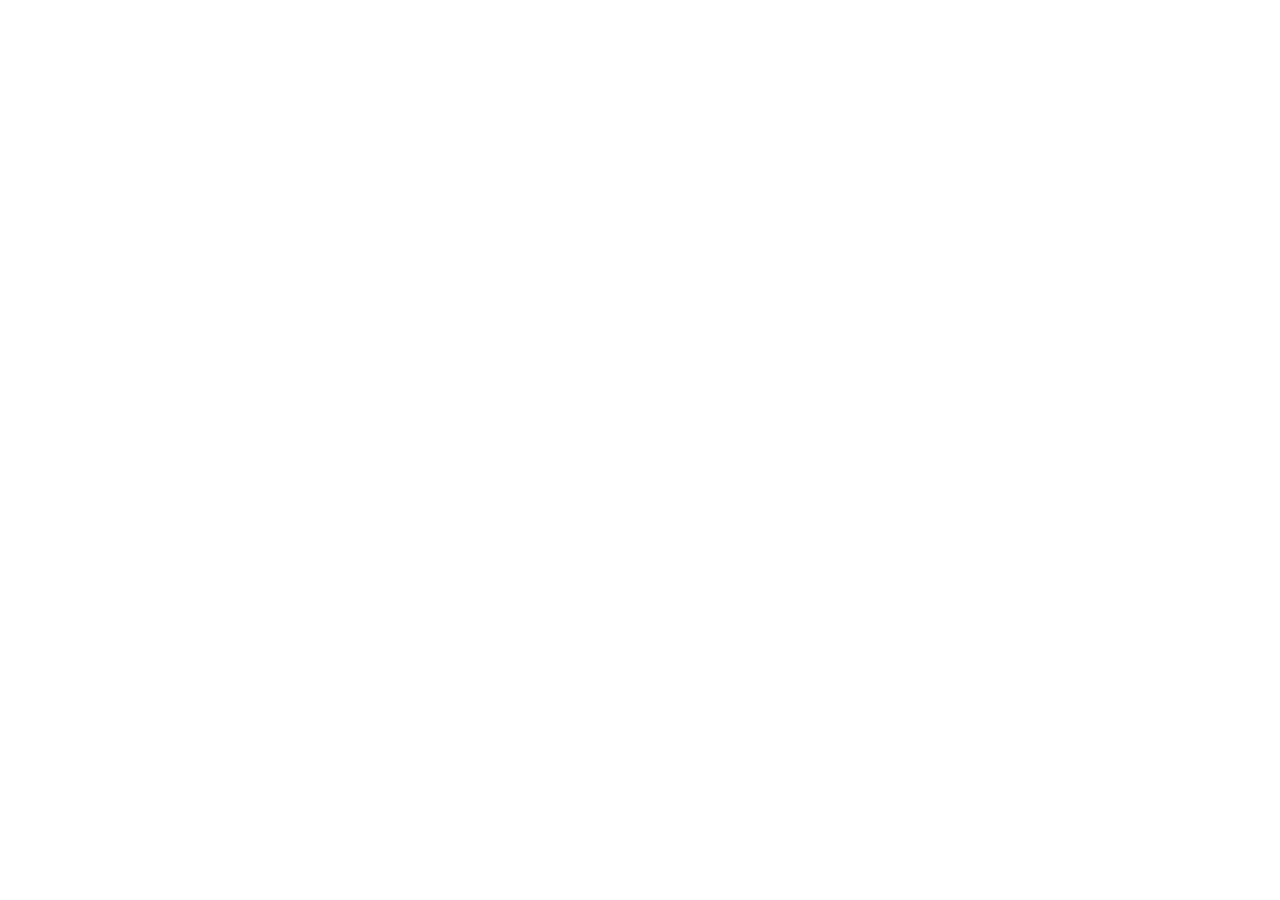
==== commit 5ea518fe: "Update index.html" ====
--- a/index.html
+++ b/index.html
@@ -3,7 +3,7 @@
 <head>
 <meta charset="UTF-8">
 <meta name="viewport" content="width=device-width,initial-scale=1">
-<title>Jawad // Plan</title>
+<title>Project26< - Jawad/title>
 <link rel="stylesheet" href="css/style.css">
 </head>
 <body>
--- a/css/style.css
+++ b/css/style.css
@@ -1,6 +1,6 @@
 @import url('https://fonts.googleapis.com/css2?family=Syne:wght@400;600;700;800&family=Instrument+Sans:wght@300;400;500&display=swap');
 
-:root {
+:root, [data-theme="dark"] {
   --bg: #0c0c0b;
   --surface: #141413;
   --surface2: #1c1c1a;
@@ -14,6 +14,26 @@
   --text: #ece9e0;
   --muted: #6b6960;
   --muted2: #4a4844;
+  --nav-bg: rgba(12,12,11,0.96);
+  --shadow: rgba(0,0,0,0.4);
+}
+
+[data-theme="light"] {
+  --bg: #f7f5f0;
+  --surface: #ffffff;
+  --surface2: #f0ede5;
+  --surface3: #e8e4d8;
+  --border: #ddd8cc;
+  --border2: #c8c2b3;
+  --lime: #6b9e00;
+  --amber: #c89000;
+  --coral: #d63a1e;
+  --blue: #0099cc;
+  --text: #1a1a18;
+  --muted: #6b6960;
+  --muted2: #8a8780;
+  --nav-bg: rgba(247,245,240,0.96);
+  --shadow: rgba(0,0,0,0.08);
 }
 
 * { margin:0; padding:0; box-sizing:border-box; }
@@ -25,6 +45,7 @@
   font-weight: 300;
   min-height: 100vh;
   overflow-x: hidden;
+  transition: background 0.3s, color 0.3s;
 }
 
 /* ── NAV ── */
@@ -32,7 +53,7 @@
   position: fixed;
   top:0; left:0; right:0;
   z-index: 200;
-  background: rgba(12,12,11,0.96);
+  background: var(--nav-bg);
   backdrop-filter: blur(20px);
   border-bottom: 1px solid var(--border);
   height: 56px;
@@ -79,6 +100,31 @@
 
 .nav-links li a:hover { color: var(--text); background: var(--surface2); }
 .nav-links li a.active { color: var(--lime); background: rgba(201,245,62,0.08); }
+[data-theme="light"] .nav-links li a.active { background: rgba(107,158,0,0.1); }
+
+/* ── THEME TOGGLE ── */
+.theme-toggle {
+  margin-left: 8px;
+  background: var(--surface2);
+  border: 1px solid var(--border2);
+  color: var(--text);
+  width: 36px;
+  height: 32px;
+  border-radius: 8px;
+  cursor: pointer;
+  display: flex;
+  align-items: center;
+  justify-content: center;
+  transition: all 0.2s;
+  flex-shrink: 0;
+  font-size: 14px;
+}
+.theme-toggle:hover { background: var(--surface3); border-color: var(--lime); }
+.theme-toggle svg { width: 16px; height: 16px; }
+[data-theme="dark"] .theme-icon-sun { display: block; }
+[data-theme="dark"] .theme-icon-moon { display: none; }
+[data-theme="light"] .theme-icon-sun { display: none; }
+[data-theme="light"] .theme-icon-moon { display: block; }
 
 /* ── PAGE WRAPPER ── */
 .page-wrap {
@@ -103,6 +149,11 @@
     radial-gradient(ellipse 350px 250px at 15% 80%, rgba(62,201,245,0.04) 0%, transparent 70%);
   pointer-events:none;
 }
+[data-theme="light"] .hero::before {
+  background:
+    radial-gradient(ellipse 500px 350px at 85% 20%, rgba(107,158,0,0.06) 0%, transparent 70%),
+    radial-gradient(ellipse 350px 250px at 15% 80%, rgba(0,153,204,0.03) 0%, transparent 70%);
+}
 
 .hero-inner { max-width: 1100px; margin: 0 auto; position: relative; }
 
@@ -145,6 +196,7 @@
   border-radius: 10px;
   overflow: hidden;
   max-width: 740px;
+  background: var(--surface);
 }
 
 .stat-item {
@@ -201,11 +253,13 @@
   line-height: 1.65;
   margin-bottom: 18px;
 }
-.alert-warn { background: rgba(255,92,62,0.07); border: 1px solid rgba(255,92,62,0.2); border-left: 3px solid var(--coral); color: #ffb8a8; }
+.alert-warn { background: rgba(255,92,62,0.07); border: 1px solid rgba(255,92,62,0.2); border-left: 3px solid var(--coral); color: var(--coral); }
 .alert-warn strong { color: var(--coral); }
-.alert-info { background: rgba(201,245,62,0.05); border: 1px solid rgba(201,245,62,0.15); border-left: 3px solid var(--lime); color: rgba(201,245,62,0.8); }
+.alert-info { background: rgba(201,245,62,0.05); border: 1px solid rgba(201,245,62,0.15); border-left: 3px solid var(--lime); color: var(--text); }
 .alert-info strong { color: var(--lime); }
-.alert-blue { background: rgba(62,201,245,0.05); border: 1px solid rgba(62,201,245,0.15); border-left: 3px solid var(--blue); color: rgba(62,201,245,0.8); }
+.alert-blue { background: rgba(62,201,245,0.05); border: 1px solid rgba(62,201,245,0.15); border-left: 3px solid var(--blue); color: var(--text); }
+[data-theme="light"] .alert-warn { background: rgba(214,58,30,0.06); border-color: rgba(214,58,30,0.2); }
+[data-theme="light"] .alert-info { background: rgba(107,158,0,0.06); border-color: rgba(107,158,0,0.2); }
 
 /* ── CARDS ── */
 .card {
@@ -238,7 +292,7 @@
   transition: background 0.15s;
 }
 .ex-row:last-child { border-bottom: none; }
-.ex-row:hover { background: rgba(255,255,255,0.02); }
+.ex-row:hover { background: var(--surface2); }
 .ex-name { font-size: 13.5px; color: var(--text); }
 .ex-note { font-size: 11.5px; color: var(--muted); grid-column: 1; margin-top: -5px; }
 .ex-sets { font-size: 12px; font-weight: 500; color: var(--lime); white-space: nowrap; }
@@ -302,6 +356,8 @@
 }
 .chip-lime { background: rgba(201,245,62,0.08); border-color: rgba(201,245,62,0.2); color: var(--lime); }
 .chip-amber { background: rgba(245,191,62,0.08); border-color: rgba(245,191,62,0.2); color: var(--amber); }
+[data-theme="light"] .chip-lime { background: rgba(107,158,0,0.1); border-color: rgba(107,158,0,0.25); }
+[data-theme="light"] .chip-amber { background: rgba(200,144,0,0.1); border-color: rgba(200,144,0,0.25); }
 
 /* ── GRID HELPERS ── */
 .grid-2 { display: grid; grid-template-columns: repeat(auto-fit, minmax(280px, 1fr)); gap: 12px; }
@@ -345,6 +401,7 @@
   .page-hero { padding: 32px 16px 24px; }
   nav { padding: 0 16px; }
   footer { padding: 16px 20px; }
+  .theme-toggle { width: 32px; height: 30px; }
 }
 
 /* ── ANIMATIONS ── */
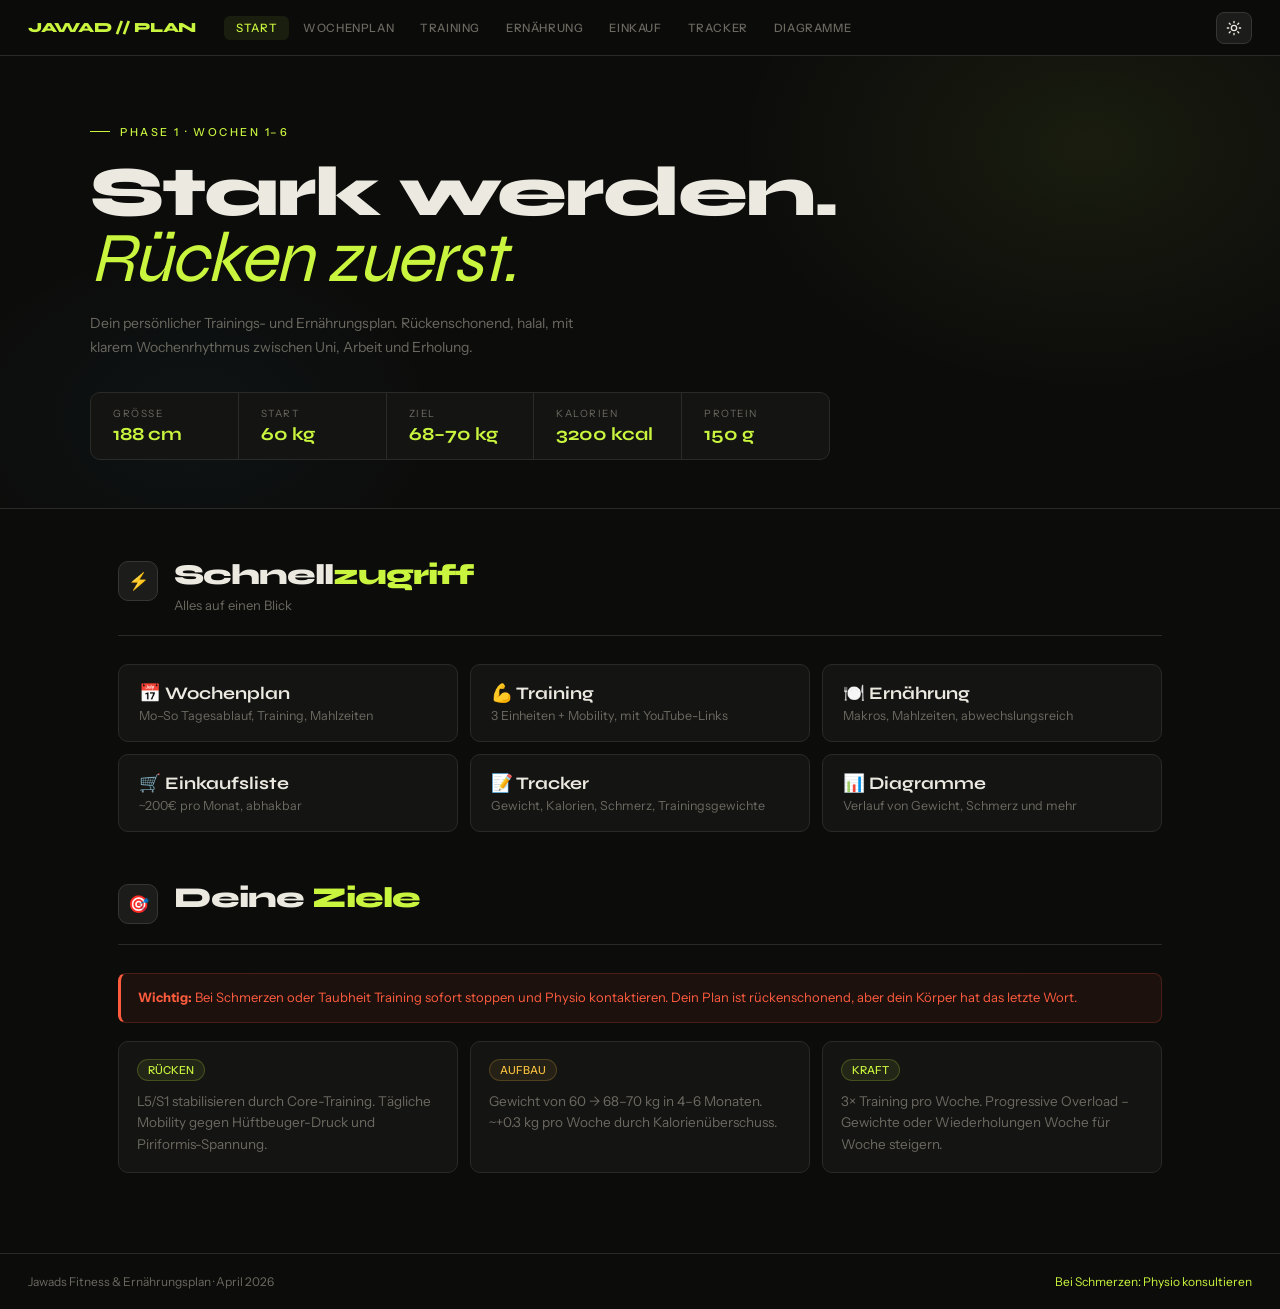
==== commit 8b733357: "Update index.html" ====
--- a/index.html
+++ b/index.html
@@ -3,7 +3,7 @@
 <head>
 <meta charset="UTF-8">
 <meta name="viewport" content="width=device-width,initial-scale=1">
-<title>Project26< - Jawad/title>
+<title>Project26< - Jawad</title>
 <link rel="stylesheet" href="css/style.css">
 </head>
 <body>
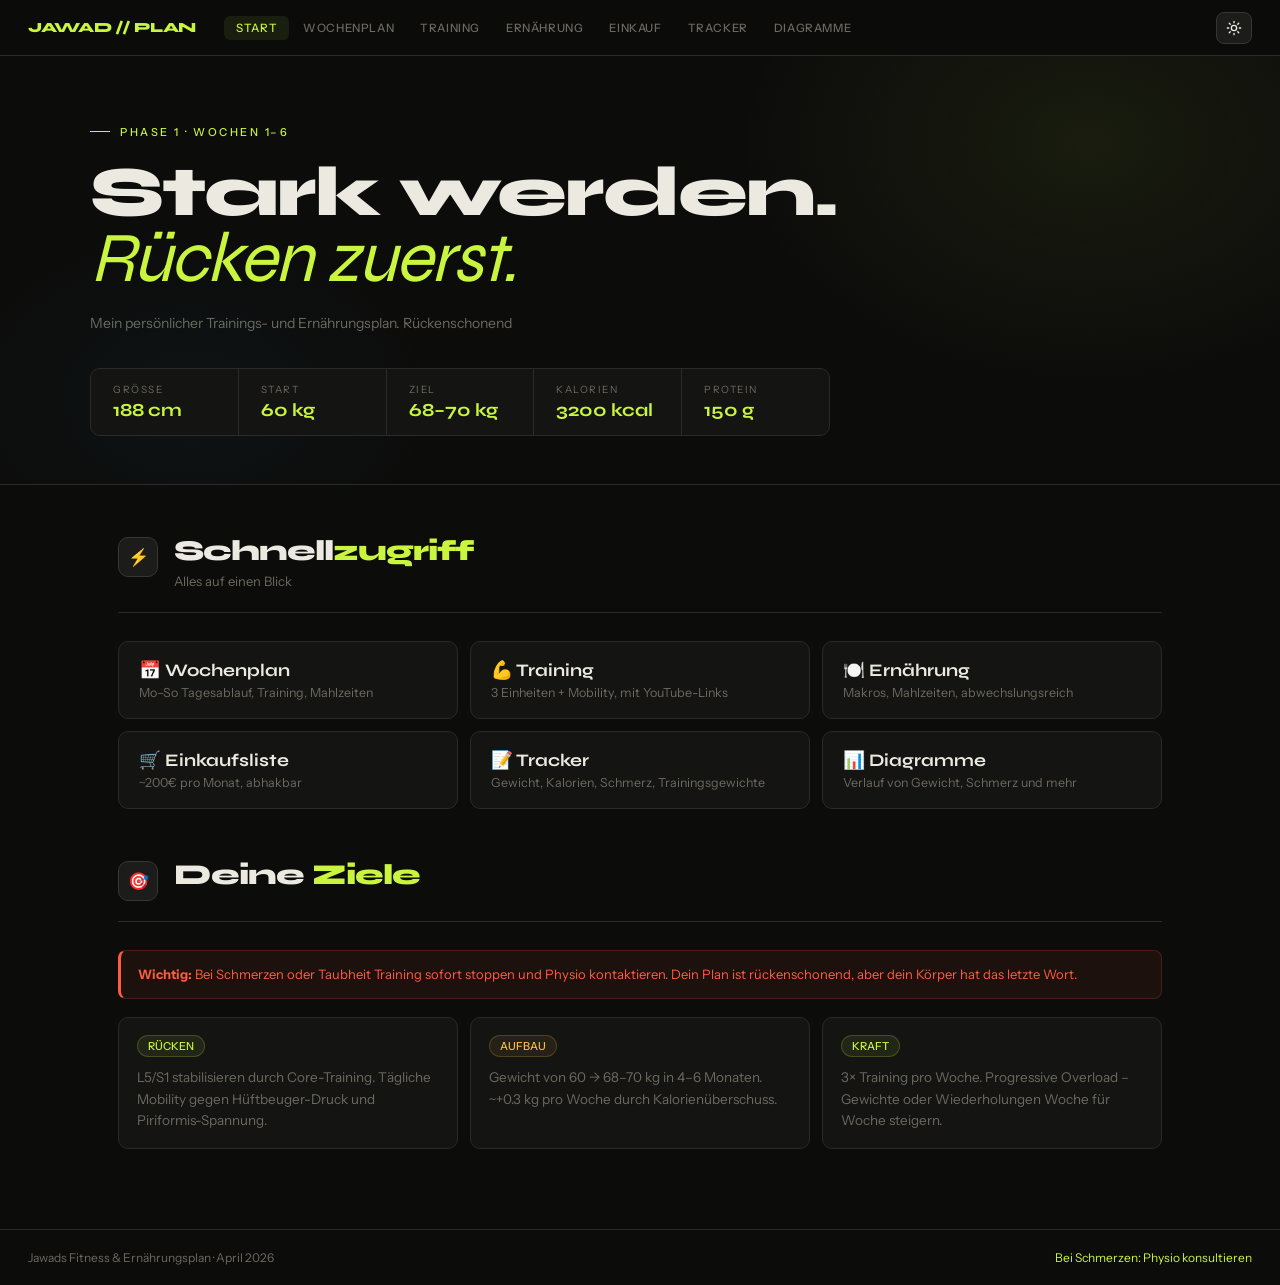
==== commit 9e3f9a50: "Update index.html" ====
--- a/index.html
+++ b/index.html
@@ -3,7 +3,7 @@
 <head>
 <meta charset="UTF-8">
 <meta name="viewport" content="width=device-width,initial-scale=1">
-<title>Project26< - Jawad</title>
+<title>Project26 - Jawad</title>
 <link rel="stylesheet" href="css/style.css">
 </head>
 <body>
@@ -13,7 +13,7 @@
   <div class="hero-inner">
     <span class="hero-tag">Phase 1 · Wochen 1–6</span>
     <h1>Stark werden.<br><em>Rücken zuerst.</em></h1>
-    <p class="hero-desc">Dein persönlicher Trainings- und Ernährungsplan. Rückenschonend, halal, mit klarem Wochenrhythmus zwischen Uni, Arbeit und Erholung.</p>
+    <p class="hero-desc">Mein persönlicher Trainings- und Ernährungsplan. Rückenschonend</p>
     <div class="stats-bar">
       <div class="stat-item"><span class="stat-lbl">Größe</span><span class="stat-val">188 cm</span></div>
       <div class="stat-item"><span class="stat-lbl">Start</span><span class="stat-val">60 kg</span></div>
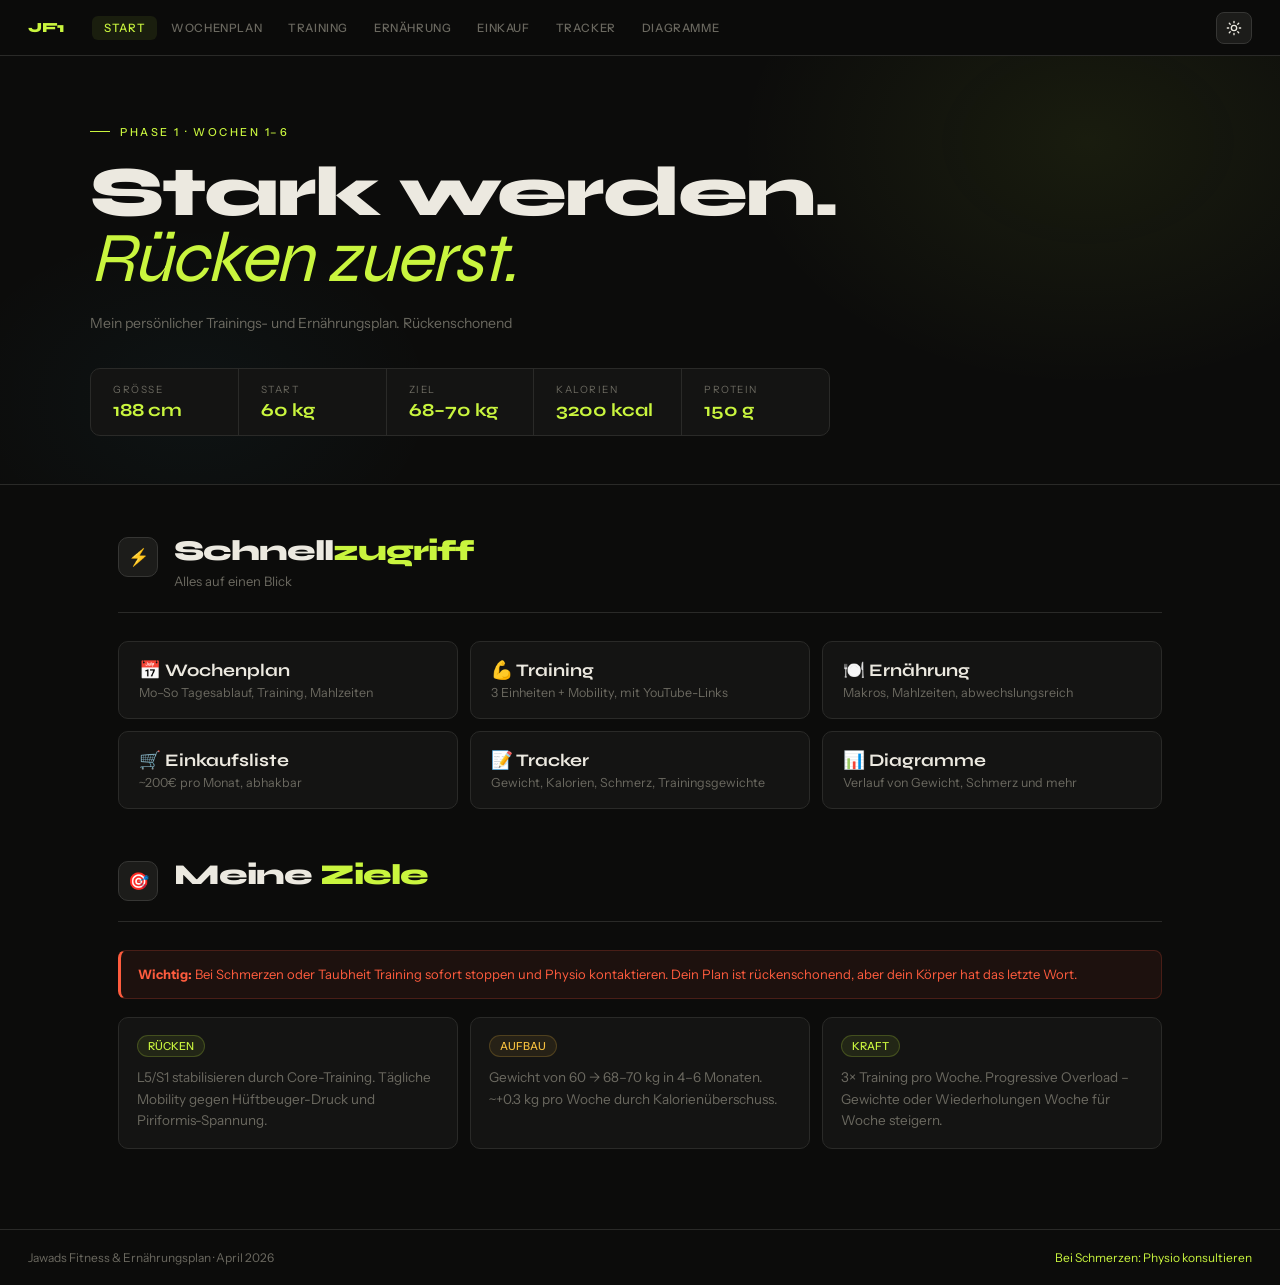
==== commit df323830: "Update index.html" ====
--- a/index.html
+++ b/index.html
@@ -66,7 +66,7 @@
   <div class="section-head">
     <div class="section-icon">🎯</div>
     <div>
-      <div class="section-title">Deine <span>Ziele</span></div>
+      <div class="section-title">Meine <span>Ziele</span></div>
     </div>
   </div>
   <div class="alert alert-warn"><strong>Wichtig:</strong> Bei Schmerzen oder Taubheit Training sofort stoppen und Physio kontaktieren. Dein Plan ist rückenschonend, aber dein Körper hat das letzte Wort.</div>
